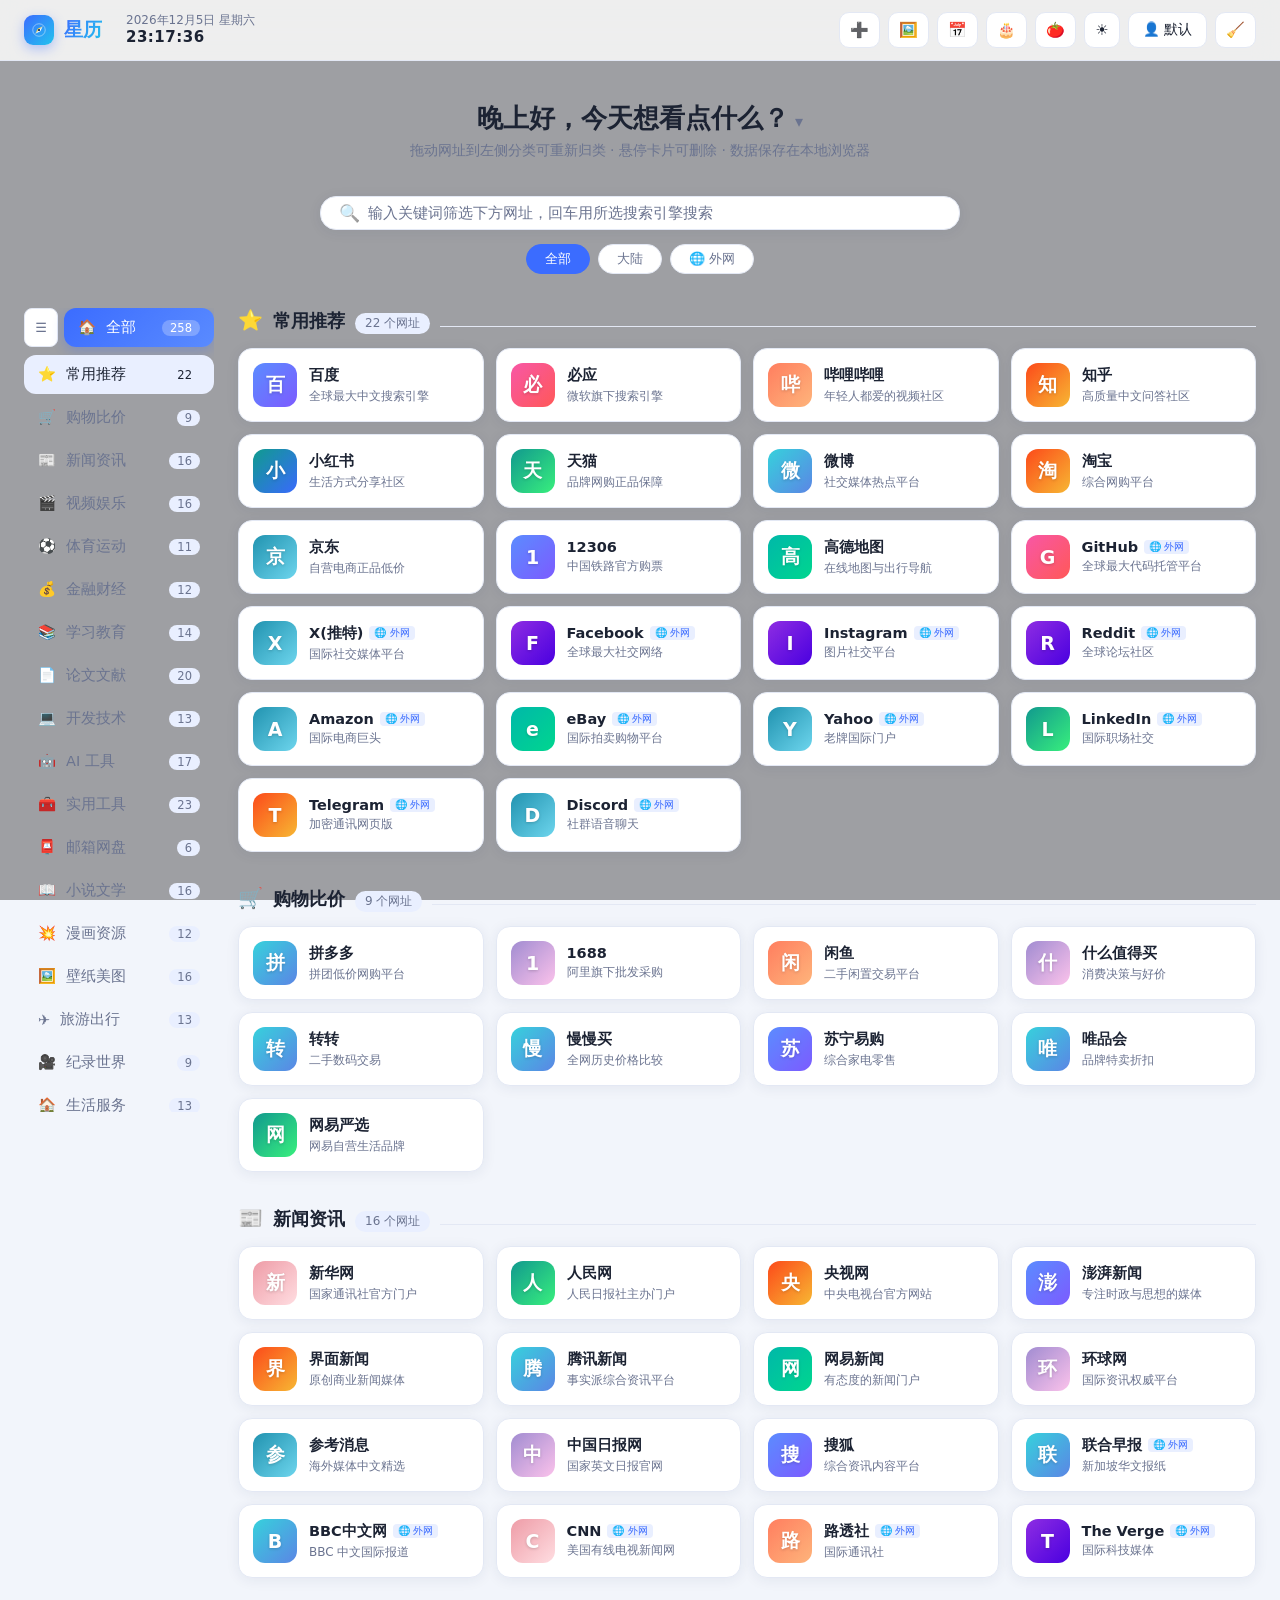
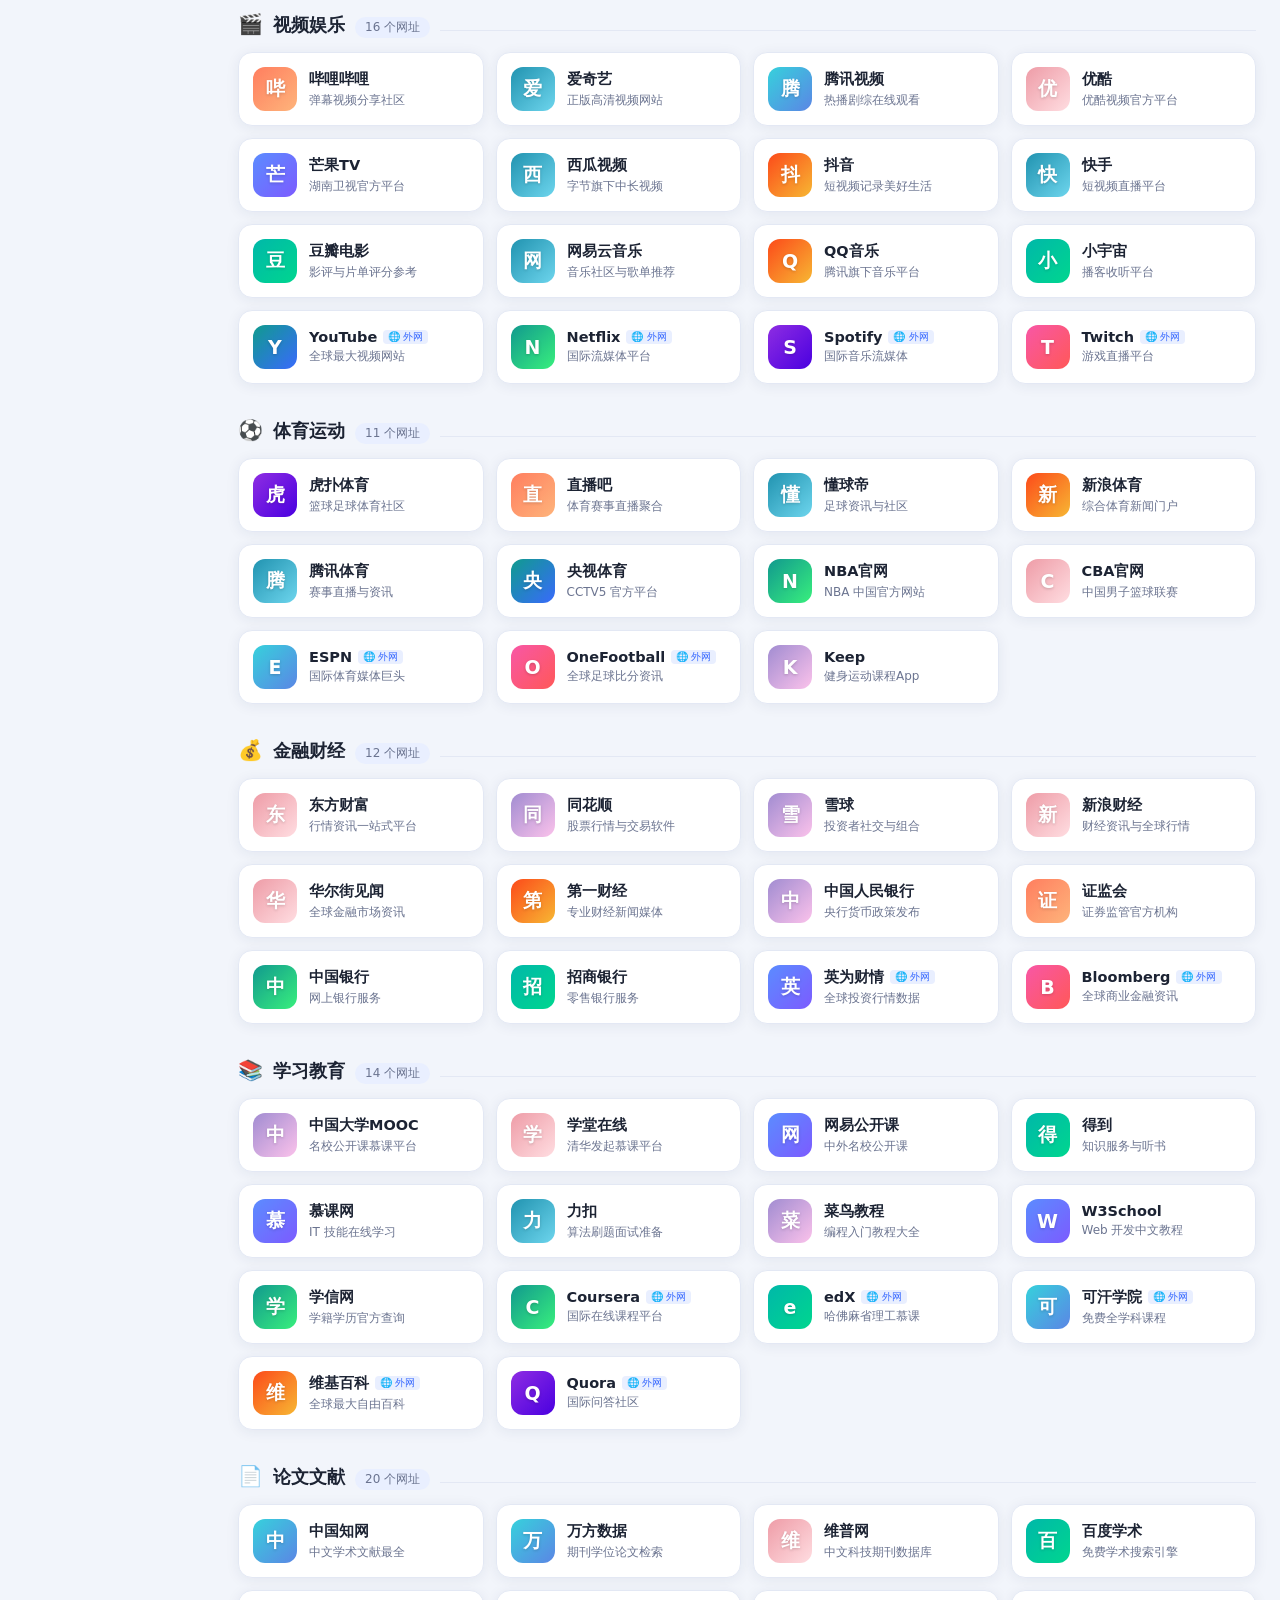
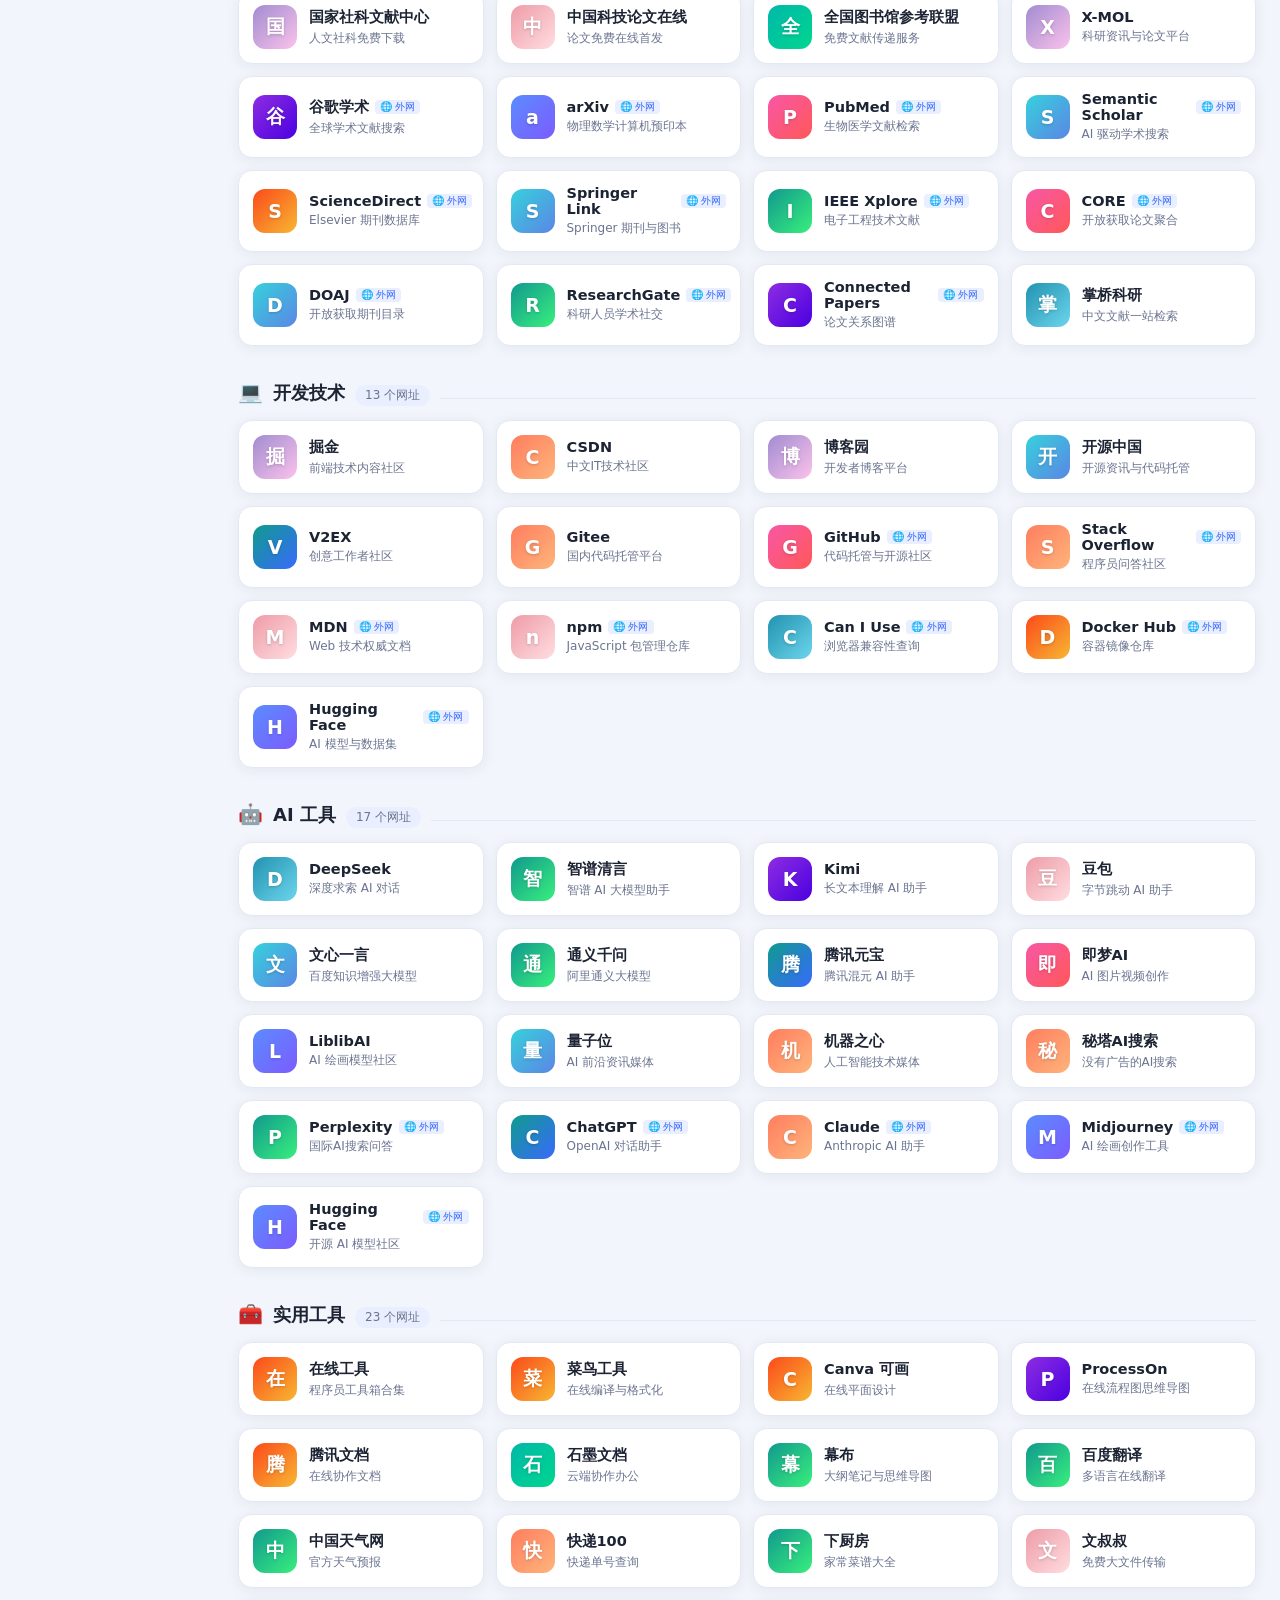
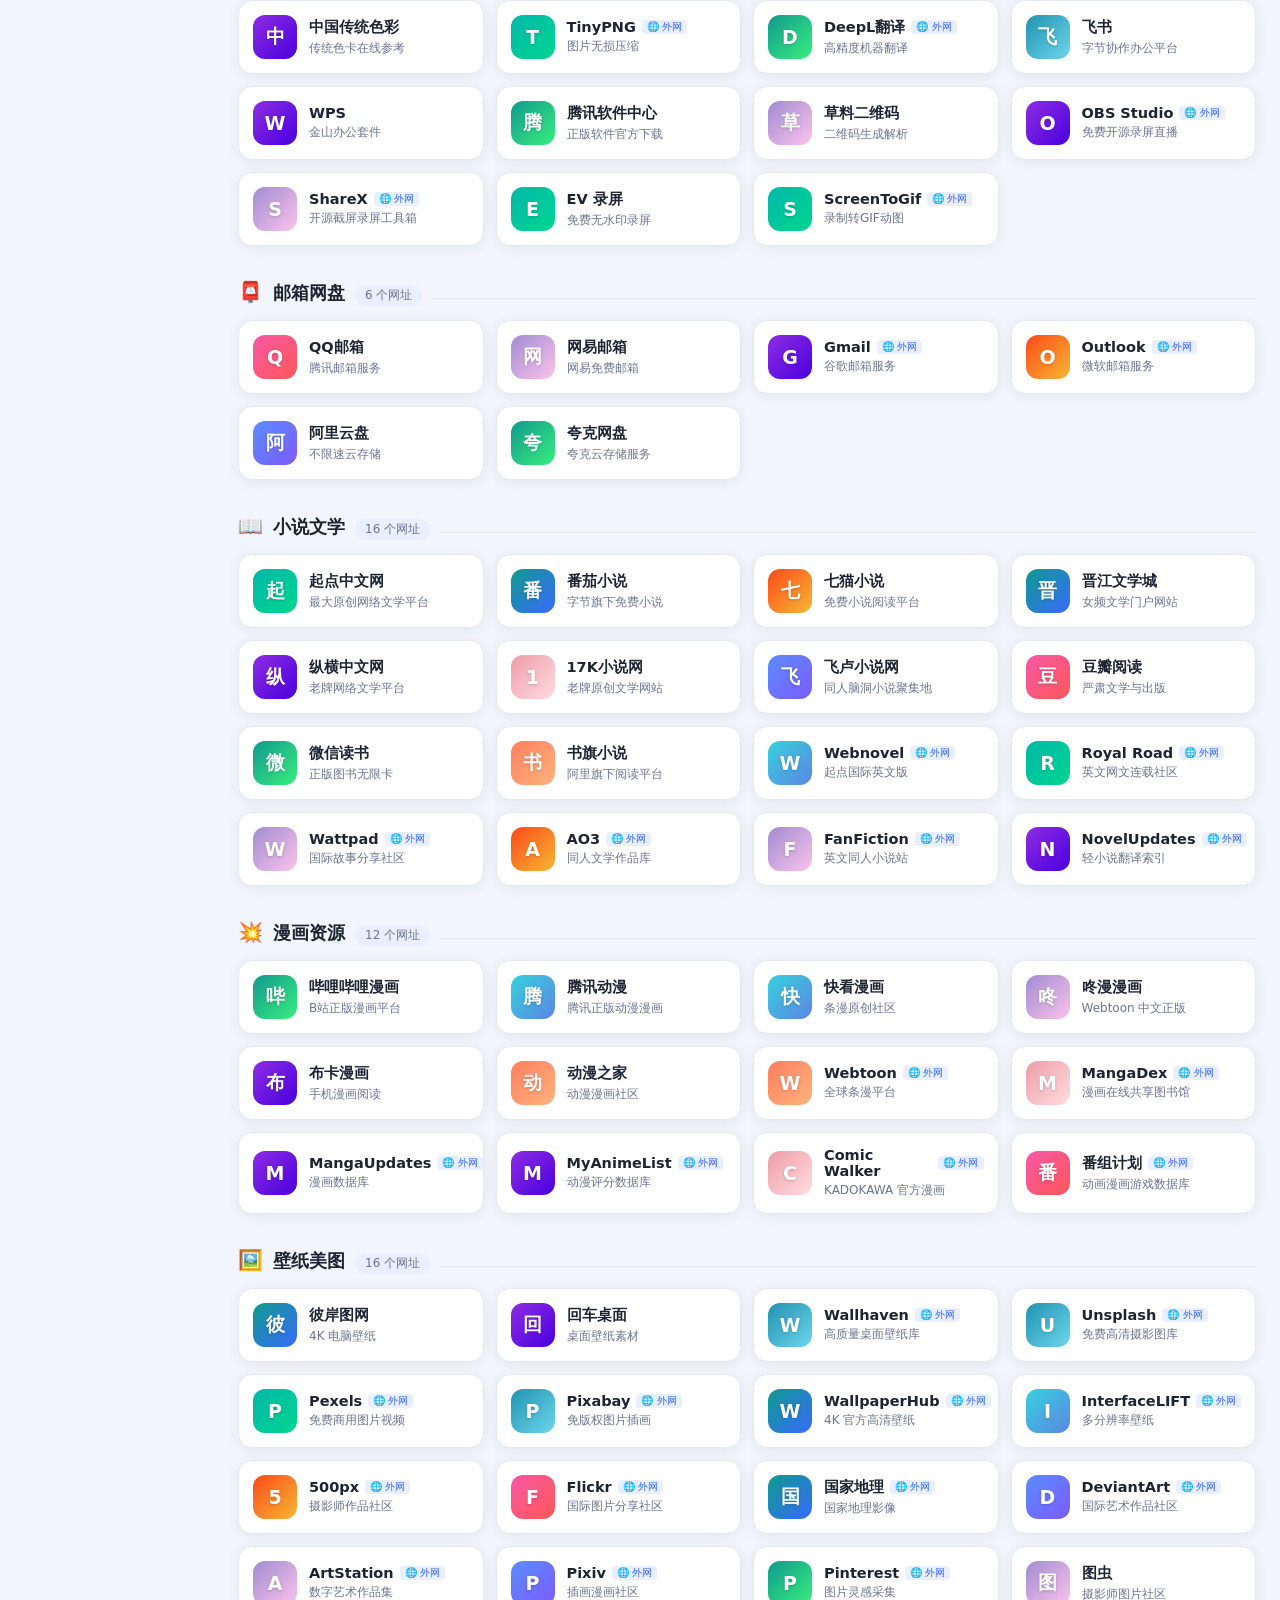
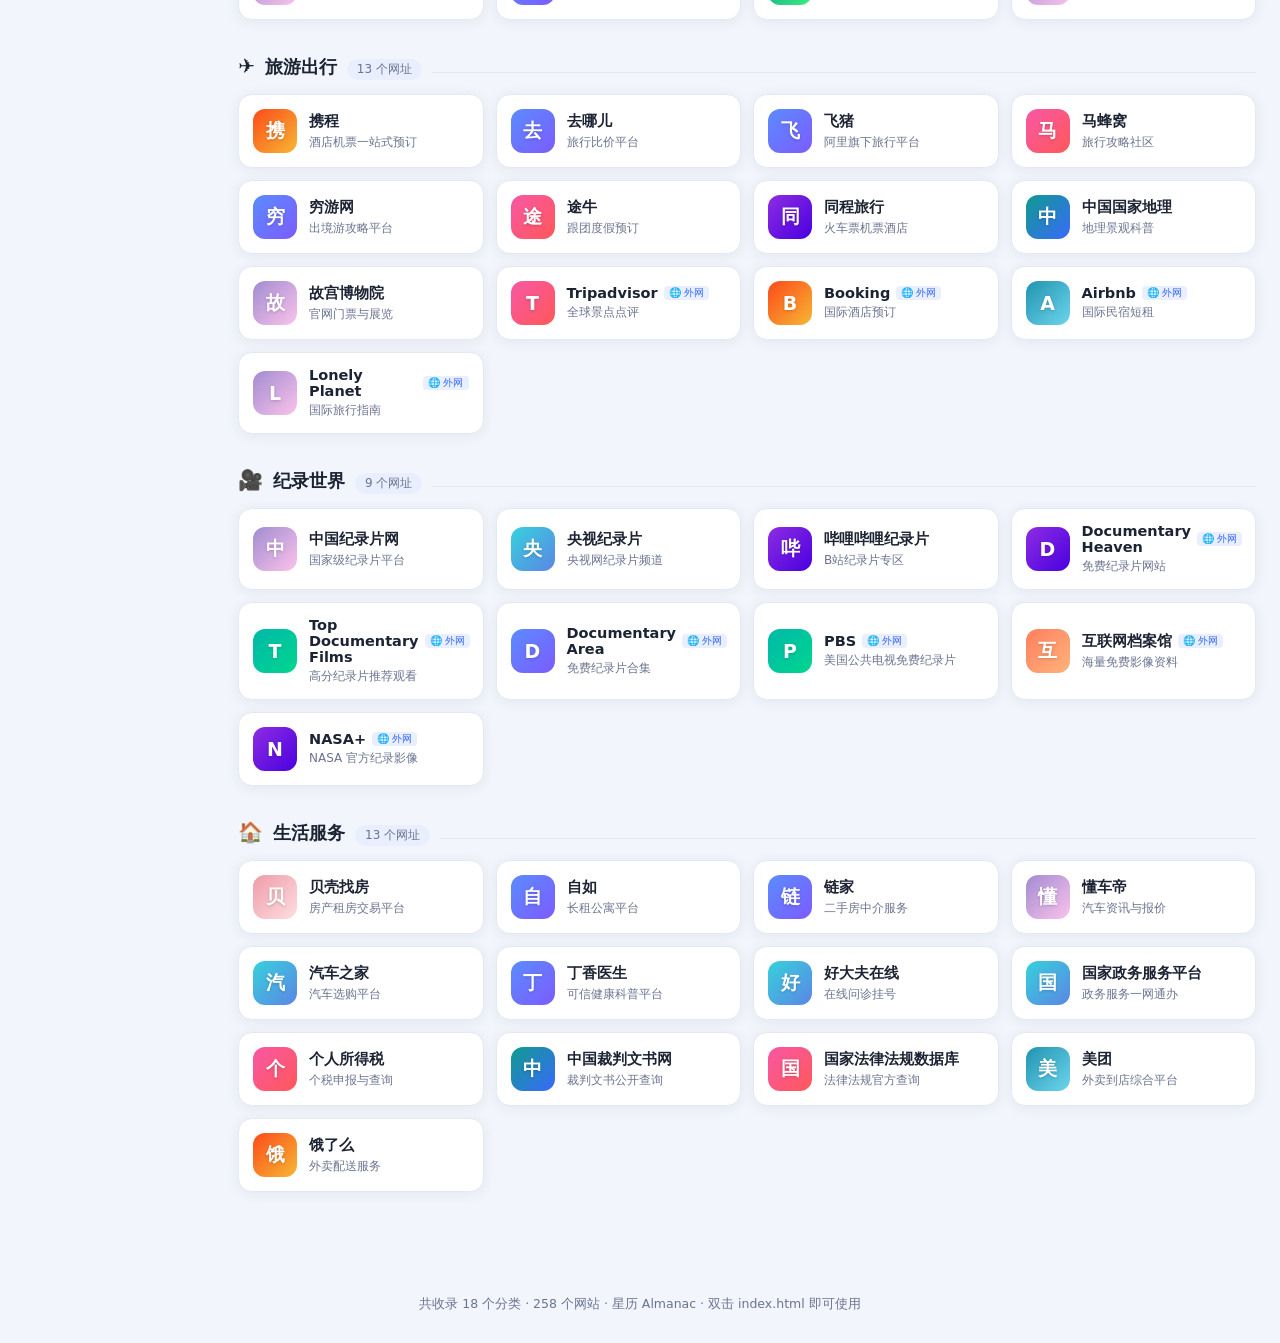
==== index.html @ 1d515e81 "初始提交" ====
<!DOCTYPE html>
<html lang="zh-CN">
<head>
  <meta charset="UTF-8">
  <meta name="viewport" content="width=device-width, initial-scale=1.0">
  <meta name="description" content="星历 Almanac · 个人一站页：分类网址导航、万年历生日、纪念日正计时、番茄钟种树，新闻视频金融学习开发 AI 一站直达">
  <title>星历 · 我的一站</title>
  <link rel="icon" href="data:image/svg+xml,%3Csvg xmlns='http://www.w3.org/2000/svg' viewBox='0 0 64 64'%3E%3Cdefs%3E%3ClinearGradient id='g' x1='0' y1='0' x2='1' y2='1'%3E%3Cstop offset='0' stop-color='%234f7cff'/%3E%3Cstop offset='1' stop-color='%2322c3ee'/%3E%3C/linearGradient%3E%3C/defs%3E%3Crect x='2' y='2' width='60' height='60' rx='15' fill='url(%23g)'/%3E%3Ccircle cx='32' cy='32' r='20' fill='rgba(255,255,255,0.12)'/%3E%3Ccircle cx='32' cy='32' r='20' fill='none' stroke='%23fff' stroke-opacity='0.55' stroke-width='2'/%3E%3Cpath d='M44,20L27.8,27.8L20,44Z' fill='%23ffd54d'/%3E%3Cpath d='M44,20L36.2,36.2L20,44Z' fill='%23fff'/%3E%3Ccircle cx='32' cy='32' r='3.4' fill='%23173060'/%3E%3C/svg%3E">
  <link rel="stylesheet" href="css/style.css?v=73">
</head>
<body>
  <div id="wallpaperLayer" class="wallpaper-layer" aria-hidden="true"></div>

  <!-- ======== 顶栏 ======== -->
  <header class="header">
    <div class="logo">
      <span class="logo-dot" aria-hidden="true"><svg viewBox="0 0 64 64" width="20" height="20"><circle cx="32" cy="32" r="20" fill="none" stroke="#fff" stroke-opacity=".55" stroke-width="2.5"/><path d="M44,20L27.8,27.8L20,44Z" fill="#ffd54d"/><path d="M44,20L36.2,36.2L20,44Z" fill="#fff"/><circle cx="32" cy="32" r="3.6" fill="#173060"/></svg></span>
      <b>星历</b>
    </div>
    <div class="clock">
      <div class="date" id="clockDate">--</div>
      <div class="time" id="clockTime">--:--:--</div>
    </div>
    <div class="header-actions" id="headerActions">
      <button class="btn icon add-site-btn" id="addBtn" title="添加常用网址">➕</button>
      <button class="btn icon" id="wpBtn" title="壁纸设置（动态 / 静态）">🖼️</button>
      <button class="btn icon" id="calendarBtn" title="万年历（农历 · 节气 · 节日）">📅</button>
      <button class="btn icon" id="timerBtn" title="纪念日（正计时 · 在一起第 N 天）">🎂</button>
      <button class="btn icon" id="tomatoBtn" title="番茄钟（专注计时 · 四象限待办 · 种树森林）">🍅</button>
      <button class="btn icon" id="themeBtn" title="切换亮色 / 暗色主题">🌙</button>
      <button class="btn" id="accountBtn" title="本机账号：不同身份各自一份独立数据">👤 默认</button>
      <button class="btn icon" id="cleanBtn" title="清除没有网址的空分组">🧹</button>
    </div>
  </header>

  <!-- ======== 搜索区（点击问候语可隐藏/恢复下方内容） ======== -->
  <section class="hero">
    <h1 id="heroTitle" title="点击隐藏下方内容，再点一下恢复"><span id="greet">你好</span>，今天想看点什么？<span class="zen-arrow" aria-hidden="true">▾</span></h1>
    <div class="hero-body">
      <div class="hero-body-inner">
        <p>拖动网址到左侧分类可重新归类 · 悬停卡片可删除 · 数据保存在本地浏览器</p>
        <div class="search-box">
          <div class="engines" id="engines"></div>
          <div class="search-bar">
            <span class="icon">🔍</span>
            <input id="searchInput" type="text" autocomplete="off"
                   placeholder="输入关键词筛选下方网址，回车用所选搜索引擎搜索">
          </div>
          <div class="region-filter" id="regionFilter">
            <button data-r="all" class="active" type="button">全部</button>
            <button data-r="cn" type="button">大陆</button>
            <button data-r="global" type="button">🌐 外网</button>
          </div>
        </div>
      </div>
    </div>
    <p class="zen-tip">已隐藏全部内容 · 再点一下问候语即可恢复</p>
  </section>

  <!-- ======== 主体：左侧分类 + 右侧卡片 ======== -->
  <div class="layout">
    <aside class="sidebar" id="sidebar"></aside>
    <main id="main"></main>
  </div>

  <button id="backTop" title="回到顶部">↑</button>

  <footer class="footer">
    <span id="footStats"></span> · 星历 Almanac · 双击 index.html 即可使用
  </footer>

  <!-- ======== 添加网址弹窗 ======== -->
  <div class="modal-mask" id="modalMask" hidden>
    <div class="modal">
      <h3>＋ 添加常用网址</h3>
      <label>名称 *
        <input id="fName" type="text" maxlength="30" placeholder="例如：少数派">
      </label>
      <label>网址 *
        <input id="fUrl" type="text" placeholder="https://…（可不带 https://）">
      </label>
      <label>分类
        <select id="fCat"></select>
      </label>
      <label>地区
        <select id="fRegion">
          <option value="">大陆</option>
          <option value="global">🌐 外网</option>
        </select>
      </label>
      <label>简介
        <input id="fDesc" type="text" maxlength="40" placeholder="一句话描述（可选）">
      </label>
      <div class="modal-actions">
        <div class="left">
          <button class="link-btn" id="restoreBtn" type="button">恢复已删除</button>
          <button class="link-btn" id="exportBtn2" type="button">导出备份</button>
          <button class="link-btn" id="importBtn2" type="button">导入备份</button>
        </div>
        <div class="right">
          <button class="btn" id="fCancel">取消</button>
          <button class="btn primary" id="fSave">保存</button>
        </div>
      </div>
    </div>
  </div>
  <!-- ======== 万年历弹窗 ======== -->
  <div class="modal-mask" id="calMask" hidden>
    <div class="modal cal-modal">
      <div class="cal-head">
        <button class="cal-nav" id="calPrev" title="上一月">‹</button>
        <div class="cal-title">
          <b id="calYM">--</b>
          <span id="calGz">--</span>
        </div>
        <button class="cal-nav" id="calNext" title="下一月">›</button>
      </div>
      <div class="cal-week">
        <span class="we">日</span><span>一</span><span>二</span><span>三</span><span>四</span><span>五</span><span class="we">六</span>
      </div>
      <div class="cal-grid" id="calGrid"></div>
      <div class="cal-detail" id="calDetail"></div>

      <!-- ======== 生日与记录 ======== -->
      <div class="rec-toolbar">
        <button class="btn" id="recToggle">🎂 生日与记录</button>
        <button class="btn icon" id="recAddToggle" title="添加生日 / 记录">➕</button>
        <button class="btn icon" id="recImportBtn" title="导入生日管家（Excel / CSV）">📥</button>
        <button class="btn icon" id="recExportBtn" title="导出生日与记录（JSON 备份）">📤</button>
        <button class="btn icon" id="packBtn" title="按天勾选导出/导入：图片附件 · 日记 · 心情">📦</button>
        <input type="file" id="recImportFile" accept=".csv,.txt,.xlsx,.xls" hidden>
      </div>
      <div id="recPanel" hidden>
        <div id="recForm" class="rec-form" hidden>
          <div class="rec-form-row">
            <input id="recName" type="text" maxlength="20" placeholder="名称，如：张三 / 结婚纪念日">
          </div>
          <div class="rec-form-row three">
            <select id="recKind" title="类别">
              <option value="birthday">🎂 生日</option>
              <option value="anniversary">💝 纪念日</option>
              <option value="note">📌 提醒</option>
            </select>
            <select id="recMode" title="日期方式">
              <option value="solar">公历 · 每年</option>
              <option value="lunar">农历 · 每年</option>
              <option value="once">仅某一天</option>
            </select>
          </div>
          <div class="rec-form-row three" id="recSolarWrap">
            <select id="recSM" title="公历月份"></select>
            <select id="recSD" title="公历日期"></select>
          </div>
          <div class="rec-form-row three" id="recLunarWrap" hidden>
            <select id="recLM"></select>
            <select id="recLD"></select>
          </div>
          <div class="rec-form-row" id="recOnceWrap" hidden>
            <input id="recOnceDate" type="date">
          </div>
          <div class="rec-form-row" id="recYearWrap">
            <input id="recYear" type="number" min="1900" max="2100" placeholder="出生年份（选填，用于显示年龄）">
          </div>
          <div class="rec-form-row">
            <input id="recNote" type="text" maxlength="30" placeholder="备注（可选）">
          </div>
          <div class="rec-form-row">
            <button class="btn primary" id="recSave">保存记录</button>
          </div>
        </div>
        <div id="recList" class="rec-list"></div>
      </div>

      <div class="modal-actions">
        <div class="left">
          <button class="link-btn" id="calToday" type="button">回到今天</button>
          <span class="cal-tip">左右方向键翻月 · Esc 关闭</span>
        </div>
        <div class="right">
          <button class="btn" id="calClose">关闭</button>
        </div>
      </div>
    </div>
  </div>

  <!-- ======== 纪念日（正计时）弹窗 ======== -->
  <div class="modal-mask" id="timerMask" hidden>
    <div class="modal timer-modal">
      <h3>🎂 纪念日</h3>
      <p class="timer-tip">记下重要的日子，实时累计「第 N 天」，秒级跳动 · 可按分组筛选 · 右下角可拖拽调大小</p>
      <div class="rec-toolbar">
        <button class="btn" id="timerAddToggle">＋ 添加纪念日</button>
        <button class="btn" id="timerCompactBtn" title="切换 大图 / 小图 卡片模式">🔲 小图模式</button>
        <button class="btn" id="timerOrderBtn" title="切换 升序（早→晚）/ 降序（晚→早）排列">⇅ 时间正序</button>
        <button class="btn" id="timerRemindBtn" title="当天纪念日/节日到点时弹通知提醒（电脑端，页面打开时生效）">🔕 提醒关</button>
        <button class="btn" id="timerExportBtn" title="导出纪念日为 JSON 备份">导出</button>
        <button class="btn" id="timerImportBtn" title="导入 JSON 备份">导入</button>
        <input type="file" id="timerImportFile" accept=".json,application/json" hidden>
      </div>
      <div id="timerForm" class="rec-form" hidden>
        <div class="rec-form-row" id="timerEmojiRow"></div>
        <div class="rec-form-row">
          <input id="timerCat" list="timerCatList" maxlength="10" title="分组（可自定义）" placeholder="分组，如：恋爱">
          <datalist id="timerCatList"></datalist>
          <input id="timerName" type="text" maxlength="20" placeholder="名称，如：在一起 / 第一次旅行">
        </div>
        <div class="rec-form-row">
          <select id="timerCalType" title="历法（生日可按阴历录入，自动换算）">
            <option value="solar">阳历</option>
            <option value="lunar">阴历</option>
          </select>
          <input id="timerDate" type="date" title="开始日期（阳历）">
          <input id="timerTime" type="time" title="开始时刻（可选）">
        </div>
        <div class="rec-form-row" id="timerLunarWrap" hidden>
          <input id="timerLY" type="number" min="1900" max="2100" placeholder="农历年份，如 1998" title="农历年份">
          <select id="timerLM" title="农历月"></select>
          <select id="timerLD" title="农历日"></select>
        </div>
        <div class="rec-form-row">
          <input id="timerNote" type="text" maxlength="30" placeholder="备注（可选）">
        </div>
        <div class="rec-form-row">
          <button class="btn primary" id="timerSave">保存纪念日</button>
        </div>
      </div>
      <div id="timerCats" class="timer-cats"></div>
      <div id="timerList" class="timer-list"></div>
      <div class="modal-actions">
        <div class="left">
          <label class="timer-style">显示方式
            <select id="timerStyle">
              <option value="inclusive">第 N 天（含当天）</option>
              <option value="elapsed">已过 N 天</option>
            </select>
          </label>
        </div>
        <div class="right">
          <button class="btn" id="timerClose">关闭</button>
        </div>
      </div>
    </div>
  </div>

  <!-- ======== 番茄钟（内嵌 tomato/ 子应用）弹窗 ======== -->
  <div class="modal-mask" id="tomatoMask" hidden>
    <div class="modal tomato-modal">
      <div class="tomato-head">
        <b>🍅 番茄钟</b>
        <span class="tomato-tip">专注计时 · 四象限待办 · 专注种树 · 待办集打卡</span>
        <button class="btn" id="tomatoClose">关闭</button>
      </div>
      <iframe id="tomatoFrame" title="番茄钟" src="about:blank"></iframe>
    </div>
  </div>

  <input type="file" id="importFile" accept=".json,application/json" hidden>

  <!-- ======== 本机账号弹窗 ======== -->
  <div class="modal-mask" id="accountMask" hidden>
    <div class="modal" style="max-width:380px">
      <h3>👤 本机账号</h3>
      <p class="account-tip">当前身份：<b id="accCur">默认</b> · 不同身份各自拥有一份独立数据（纪念日、生日、心情、图片、网址自定义）；主题与壁纸为本机共用。</p>
      <p class="account-tip" id="accList"></p>
      <div id="accManage" class="account-manage"></div>
      <label>用户名
        <input id="accUser" maxlength="20" placeholder="已有账号，或输入新用户名创建">
      </label>
      <label>密码
        <input id="accPass" type="password" placeholder="新账号请设置密码；已有账号输入原密码">
      </label>
      <p class="account-tip">留空用户名点「进入」= 返回默认身份 · 密码仅用于本机数据分区（非加密）</p>
      <div class="modal-actions">
        <div class="left"><button class="link-btn" id="accLogout" hidden>退出到默认身份</button></div>
        <div class="right"><button class="btn" id="accCancel">取消</button><button class="btn primary" id="accLogin">进 入</button></div>
      </div>
    </div>
  </div>

  <!-- ======== 壁纸设置弹窗 ======== -->
  <div class="modal-mask" id="wpMask" hidden>
    <div class="modal wp-modal">
      <h3>🖼️ 壁纸设置</h3>
      <div class="rec-form">
        <div class="rec-form-row">
          <select id="wpSource" title="壁纸来源">
            <option value="none">无（默认背景）</option>
            <option value="grad">动态渐变壁纸</option>
            <option value="imgfile">图片文件（本机）</option>
            <option value="vidfile">视频文件（本机）</option>
            <option value="imgurl">图片 URL</option>
            <option value="vidurl">视频 URL</option>
          </select>
        </div>
        <div class="rec-form-row" id="wpFileRow" hidden>
          <button class="btn" id="wpPickImg" type="button">选择图片</button>
          <button class="btn" id="wpPickVid" type="button">选择视频</button>
          <span class="wp-filename" id="wpFileName"></span>
          <input type="file" id="wpImgFile" accept="image/*" hidden>
          <input type="file" id="wpVidFile" accept="video/mp4,video/webm" hidden>
        </div>
        <div class="rec-form-row" id="wpURLRow" hidden>
          <input id="wpURL" type="text" placeholder="https://…（图片或视频地址）">
        </div>
        <div class="rec-form-row wp-grad-row" id="wpGradRow" hidden>
          <span class="wp-dim-label">渐变色</span>
          <button type="button" class="wp-swatch" data-g="1" title="星夜蓝（默认）"></button>
          <button type="button" class="wp-swatch g2" data-g="2" title="青碧"></button>
          <button type="button" class="wp-swatch g3" data-g="3" title="紫霞"></button>
          <button type="button" class="wp-swatch g4" data-g="4" title="落日橙霞"></button>
          <button type="button" class="wp-swatch g5" data-g="5" title="樱花粉"></button>
          <button type="button" class="wp-swatch g6" data-g="6" title="青森"></button>
          <button type="button" class="wp-swatch g7" data-g="7" title="深紫"></button>
          <button type="button" class="wp-swatch g8" data-g="8" title="暖阳"></button>
          <button type="button" class="wp-swatch g9" data-g="9" title="碧海"></button>
          <button type="button" class="wp-swatch g10" data-g="10" title="玫瑰"></button>
          <button type="button" class="wp-swatch g11" data-g="11" title="极光"></button>
          <button type="button" class="wp-swatch g12" data-g="12" title="薰衣草"></button>
          <span class="wp-cs" title="自定义三个渐变色（改动即切换为自定义）">
            <input type="color" id="wpC1" title="颜色一">
            <input type="color" id="wpC2" title="颜色二">
            <input type="color" id="wpC3" title="颜色三">
          </span>
        </div>
        <div class="rec-form-row wp-dim-row">
          <span class="wp-dim-label">遮罩浓度</span>
          <input id="wpDim" type="range" min="0" max="80" value="35">
          <span class="wp-dim-val" id="wpDimVal">35%</span>
        </div>
        <div class="rec-form-row">
          <button class="btn primary" id="wpApply" type="button">应用壁纸</button>
          <button class="btn" id="wpClear" type="button">清除壁纸</button>
          <span class="wp-apply-ok" id="wpApplyOk"></span>
        </div>
      </div>
      <div class="modal-actions">
        <div class="right">
          <button class="btn" id="wpClose">关闭</button>
        </div>
      </div>
    </div>
  </div>

  <script src="js/account.js?v=73"></script>
  <script src="js/data-sync.js?v=73"></script>
  <script src="js/data-itab.js?v=73"></script>
  <script src="js/data-bookmarks.js?v=73"></script>
  <script src="js/data.js?v=73"></script>
  <script src="js/app.js?v=73"></script>
  <script src="js/solarlunar.js?v=73"></script>
  <script src="js/records.js?v=73"></script>
  <script src="js/records-ui.js?v=73"></script>
  <script src="js/timers.js?v=73"></script>
  <script src="js/tomato.js?v=73"></script>
  <script src="js/version-check.js?v=73"></script>
  <script src="js/wallpaper.js?v=73"></script>
  <script src="js/header-order.js?v=73"></script>
  <script src="js/diary.js?v=73"></script>
  <script src="js/calendar.js?v=73"></script>
</body>
</html>
---- css/style.css ----
/* ============================================================
 * 星历 Almanac · 样式
 * ============================================================ */
:root {
  --bg: #f2f5fb;
  --card: #ffffff;
  --text: #1c2333;
  --muted: #6b7490;
  --border: #e3e8f4;
  --accent: #3b6cff;
  --accent-2: #22c3ee;
  --chip: #e9efff;
  --chip-active: #3b6cff;
  --danger: #e5484d;
  --shadow: 0 2px 14px rgba(30, 45, 90, .07);
  --shadow-hover: 0 10px 26px rgba(30, 45, 90, .13);
}
[data-theme="dark"] {
  --bg: #0d1220;
  --card: #171e33;
  --text: #e8edf8;
  --muted: #8b95b5;
  --border: #243050;
  --chip: #1c2646;
  --chip-active: #4d7dff;
  --shadow: 0 2px 14px rgba(0, 0, 0, .35);
  --shadow-hover: 0 10px 26px rgba(0, 0, 0, .5);
}

* { margin: 0; padding: 0; box-sizing: border-box; }
html { scroll-behavior: smooth; }
body {
  font-family: "PingFang SC", "Microsoft YaHei", "Segoe UI", system-ui, sans-serif;
  background: var(--bg);
  color: var(--text);
  min-height: 100vh;
  transition: background .25s, color .25s;
}
a { text-decoration: none; color: inherit; }
button { font-family: inherit; cursor: pointer; }
input, select { font-family: inherit; }

/* ---------- 顶栏 ---------- */
.header {
  position: sticky; top: 0; z-index: 50;
  display: flex; align-items: center; gap: 16px;
  padding: 12px 24px;
  background: color-mix(in srgb, var(--card) 82%, transparent);
  backdrop-filter: blur(12px);
  -webkit-backdrop-filter: blur(12px);
  border-bottom: 1px solid var(--border);
}
.logo { display: flex; align-items: center; gap: 10px; font-size: 19px; font-weight: 800; white-space: nowrap; }
.logo-dot {
  width: 30px; height: 30px; border-radius: 9px; flex: none;
  background: linear-gradient(135deg, var(--accent), var(--accent-2));
  display: grid; place-items: center; font-size: 16px;
  box-shadow: 0 4px 12px rgba(59, 108, 255, .35);
}
.logo b { background: linear-gradient(120deg, var(--accent), var(--accent-2)); -webkit-background-clip: text; background-clip: text; -webkit-text-fill-color: transparent; }
.clock { margin-left: 8px; line-height: 1.25; white-space: nowrap; }
.clock .date { font-size: 12px; color: var(--muted); }
.clock .time { font-size: 15px; font-weight: 700; font-variant-numeric: tabular-nums; letter-spacing: .5px; }
.header-actions { margin-left: auto; display: flex; align-items: center; gap: 8px; }

.btn {
  border: 1px solid var(--border); background: var(--card); color: var(--text);
  border-radius: 10px; padding: 8px 14px; font-size: 13.5px;
  display: inline-flex; align-items: center; gap: 6px;
  transition: .18s;
}
.btn:hover { border-color: var(--accent); color: var(--accent); transform: translateY(-1px); }
.btn.primary { background: linear-gradient(135deg, var(--accent), #5a8bff); border-color: transparent; color: #fff; box-shadow: 0 4px 14px rgba(59, 108, 255, .3); }
.btn.primary:hover { color: #fff; filter: brightness(1.07); }
.btn.icon { padding: 8px 10px; font-size: 15px; }
.btn.has-remind { position: relative; }
.btn.has-remind::after {
  content: ""; position: absolute; top: -3px; right: -3px;
  width: 9px; height: 9px; border-radius: 50%;
  background: var(--danger); box-shadow: 0 0 0 2px var(--bg);
}

/* ---------- 搜索区 ---------- */
.hero { text-align: center; padding: 40px 16px 26px; }
.hero h1 { font-size: 26px; margin-bottom: 6px; }
.hero p { color: var(--muted); font-size: 14px; margin-bottom: 22px; }
.search-box { max-width: 640px; margin: 0 auto; }
.engines { display: flex; justify-content: center; flex-wrap: wrap; gap: 8px; margin-bottom: 14px; }
.engine {
  border: 1px solid var(--border); background: var(--card); color: var(--muted);
  padding: 5px 14px; border-radius: 999px; font-size: 13px; transition: .18s;
}
.engine:hover { color: var(--accent); border-color: var(--accent); }
.engine.active { background: var(--chip-active); border-color: var(--chip-active); color: #fff; }
.search-bar {
  display: flex; align-items: center; gap: 8px;
  background: var(--card); border: 1.5px solid var(--border);
  border-radius: 16px; padding: 6px 8px 6px 18px;
  box-shadow: var(--shadow); transition: border-color .2s, box-shadow .2s;
}
.search-bar:focus-within { border-color: var(--accent); box-shadow: 0 0 0 4px rgba(59, 108, 255, .12); }
.search-bar .icon { font-size: 17px; opacity: .6; }
.search-bar input {
  flex: 1; border: none; outline: none; background: transparent;
  font-size: 15px; color: var(--text); min-width: 0;
}
.search-bar input::placeholder { color: var(--muted); }

/* ---------- 主体布局 ---------- */
.layout {
  max-width: 1280px; margin: 0 auto; padding: 8px 24px 60px;
  display: grid; grid-template-columns: 190px 1fr; gap: 24px; align-items: start;
}
.sidebar { position: sticky; top: 84px; display: flex; flex-direction: column; gap: 4px; }
.side-item {
  display: flex; align-items: center; gap: 10px;
  padding: 10px 14px; border-radius: 12px; font-size: 14.5px;
  color: var(--muted); border: none; background: transparent; text-align: left; transition: .16s;
  width: 100%;
}
.side-item .cnt { margin-left: auto; font-size: 11.5px; background: var(--chip); border-radius: 999px; padding: 1px 8px; }
.side-item:hover { background: var(--card); color: var(--text); }
.side-item.active { background: linear-gradient(135deg, var(--accent), #5a8bff); color: #fff; box-shadow: 0 4px 12px rgba(59, 108, 255, .3); }
.side-item.active .cnt { background: rgba(255, 255, 255, .25); color: #fff; }

/* ---------- 分类区块 ---------- */
.section { margin-bottom: 34px; scroll-margin-top: 90px; }
.section-head { display: flex; align-items: baseline; gap: 10px; margin-bottom: 14px; }
.section-head .emoji { font-size: 20px; }
.section-head h2 { font-size: 18px; }
.section-head .badge { font-size: 12px; color: var(--muted); background: var(--chip); padding: 2px 10px; border-radius: 999px; }
.section-head .line { flex: 1; height: 1px; background: var(--border); }

.grid { display: grid; grid-template-columns: repeat(auto-fill, minmax(215px, 1fr)); gap: 12px; }

/* ---------- 网址卡片 ---------- */
.card {
  position: relative; display: flex; align-items: center; gap: 12px;
  background: var(--card); border: 1px solid var(--border);
  border-radius: 14px; padding: 14px;
  box-shadow: var(--shadow); transition: .18s;
}
.card:hover { transform: translateY(-3px); border-color: var(--accent); box-shadow: var(--shadow-hover); }
.avatar {
  width: 44px; height: 44px; border-radius: 12px; flex: none;
  display: grid; place-items: center;
  color: #fff; font-size: 19px; font-weight: 700;
  text-shadow: 0 1px 3px rgba(0, 0, 0, .18);
}
.card .info { min-width: 0; }
.card .name { font-size: 14.5px; font-weight: 600; display: flex; align-items: center; gap: 6px; }
.card .name .tag { font-size: 10px; color: var(--accent); background: var(--chip); border-radius: 4px; padding: 0 5px; font-weight: 500; flex: none; }
.card .desc { font-size: 12px; color: var(--muted); margin-top: 3px; overflow: hidden; text-overflow: ellipsis; white-space: nowrap; }
.card .del {
  position: absolute; top: 6px; right: 6px;
  width: 22px; height: 22px; border-radius: 7px; border: none;
  background: transparent; color: var(--muted); font-size: 13px; line-height: 1;
  display: none; place-items: center;
}
.card .del:hover { background: var(--danger); color: #fff; }
.card:hover .del { display: grid; }

/* ---------- 结果提示 ---------- */
.result-bar {
  display: flex; align-items: center; gap: 12px; flex-wrap: wrap;
  background: var(--card); border: 1px dashed var(--border);
  border-radius: 12px; padding: 12px 16px; margin-bottom: 24px;
  font-size: 13.5px; color: var(--muted);
}
.result-bar b { color: var(--accent); }
.empty { text-align: center; color: var(--muted); padding: 60px 0; font-size: 14.5px; }
.empty .big { font-size: 44px; display: block; margin-bottom: 12px; }

/* ---------- 弹窗 ---------- */
.modal-mask {
  position: fixed; inset: 0; z-index: 100;
  background: rgba(10, 15, 30, .45); backdrop-filter: blur(3px);
  display: grid; place-items: center; padding: 16px;
}
.modal-mask[hidden] { display: none; }
.modal {
  width: 100%; max-width: 420px;
  background: var(--card); border: 1px solid var(--border);
  border-radius: 18px; padding: 24px;
  box-shadow: 0 24px 60px rgba(0, 0, 0, .25);
  animation: pop .22s ease;
}
@keyframes pop { from { transform: scale(.94); opacity: 0; } to { transform: scale(1); opacity: 1; } }
.modal h3 { font-size: 17px; margin-bottom: 18px; }
.modal label { display: block; font-size: 13px; color: var(--muted); margin-bottom: 14px; }
.modal input, .modal select {
  display: block; width: 100%; margin-top: 6px;
  border: 1.5px solid var(--border); background: var(--bg); color: var(--text);
  border-radius: 10px; padding: 9px 12px; font-size: 14px; outline: none; transition: .16s;
}
.modal input:focus, .modal select:focus { border-color: var(--accent); }
.modal-actions { display: flex; justify-content: space-between; align-items: center; margin-top: 8px; }
.modal-actions .left { display: flex; gap: 4px; }
.modal-actions .right { display: flex; gap: 8px; }
.account-tip { font-size: 12px; color: var(--muted); margin: 8px 0; line-height: 1.6; }
.account-manage { display: flex; flex-direction: column; gap: 8px; margin: 8px 0; }
.acc-folder {
  border: 1px solid var(--border); background: var(--bg);
  border-radius: 10px; padding: 8px 10px;
}
.acc-folder-head { display: flex; align-items: center; gap: 6px; font-size: 12.5px; }
.acc-folder-head b { font-weight: 600; }
.acc-cur-mark {
  font-size: 10px; color: #fff; background: var(--accent);
  border-radius: 999px; padding: 0 7px; line-height: 1.5;
}
.acc-ops { margin-left: auto; display: flex; gap: 4px; }
.acc-ops button {
  border: 1px solid var(--border); background: var(--card); color: var(--muted);
  border-radius: 6px; padding: 1px 7px; font-size: 10.5px; transition: .15s;
}
.acc-ops button:hover { color: var(--accent); border-color: var(--accent); }
.acc-ops .acc-rm:hover { color: var(--danger); border-color: var(--danger); }
.acc-folder-stat { font-size: 11px; color: var(--muted); margin-top: 4px; line-height: 1.6; }
.acc-item { display: flex; align-items: center; gap: 6px; font-size: 12.5px; padding: 3px 0; }
.acc-item .acc-del, .acc-item .acc-rm {
  border: 1px solid var(--border); background: var(--card); color: var(--muted);
  border-radius: 6px; padding: 1px 7px; font-size: 10.5px; transition: .15s;
}
.acc-item .acc-del:hover { color: var(--accent); border-color: var(--accent); }
.acc-item .acc-rm:hover { color: var(--danger); border-color: var(--danger); }
.link-btn { border: none; background: none; color: var(--muted); font-size: 12.5px; padding: 6px; }
.link-btn:hover { color: var(--accent); }

/* ---------- 回到顶部 / 页脚 ---------- */
#backTop {
  position: fixed; right: 22px; bottom: 26px; z-index: 60;
  width: 42px; height: 42px; border-radius: 12px; border: 1px solid var(--border);
  background: var(--card); color: var(--accent); font-size: 17px;
  box-shadow: var(--shadow); opacity: 0; pointer-events: none; transition: .2s;
}
#backTop.show { opacity: 1; pointer-events: auto; }
#backTop:hover { transform: translateY(-3px); border-color: var(--accent); }
.footer { text-align: center; color: var(--muted); font-size: 12.5px; padding: 10px 16px 30px; }

/* ---------- 响应式 ---------- */
@media (max-width: 900px) {
  .layout { grid-template-columns: 1fr; padding: 4px 14px 50px; }
  .sidebar {
    position: static; flex-direction: row; overflow-x: auto; gap: 8px;
    padding: 4px 2px 10px; scrollbar-width: none;
  }
  .sidebar::-webkit-scrollbar { display: none; }
  .side-item { width: auto; flex: none; padding: 8px 14px; background: var(--card); border: 1px solid var(--border); }
  .side-item .cnt { margin-left: 4px; }
  .clock .date { display: none; }
  .hero { padding: 28px 14px 20px; }
  .hero h1 { font-size: 21px; }
}

/* ---------- 万年历 ---------- */
.cal-modal { max-width: 430px; }
.cal-head { display: flex; align-items: center; justify-content: space-between; margin-bottom: 10px; }
.cal-title { text-align: center; }
.cal-title b { font-size: 17px; display: block; }
.cal-title span { font-size: 12px; color: var(--muted); }
.cal-nav {
  width: 34px; height: 34px; border-radius: 10px;
  border: 1px solid var(--border); background: var(--card); color: var(--text);
  font-size: 18px; line-height: 1; transition: .15s;
}
.cal-nav:hover { border-color: var(--accent); color: var(--accent); }
.cal-week, .cal-grid { display: grid; grid-template-columns: repeat(7, 1fr); gap: 3px; }
.cal-week span { text-align: center; font-size: 12px; color: var(--muted); padding: 5px 0 7px; }
.cal-week span.we { color: #ef7d68; }
.cal-grid { grid-auto-rows: 1fr; }
.cal-grid > span { display: block; }
.cal-cell {
  border: none; background: transparent; color: var(--text);
  border-radius: 10px; padding: 5px 2px 4px; min-height: 50px;
  display: flex; flex-direction: column; align-items: center; gap: 1px;
  transition: background .12s;
}
.cal-cell:hover { background: var(--chip); }
.cal-cell .solar { font-size: 15.5px; font-weight: 700; line-height: 1.15; }
.cal-cell.we .solar { color: #ef7d68; }
.cal-cell .lunar {
  font-size: 10.5px; color: var(--muted); line-height: 1.25; max-width: 100%;
  overflow: hidden; text-overflow: ellipsis; white-space: nowrap;
}
.cal-cell .lunar.fest { color: #e89a3c; font-weight: 600; }
.cal-cell .lunar.term { color: #3aa675; font-weight: 600; }
.cal-cell.today { box-shadow: inset 0 0 0 1.5px var(--accent); }
.cal-cell.selected { background: linear-gradient(135deg, var(--accent), #5a8bff); }
.cal-cell.selected .solar { color: #fff; }
.cal-cell.selected .lunar,
.cal-cell.selected .lunar.fest,
.cal-cell.selected .lunar.term { color: rgba(255, 255, 255, .9); }
.cal-detail {
  margin-top: 12px; background: var(--bg); border: 1px solid var(--border);
  border-radius: 12px; padding: 10px 14px; font-size: 13px; line-height: 1.95; min-height: 84px;
}
.cal-detail b { color: var(--accent); }
.cal-detail .fest-line { color: #e89a3c; font-weight: 600; }
.cal-detail .term-line { color: #3aa675; font-weight: 600; }
.cal-tip { font-size: 11.5px; color: var(--muted); }
@media (max-width: 480px) {
  .cal-cell { min-height: 42px; padding: 3px 1px 3px; }
  .cal-cell .solar { font-size: 13.5px; }
  .cal-cell .lunar { font-size: 9.5px; }
}

/* ---------- 生日与记录 ---------- */
.cal-modal { max-height: 92vh; overflow-y: auto; }
.rec-toolbar { display: flex; flex-wrap: wrap; gap: 6px; margin-top: 12px; }
.rec-toolbar .btn { padding: 6px 10px; font-size: 12.5px; border-radius: 9px; }
#recPanel { margin-top: 10px; }
.rec-form {
  background: var(--bg); border: 1px solid var(--border); border-radius: 12px;
  padding: 12px; margin-bottom: 10px;
}
.rec-form-row { display: flex; gap: 8px; margin-bottom: 8px; }
.rec-form-row.three select { flex: 1; min-width: 0; }
.rec-form input, .rec-form select {
  flex: 1; min-width: 0;
  border: 1.5px solid var(--border); background: var(--card); color: var(--text);
  border-radius: 9px; padding: 8px 10px; font-size: 13px; outline: none; transition: .15s;
}
.rec-form input:focus, .rec-form select:focus { border-color: var(--accent); }
.rec-form .btn.primary { width: 100%; justify-content: center; }
.rec-list { max-height: 240px; overflow-y: auto; display: flex; flex-direction: column; gap: 6px; }
.rec-item {
  display: flex; align-items: center; gap: 10px;
  background: var(--card); border: 1px solid var(--border);
  border-radius: 11px; padding: 9px 12px;
}
.rec-ico { font-size: 17px; flex: none; }
.rec-main { min-width: 0; flex: 1; }
.rec-name { font-size: 13.5px; font-weight: 600; display: flex; align-items: center; gap: 6px; }
.rec-sub { font-size: 11.5px; color: var(--muted); margin-top: 2px; overflow: hidden; text-overflow: ellipsis; white-space: nowrap; }
.rec-badge {
  font-size: 10px; font-weight: 500; color: var(--muted);
  background: var(--chip); border-radius: 999px; padding: 1px 7px; flex: none;
}
.rec-badge.today { background: var(--danger); color: #fff; }
.rec-badge.soon { background: #e89a3c; color: #fff; }
.rec-del {
  border: none; background: transparent; color: var(--muted);
  width: 24px; height: 24px; border-radius: 7px; flex: none; font-size: 12px;
}
.rec-del:hover { background: var(--danger); color: #fff; }
.rec-empty {
  text-align: center; color: var(--muted); font-size: 12.5px; line-height: 2;
  background: var(--card); border: 1px dashed var(--border); border-radius: 11px; padding: 18px 10px;
}
/* 日历格子上的记录圆点 */
.cal-cell { position: relative; }
.cal-cell .rec-dot {
  position: absolute; bottom: 3px; left: 50%; transform: translateX(-50%);
  width: 5px; height: 5px; border-radius: 50%;
}
.cal-cell.selected .rec-dot { background: #fff !important; }
.cal-rec-line { color: var(--text); }
.cal-timer-line { color: #8b5cf6; }
/* 格内多色标记（生日按类型色，纪念日紫罗兰） */
.cal-cell .rec-dots {
  position: absolute; bottom: 3px; left: 50%; transform: translateX(-50%);
  display: flex; gap: 2px; align-items: center;
}
.cal-cell .rec-dots i { width: 4px; height: 4px; border-radius: 50%; display: block; }
.cal-cell.selected .rec-dots i { background: #fff !important; }
/* 当日心情：格子右上角小表情 + 详情区右下角单选 */
.cal-mood-ico {
  position: absolute; top: 1px; right: 3px;
  font-size: 10px; line-height: 1;
}
.cal-mood-row {
  display: flex; align-items: center; justify-content: flex-end; gap: 5px;
  margin-top: 8px;
}
.cal-mood-label { font-size: 11.5px; color: var(--muted); margin-right: 2px; }
.cal-mood-btn {
  border: 1.5px solid var(--border); background: var(--card);
  width: 28px; height: 28px; border-radius: 8px;
  font-size: 14px; line-height: 1; transition: .15s;
}
.cal-mood-btn:hover { border-color: var(--accent); }
.cal-mood-btn.active {
  border-color: var(--accent); background: var(--chip);
  box-shadow: 0 0 0 2px rgba(59, 108, 255, .15);
}
/* 当日附件图片（详情右上角） */
.cal-detail-flex { display: flex; gap: 10px; align-items: flex-start; }
.cal-detail-text { flex: 1; min-width: 0; }
.cal-attach { flex: none; width: 62px; display: flex; flex-direction: column; align-items: center; gap: 4px; }
.cal-attach-hint { color: var(--muted); font-size: 14px; }
.cal-attach-add {
  border: 1.5px dashed var(--border); background: var(--bg); color: var(--muted);
  width: 58px; height: 46px; border-radius: 9px; font-size: 15px; line-height: 1.15;
  transition: .15s;
}
.cal-attach-add i { display: block; font-style: normal; font-size: 10.5px; }
.cal-attach-add:hover { border-color: var(--accent); color: var(--accent); }
.cal-attach-thumb {
  position: relative; border: 1.5px solid var(--border); background: var(--bg);
  width: 58px; height: 46px; border-radius: 9px; overflow: hidden; padding: 0;
  transition: .15s;
}
.cal-attach-thumb img { width: 100%; height: 100%; object-fit: cover; display: block; }
.cal-attach-thumb:hover { border-color: var(--accent); }
.cal-attach-cnt {
  position: absolute; right: 2px; bottom: 2px;
  background: rgba(0, 0, 0, .55); color: #fff; font-size: 9px; font-style: normal;
  border-radius: 6px; padding: 0 4px; line-height: 1.4;
}
.cal-attach-del {
  position: absolute; top: 2px; right: 2px; font-style: normal;
  background: rgba(0, 0, 0, .55); color: #fff;
  width: 15px; height: 15px; border-radius: 50%;
  font-size: 9px; line-height: 15px; text-align: center;
  opacity: 0; transition: .15s;
}
.cal-attach-thumb:hover .cal-attach-del { opacity: 1; }
.cal-attach-del:hover { background: var(--danger); }
/* 附件灯箱 */
#calLightbox {
  position: fixed; inset: 0; z-index: 300;
  background: rgba(5, 8, 18, .88);
  display: grid; place-items: center;
}
#calLightbox[hidden] { display: none; }
#calLightbox img {
  max-width: 86vw; max-height: 84vh;
  border-radius: 8px; box-shadow: 0 20px 60px rgba(0, 0, 0, .5);
}
#calLightbox button {
  position: absolute; border: none; background: rgba(255, 255, 255, .14); color: #fff;
  width: 40px; height: 40px; border-radius: 50%; font-size: 17px; transition: .15s;
}
#calLightbox button:hover { background: rgba(255, 255, 255, .28); }
#calLightbox .lb-close { top: 18px; right: 18px; }
#calLightbox .lb-del { top: 18px; left: 18px; font-size: 15px; }
#calLightbox .lb-prev { left: 22px; top: 50%; transform: translateY(-50%); font-size: 26px; }
#calLightbox .lb-next { right: 22px; top: 50%; transform: translateY(-50%); font-size: 26px; }
#calLightbox .lb-cnt {
  position: absolute; bottom: 20px; left: 50%; transform: translateX(-50%);
  color: #fff; font-size: 13px; opacity: .85;
}

/* ---------- 纪念日 · 正计时 ---------- */
.timer-modal {
  width: 540px; min-width: 500px; min-height: 300px;
  max-width: 96vw; max-height: 94vh; overflow: auto;
  resize: both;                  /* 右下角拖拽调整大小 */
  display: flex; flex-direction: column;
}
.timer-modal .rec-toolbar .btn { padding: 6px 10px; font-size: 12.5px; }  /* 工具栏一行放下 */
.timer-modal h3, .timer-modal .timer-tip, .timer-modal .rec-toolbar,
.timer-modal .timer-cats, .timer-modal .rec-form, .timer-modal .modal-actions { flex: none; }
.timer-modal .timer-list { flex: 1 1 auto; max-height: none; }
.timer-tip { font-size: 12px; color: var(--muted); margin: -10px 0 4px; }
.timer-cats { display: flex; flex-wrap: wrap; gap: 6px; margin-top: 10px; }
.timer-cats button {
  border: 1px solid var(--border); background: var(--card); color: var(--muted);
  padding: 4px 12px; border-radius: 999px; font-size: 12px; transition: .15s;
  display: inline-flex; align-items: center; gap: 4px;
}
.timer-cats button:hover { color: var(--accent); border-color: var(--accent); }
.timer-cats button.active { background: var(--chip-active); border-color: var(--chip-active); color: #fff; }
.timer-cats button.drag-over { border-color: var(--accent); background: var(--chip); transform: scale(1.08); }
.timer-cats .cnt { font-style: normal; font-size: 10px; opacity: .75; }
.timer-list { display: flex; flex-direction: column; gap: 10px; max-height: 46vh; overflow-y: auto; margin-top: 10px; }
.timer-item {
  background: color-mix(in srgb, #e15b8f 7%, var(--card));   /* 正计时：淡粉 */
  border: 1px solid color-mix(in srgb, #e15b8f 22%, var(--border));
  border-radius: 13px;
  padding: 12px 14px;
}
.timer-item.future {                                          /* 倒计时：淡蓝 */
  background: color-mix(in srgb, #3b6cff 9%, var(--card));
  border-color: color-mix(in srgb, #3b6cff 30%, var(--border));
}
.timer-item.milestone { border-color: #e15b8f; box-shadow: 0 0 0 3px rgba(225, 91, 143, .14); }
.timer-head { display: flex; align-items: center; gap: 8px; }
.timer-ico { font-size: 18px; flex: none; }
.timer-name { font-size: 14px; min-width: 0; overflow: hidden; text-overflow: ellipsis; white-space: nowrap; }
.timer-badge {
  font-size: 10.5px; color: #fff; flex: none;
  background: linear-gradient(135deg, #e15b8f, #f0805e);
  border-radius: 999px; padding: 2px 9px; white-space: nowrap;
}
.timer-head .rec-edit { margin-left: auto; }
.timer-big { display: flex; align-items: baseline; gap: 5px; margin: 7px 0 2px; }
.timer-big .pre { font-size: 14px; font-weight: 600; color: var(--muted); }
.timer-big .num {
  font-size: 34px; font-weight: 800; line-height: 1; letter-spacing: .5px;
  background: linear-gradient(120deg, var(--accent), var(--accent-2));
  -webkit-background-clip: text; background-clip: text; -webkit-text-fill-color: transparent;
  font-variant-numeric: tabular-nums;
}
.timer-big .unit { font-size: 14px; font-weight: 700; color: var(--accent); }
.timer-live {
  font-size: 14.5px; font-weight: 600; color: var(--accent);
  font-variant-numeric: tabular-nums; margin-bottom: 4px;
}
.timer-sub, .timer-next { font-size: 11.5px; color: var(--muted); line-height: 1.7; }
.timer-next { opacity: .85; }
/* 相邻两条纪念日之间的时间间隔 */
.timer-gap {
  display: flex; align-items: center; gap: 8px;
  color: var(--muted); font-size: 11px; margin: -1px 0;
  user-select: none;
}
.timer-gap::before, .timer-gap::after {
  content: ""; flex: 1; height: 1px; background: var(--border);
}
.timer-list.compact .timer-gap { font-size: 10px; margin: -2px 0; }
/* 小图模式：紧凑单行卡片（备注/下个节点隐藏，秒级时间保留，整卡点击编辑） */
.timer-list.compact { gap: 6px; }
.timer-list.compact .timer-item { position: relative; display: flex; align-items: center; gap: 10px; padding: 8px 34px 8px 12px; cursor: pointer; }
.timer-list.compact .timer-head { flex: 1 1 auto; min-width: 0; }
.timer-list.compact .timer-name { flex: 1 1 auto; min-width: 3em; }
.timer-list.compact .timer-head .rec-edit { display: none; }
.timer-list.compact .timer-head .rec-del {
  position: absolute; right: 8px; top: 50%; transform: translateY(-50%);
  margin-left: 0; opacity: 0; pointer-events: none;
}
.timer-list.compact .timer-item:hover .timer-head .rec-del { opacity: 1; pointer-events: auto; }
.timer-list.compact .timer-big { margin: 0; flex: none; }
.timer-list.compact .timer-big .pre { font-size: 12px; }
.timer-list.compact .timer-big .num { font-size: 20px; }
.timer-list.compact .timer-big .unit { font-size: 12px; }
.timer-list.compact .timer-live { font-size: 12px; font-weight: 500; color: var(--muted); margin: 0; flex: none; }
.timer-list.compact .timer-sub, .timer-list.compact .timer-next { display: none; }
.timer-list.compact .timer-badge { font-size: 10px; padding: 1px 7px; }
.timer-style { display: flex; align-items: center; gap: 6px; font-size: 12px; color: var(--muted); }
.timer-style select {
  border: 1px solid var(--border); background: var(--card); color: var(--text);
  border-radius: 8px; padding: 4px 6px; font-size: 12px; outline: none;
}
#timerEmojiRow { flex-wrap: wrap; }
#timerEmojiRow button {
  flex: none; width: 34px; height: 34px; border-radius: 9px; font-size: 17px; line-height: 1;
  border: 1.5px solid transparent; background: var(--card); transition: .15s;
}
#timerEmojiRow button:hover { background: var(--chip); }
#timerEmojiRow button.active { border-color: var(--accent); background: var(--chip); }

/* ---------- 地区筛选与外网徽标 ---------- */
.region-filter { display: flex; justify-content: center; gap: 8px; margin-top: 14px; }
.region-filter button {
  border: 1px solid var(--border); background: var(--card); color: var(--muted);
  padding: 5px 18px; border-radius: 999px; font-size: 13px; transition: .15s;
}
.region-filter button:hover { color: var(--accent); border-color: var(--accent); }
.region-filter button.active { background: var(--chip-active); border-color: var(--chip-active); color: #fff; }
.tag.global { color: #e89a3c; background: rgba(232, 154, 60, .15); }
[data-theme="dark"] .tag.global { color: #f0a850; background: rgba(232, 154, 60, .18); }

/* ---------- 网站真实图标 ---------- */
.avatar { position: relative; }
.avatar .letter { position: relative; z-index: 0; }
.avatar img {
  position: absolute; inset: 0; z-index: 1;
  width: 100%; height: 100%; object-fit: contain;
  padding: 7px; border-radius: inherit;
  background: #fff; opacity: 0; transition: opacity .2s;
}
.avatar.has-icon { background: var(--chip) !important; box-shadow: inset 0 0 0 1px var(--border); }
.avatar.has-icon img { opacity: 1; }

/* ---------- 拖动换分类 ---------- */
.side-item.drag-over {
  background: var(--chip);
  box-shadow: inset 0 0 0 2px var(--accent);
  color: var(--text);
}
.side-item.active.drag-over { box-shadow: inset 0 0 0 2px #fff; }
.card.dragging { opacity: .4; }

/* ---------- 分类重命名按钮 ---------- */
.side-item .rename {
  display: none; flex: none;
  font-size: 12px; opacity: .65;
  padding: 1px 3px; border-radius: 5px;
}
.side-item .rename:hover { opacity: 1; background: var(--chip); color: var(--accent); }
.side-item:hover .rename { display: inline-block; }
.side-item:hover .cnt { display: none; }
.side-item.active .rename { color: #fff; }
.side-item.active .rename:hover { background: rgba(255, 255, 255, .25); }

/* ---------- 缩略图模式 / 拖动排序 ---------- */
.side-mode {
  align-self: flex-start;
  width: 30px; height: 30px; margin-bottom: 4px;
  border: 1px solid var(--border); background: var(--card); color: var(--muted);
  border-radius: 8px; font-size: 13px; flex: none;
}
.side-mode:hover { color: var(--accent); border-color: var(--accent); }
.side-item { position: relative; }
.side-item.drag-above { box-shadow: inset 0 2.5px 0 var(--accent); }
.side-item.drag-below { box-shadow: inset 0 -2.5px 0 var(--accent); }
.side-item.active.drag-above { box-shadow: inset 0 2.5px 0 #fff; }
.side-item.active.drag-below { box-shadow: inset 0 -2.5px 0 #fff; }
.card.drag-over { border-color: var(--accent); box-shadow: 0 0 0 2.5px rgba(59, 108, 255, .4); }
@media (max-width: 900px) {
}

/* ---------- 侧栏内部滚动（修复超高滑不到底） ---------- */
.sidebar {
  max-height: calc(100vh - 96px);
  overflow-y: auto;
  scrollbar-width: thin;
}
.sidebar::-webkit-scrollbar { width: 6px; }
.sidebar::-webkit-scrollbar-thumb { background: var(--border); border-radius: 3px; }

/* ---------- 滚动联动高亮 ---------- */
.side-item.spy { background: var(--chip); color: var(--text); }
.side-item.active.spy { color: #fff; }


/* 移动端保持原有横向布局，不启用网格缩略图 */
@media (max-width: 900px) {
}

/* ---------- 侧栏首行：模式按钮与全部并列 ---------- */
.side-head { display: flex; gap: 6px; margin-bottom: 4px; align-items: stretch; }
.side-head .side-item { flex: 1; }
.side-mode { width: 34px; height: auto; margin-bottom: 0; align-self: auto; }



/* ---------- 修复 hidden 属性被覆盖导致隐藏元素显示的问题 ---------- */
[hidden] { display: none !important; }



/* ---------- 缩略图模式（最终版）：侧栏宽度不变，分类图标 4 列网格 ---------- */
.layout.mini { grid-template-columns: 190px 1fr; }
.layout.mini .sidebar {
  display: grid;
  grid-template-columns: repeat(4, 42px);
  grid-auto-rows: 42px;
  gap: 6px;
  justify-content: start;
  align-content: start;
}
.layout.mini .sidebar > .side-item {
  width: 42px; height: 42px; min-height: 0; padding: 0;
  display: grid; place-items: center;
  border-radius: 11px;
}
.layout.mini .sidebar > .side-item > span:first-child { font-size: 19px; line-height: 1; }
.layout.mini .sidebar > .side-item .lbl,
.layout.mini .sidebar > .side-item .cnt,
.layout.mini .sidebar > .side-item .rename { display: none !important; }
.layout.mini .side-head { display: flex; grid-column: 1 / -1; gap: 6px; align-items: center; }
.layout.mini .side-head .side-item { flex: 1; width: auto; height: 42px; padding: 0 12px; }
.layout.mini .side-head .side-mode { width: 34px; height: 34px; align-self: center; flex: none; }

/* 移动端：缩略图模式回退为横向完整列表 */
@media (max-width: 900px) {
  .layout.mini { grid-template-columns: 1fr; }
  .layout.mini .sidebar { display: flex; flex-direction: row; grid-template-columns: none; grid-auto-rows: auto; }
  .layout.mini .sidebar > .side-item { width: auto; height: auto; display: flex; gap: 8px; justify-content: flex-start; }
  .layout.mini .sidebar > .side-item .lbl,
  .layout.mini .sidebar > .side-item .cnt { display: inline-block !important; }
}

/* 记录列表修改按钮 */
.rec-edit {
  border: none; background: transparent; color: var(--muted);
  width: 24px; height: 24px; border-radius: 7px; flex: none; font-size: 12px;
}
.rec-edit:hover { color: var(--accent); background: var(--chip); }

/* 记录列表农历/公历互转按钮 */
.rec-cvt {
  border: none; background: transparent; color: var(--muted);
  width: 24px; height: 24px; border-radius: 7px; flex: none; font-size: 13px;
}
.rec-cvt:hover { color: var(--accent); background: var(--chip); }

/* 页首 Logo 内联 SVG */
.logo-dot svg { display: block; }

/* ---------- 页面至少撑满整个浏览器窗口高度 ---------- */
body {
  min-height: 100vh;
  display: flex;
  flex-direction: column;
}
.layout { flex: 1; }

/* ---------- 修正：撤销 body flex，改用最小高度撑满窗口 ---------- */
body { display: block; min-height: 100vh; }
.layout { flex: none; min-height: calc(100vh - 250px); }

/* ---------- 壁纸 ---------- */
.wallpaper-layer {
  position: fixed; inset: 0; z-index: -1;
  background: var(--bg); background-size: cover; background-position: center;
  --wp-dim: .35;
}
.wallpaper-layer::after {
  content: ""; position: absolute; inset: 0;
  background: var(--wp-scrim-c, rgba(0, 0, 0, var(--wp-dim)));
}
:root { --wp-scrim-c: rgba(255, 255, 255, var(--wp-dim)); }
[data-theme="dark"] { --wp-scrim-c: rgba(0, 0, 0, var(--wp-dim)); }

/* ---------- 护眼模式（豆沙绿） ---------- */
[data-theme="eye"] {
  --bg: #cfe6d0;
  --card: #e6f2e7;
  --text: #2b4236;
  --muted: #5d7a68;
  --border: #b7d6bc;
  --chip: #ddeedd;
  --chip-active: #3a8f5f;
  --accent: #3a8f5f;
  --accent-2: #6aa84f;
  --shadow: 0 2px 14px rgba(43, 66, 54, .12);
  --shadow-hover: 0 10px 26px rgba(43, 66, 54, .2);
  --wp-scrim-c: rgba(230, 244, 232, var(--wp-dim));
}
body.has-wallpaper { background: transparent; }
body.has-wallpaper .header {
  background: color-mix(in srgb, var(--card) 78%, transparent);
  backdrop-filter: blur(10px);
}
body.has-wallpaper .hero h1,
body.has-wallpaper .hero p { text-shadow: 0 1px 3px rgba(0, 0, 0, var(--wp-dim)); }
.wp-media { position: absolute; inset: 0; width: 100%; height: 100%; object-fit: cover; }
.wallpaper-layer.wp-gradient {
  background: radial-gradient(ellipse at 15% 20%, rgba(59, 108, 255, .6), transparent 55%),
              radial-gradient(ellipse at 85% 15%, rgba(34, 195, 238, .55), transparent 55%),
              radial-gradient(ellipse at 70% 85%, rgba(124, 77, 255, .5), transparent 55%),
              linear-gradient(135deg, #0d1220, #101c38);
  background-size: 220% 220%, 220% 220%, 220% 220%, 100% 100%;
  animation: wpAurora 26s ease-in-out infinite alternate;
}
.wallpaper-layer.wp-grad-2 { filter: hue-rotate(130deg); }
.wallpaper-layer.wp-grad-3 { filter: hue-rotate(240deg); }
@keyframes wpAurora {
  0%   { background-position: 0% 0%, 100% 0%, 50% 100%, 0 0; }
  50%  { background-position: 60% 40%, 30% 80%, 20% 30%, 0 0; }
  100% { background-position: 20% 70%, 70% 20%, 80% 60%, 0 0; }
}
.wp-modal { max-width: 480px; }
.wp-modal .btn { flex: none; }
.wp-filename { font-size: 12.5px; color: var(--muted); align-self: center; }
.wp-dim-row { align-items: center; gap: 10px; }
.wp-dim-label { font-size: 13px; color: var(--muted); flex: none; }
.wp-dim-row input[type="range"] { flex: 1; accent-color: var(--accent); }
.wp-dim-val { font-size: 12.5px; color: var(--muted); width: 38px; text-align: right; }
.wp-apply-ok { font-size: 12.5px; color: var(--accent); }

/* ---------- 专注模式：点击问候语隐藏/恢复下方内容（iTab 式） ---------- */
.hero h1 { cursor: pointer; user-select: none; }
.hero h1:hover .zen-arrow { color: var(--accent); }
.zen-arrow {
  display: inline-block; font-size: 16px; margin-left: 6px;
  color: var(--muted); transition: transform .3s ease, color .2s;
}
body.zen .zen-arrow { transform: rotate(180deg); }

/* 搜索区用 grid 1fr→0fr 平滑收起（子层需 overflow:hidden） */
.hero-body {
  display: grid; grid-template-rows: 1fr;
  transition: grid-template-rows .32s ease, opacity .26s ease;
}
.hero-body-inner { overflow: hidden; min-height: 0; }
body.zen .hero-body { grid-template-rows: 0fr; opacity: 0; }

.zen-tip { display: none; }
body.zen .zen-tip { display: block; margin-top: 10px; font-size: 13px; }

/* 隐藏主体内容；问候语在壁纸前居中放大 */
body.zen .layout,
body.zen .footer,
body.zen #backTop { display: none; }
body.zen .hero {
  min-height: calc(100vh - 140px);
  display: flex; flex-direction: column; align-items: center; justify-content: center;
  padding: 20px 16px 40px;
}
body.zen .hero h1 { font-size: 30px; }

/* 恢复显示时淡入上移（display 切换会重放动画） */
.layout, .footer { animation: zenIn .35s ease both; }
@keyframes zenIn { from { opacity: 0; transform: translateY(12px); } to { opacity: 1; transform: none; } }

@media (max-width: 900px) {
  body.zen .hero { min-height: calc(100vh - 110px); }
  body.zen .hero h1 { font-size: 24px; }
}

/* ---------- 番茄钟（内嵌子应用） ---------- */
.tomato-modal {
  width: min(1060px, 95vw); height: min(860px, 90vh);
  max-width: 96vw; max-height: 94vh;
  min-width: 320px; min-height: 300px;
  padding: 0; overflow: hidden;
  display: flex; flex-direction: column;
  resize: both;                  /* 右下角可拖拽调整大小 */
}
.tomato-head {
  flex: none; display: flex; align-items: center; gap: 10px;
  padding: 10px 14px; border-bottom: 1px solid var(--border);
}
.tomato-head b { font-size: 15px; }
.tomato-head .tomato-tip { font-size: 12px; color: var(--muted); }
.tomato-head .btn { margin-left: auto; }
.tomato-modal iframe {
  flex: 1 1 auto; width: 100%; border: 0; background: #f6f4f0;  /* 番茄钟浅色底色 */
}
@media (max-width: 900px) {
  .tomato-modal { width: 96vw; height: 88vh; resize: none; }
}

/* ======== 每日日记/备注 + 附件·日记·心情 导出导入（v62） ======== */
/* 格子左上角日记小铅笔 */
.cal-diary-ico {
  position: absolute; top: 1px; left: 3px;
  font-size: 9px; line-height: 1; opacity: .9;
}
/* 附件区下方的日记入口按钮 */
.cal-diary-btn {
  border: 1.5px solid var(--border); background: var(--card); color: var(--muted);
  width: 58px; height: 24px; border-radius: 8px;
  font-size: 11px; line-height: 1; transition: .15s;
}
.cal-diary-btn:hover { border-color: var(--accent); color: var(--accent); }
.cal-diary-btn.has {
  border-color: #f0a742; color: #c07f1d; background: rgba(240, 167, 66, .12);
}
/* 详情里的日记摘要行 */
.cal-diary-line {
  display: inline-block; max-width: 100%;
  color: #b98328; font-size: 12px; cursor: pointer;
  overflow: hidden; text-overflow: ellipsis; white-space: nowrap;
  vertical-align: bottom;
}
.cal-diary-line:hover { text-decoration: underline; }
/* 日记编辑弹窗 */
.diary-modal { width: min(560px, 92vw); }
.diary-head {
  display: flex; align-items: center; justify-content: space-between;
  margin-bottom: 10px;
}
.diary-head b { color: var(--accent); font-size: 15px; }
.diary-head .lb-x, .pack-head .lb-x {
  border: 0; background: transparent; cursor: pointer;
  font-size: 14px; color: var(--muted); line-height: 1; padding: 4px 6px;
}
.diary-head .lb-x:hover, .pack-head .lb-x:hover { color: var(--danger); }
#diaryText {
  width: 100%; min-height: 170px; resize: vertical;
  border: 1.5px solid var(--border); border-radius: 10px;
  padding: 10px 12px; font: inherit; font-size: 13.5px; line-height: 1.7;
  background: var(--bg); color: inherit; box-sizing: border-box;
}
#diaryText:focus { outline: none; border-color: var(--accent); }
.diary-foot {
  display: flex; align-items: center; gap: 8px; justify-content: flex-end;
  margin-top: 10px;
}
.diary-hint { flex: 1; font-size: 11.5px; color: var(--muted); }
/* 导出/导入面板 */
.pack-modal { width: min(600px, 94vw); }
.pack-bar { display: flex; gap: 8px; flex-wrap: wrap; margin-bottom: 8px; }
.btn.sm { padding: 5px 12px; font-size: 12.5px; }
.pack-note { font-size: 11.5px; color: var(--muted); margin-bottom: 8px; }
.pack-list {
  max-height: 340px; overflow: auto;
  border: 1.5px solid var(--border); border-radius: 10px;
}
.pack-row {
  display: flex; align-items: center; gap: 10px;
  padding: 7px 10px; cursor: pointer;
  border-bottom: 1px dashed var(--border);
}
.pack-row:last-child { border-bottom: 0; }
.pack-row:hover { background: var(--chip); }
.pack-row input { flex: none; }
.pack-date { flex: none; font-weight: 600; font-size: 12.5px; min-width: 92px; }
.pack-badges {
  flex: 1; min-width: 0; font-size: 12px; color: var(--muted);
  overflow: hidden; text-overflow: ellipsis; white-space: nowrap;
}
.pack-empty { padding: 26px 0; text-align: center; color: var(--muted); font-size: 13px; }
/* 当天森林行（万年历详情）：树用象限图标，悬停看树种与任务名 */
.cal-forest-line {
  display: inline-block; max-width: 100%; cursor: pointer;
  color: #3d8f5f; font-size: 12px;
  overflow: hidden; text-overflow: ellipsis; white-space: nowrap;
  vertical-align: bottom;
}
.cal-forest-line:hover { text-decoration: underline; }
.cal-forest-i { font-style: normal; font-size: 13px; margin-right: 2px; }

/* ======== 弹窗统一可拖拽调大小 + 内容自适应（v64） ======== */
/* 所有 .modal 弹窗右下角出现拖拽柄：缩小后内容可滚动，放大后内容铺开 */
.modal {
  resize: both; overflow: auto;
  min-width: 280px;
  max-width: 96vw; max-height: 92vh;
}
/* 日记弹窗：放大时输入框跟着变高（替代输入框自己的拖拽柄） */
.diary-modal { display: flex; flex-direction: column; }
#diaryText { flex: 1 1 auto; resize: none; }
/* 导出/导入弹窗：放大时天数列表占满剩余空间 */
.pack-modal { display: flex; flex-direction: column; }
.pack-list { flex: 1 1 auto; max-height: none; min-height: 140px; }
/* 触屏/窄屏：恢复默认尺寸不可拖（与番茄钟弹窗同策略） */
@media (max-width: 900px) {
  .modal { resize: none; }
}
/* 保护已调好的两个弹窗：番茄钟内滚 iframe 不出外层滚动条；纪念日列表内部滚 */
.tomato-modal { overflow: hidden; min-width: 320px; min-height: 300px; }
.timer-modal { min-width: 500px; }

/* ======== v66：当天森林（左下角）· 当天导出 · 顶栏拖拽排序 ======== */
/* 详情底部一行：左森林右心情 */
.cal-bottom-row { display: flex; justify-content: space-between; align-items: flex-end; gap: 10px; margin-top: 8px; }
.cal-bottom-row .cal-mood-row { margin-top: 0; flex: none; }
.cal-forest-box {
  display: inline-flex; align-items: center; gap: 3px;
  border: 1.5px solid var(--border); background: var(--card);
  border-radius: 10px; padding: 3px 8px; max-width: 62%;
  cursor: pointer; transition: .15s; min-height: 24px;
}
.cal-forest-box:hover { border-color: #3d8f5f; background: rgba(61, 143, 95, .08); }
.cal-forest-box .cal-forest-i { font-size: 13.5px; }
.cal-forest-box .cal-forest-i:first-child { margin-right: 2px; }
/* 树多时的进度条样式（满格 = 一天 20 棵） */
.cal-forest-track {
  flex: 1 1 auto; min-width: 46px; height: 7px;
  background: var(--chip); border-radius: 99px; overflow: hidden;
}
.cal-forest-track i {
  display: block; height: 100%; border-radius: 99px;
  background: linear-gradient(90deg, #57a773, #3d8f5f);
  transition: width .4s ease;
}
.cal-forest-box b { font-size: 11px; color: #3d8f5f; margin-left: 4px; white-space: nowrap; }
/* 当天内容导出面板 */
.daypack-modal { width: min(430px, 92vw); }
.daypack-date { font-size: 12.5px; color: var(--muted); margin-bottom: 8px; }
.daypack-list { border: 1.5px solid var(--border); border-radius: 10px; overflow: hidden; }
.daypack-row {
  display: flex; align-items: center; gap: 10px;
  padding: 8px 10px; cursor: pointer;
  border-bottom: 1px dashed var(--border);
}
.daypack-row:last-child { border-bottom: 0; }
.daypack-row:hover { background: var(--chip); }
.daypack-row.empty { opacity: .45; cursor: default; }
.daypack-name { font-size: 13px; flex: none; }
.daypack-desc {
  flex: 1; min-width: 0; font-size: 12px; color: var(--muted);
  overflow: hidden; text-overflow: ellipsis; white-space: nowrap; text-align: right;
}
.daypack-modal .pack-bar { margin-top: 10px; justify-content: flex-end; }
/* 顶栏按钮拖拽排序 */
#headerActions button { cursor: grab; }
#headerActions button.dragging { opacity: .4; cursor: grabbing; }

/* ======== v67：➕ 白底按钮 · 弹窗初始大小内容自适应 ======== */
/* 添加网址：白色底纹，与彩色图标区分 */
#addBtn.add-site-btn {
  background: var(--card); border: 1.5px solid var(--border); color: var(--accent);
}
#addBtn.add-site-btn:hover { border-color: var(--accent); transform: translateY(-1px); }
/* 弹窗：初始大小按内容，仅设宽松下限；拖拽能力不变 */
.modal { min-width: 240px; min-height: 140px; }

/* ======== v67 微调 ======== */
/* 顶栏添加图标：白色底纹 */
#headerActions #addBtn { background: var(--card); border-color: var(--border); color: var(--accent); }
#headerActions #addBtn:hover { border-color: var(--accent); filter: brightness(.97); }
/* 当天森林图标：与心情按钮同尺寸的小圆片，并列排布 */
.cal-forest-box { gap: 4px; }
.cal-forest-box .cal-forest-i {
  width: 26px; height: 26px; border-radius: 8px;
  background: var(--chip); border: 1.5px solid transparent;
  display: inline-flex; align-items: center; justify-content: center;
  font-size: 14px; font-style: normal; margin: 0;
}
.cal-forest-box:hover .cal-forest-i { border-color: rgba(61, 143, 95, .35); }
/* 导出面板里的日期筛选输入框 */
.pack-bar input[type="date"] {
  border: 1.5px solid var(--border); border-radius: 8px; background: var(--card);
  color: inherit; font-size: 12px; padding: 2.5px 6px; font-family: inherit;
}
.pack-bar input[type="date"]:focus { outline: none; border-color: var(--accent); }

/* ======== 渐变壁纸：可选颜色（v65，被并行编辑覆盖后补回） ======== */
.wp-grad-row { align-items: center; gap: 8px; flex-wrap: wrap; }
.wp-swatch {
  width: 42px; height: 26px; border-radius: 8px; border: 2px solid var(--border);
  cursor: pointer; padding: 0; transition: .15s; flex: none;
  background:
    radial-gradient(ellipse at 20% 20%, rgba(59, 108, 255, .75), transparent 60%),
    radial-gradient(ellipse at 80% 25%, rgba(34, 195, 238, .7), transparent 60%),
    linear-gradient(135deg, #0d1220, #101c38);
}
.wp-swatch.g2 { filter: hue-rotate(130deg); }
.wp-swatch.g3 { filter: hue-rotate(240deg); }
.wp-swatch:hover { border-color: var(--accent); }
.wp-swatch.active { border-color: var(--accent); box-shadow: 0 0 0 2px rgba(59, 108, 255, .25); }
.wp-cs { display: inline-flex; gap: 4px; align-items: center; }
.wp-cs input[type="color"] {
  width: 32px; height: 26px; padding: 0; border: 2px solid var(--border);
  border-radius: 8px; background: none; cursor: pointer; transition: .15s;
}
.wp-cs input[type="color"]::-webkit-color-swatch-wrapper { padding: 0; }
.wp-cs input[type="color"]::-webkit-color-swatch { border: none; border-radius: 5px; }
.wp-cs.custom input[type="color"] { border-color: var(--accent); }
/* 自定义三色极光：颜色由 --wp-c1/2/3 注入，动画与预设共用 wpAurora */
.wallpaper-layer.wp-grad-custom {
  background:
    radial-gradient(ellipse at 15% 20%, color-mix(in srgb, var(--wp-c1) 60%, transparent), transparent 55%),
    radial-gradient(ellipse at 85% 15%, color-mix(in srgb, var(--wp-c2) 55%, transparent), transparent 55%),
    radial-gradient(ellipse at 70% 85%, color-mix(in srgb, var(--wp-c3) 50%, transparent), transparent 55%),
    linear-gradient(135deg, color-mix(in srgb, var(--wp-c1) 22%, #060913), color-mix(in srgb, var(--wp-c2) 18%, #060913));
  background-size: 220% 220%, 220% 220%, 220% 220%, 100% 100%;
  animation: wpAurora 26s ease-in-out infinite alternate;
}

/* ======== v68：更多渐变预设 + 布局修正 ======== */
/* 预设 4~8：配色注入 --wp-c1/2/3，与自定义共用同一套极光渲染 */
.wp-grad-4 { --wp-c1: #ff7e5f; --wp-c2: #ffb347; --wp-c3: #ff5e62; }
.wp-grad-5 { --wp-c1: #ff9a9e; --wp-c2: #fbc2eb; --wp-c3: #ffdde1; }
.wp-grad-6 { --wp-c1: #11998e; --wp-c2: #38ef7d; --wp-c3: #a8e063; }
.wp-grad-7 { --wp-c1: #8e2de2; --wp-c2: #4a00e0; --wp-c3: #c471ed; }
.wp-grad-8 { --wp-c1: #f7971e; --wp-c2: #ffd200; --wp-c3: #ff8c69; }
.wallpaper-layer.wp-grad-custom,
.wallpaper-layer.wp-grad-4, .wallpaper-layer.wp-grad-5,
.wallpaper-layer.wp-grad-6, .wallpaper-layer.wp-grad-7,
.wallpaper-layer.wp-grad-8 {
  background:
    radial-gradient(ellipse at 15% 20%, color-mix(in srgb, var(--wp-c1) 60%, transparent), transparent 55%),
    radial-gradient(ellipse at 85% 15%, color-mix(in srgb, var(--wp-c2) 55%, transparent), transparent 55%),
    radial-gradient(ellipse at 70% 85%, color-mix(in srgb, var(--wp-c3) 50%, transparent), transparent 55%),
    linear-gradient(135deg, color-mix(in srgb, var(--wp-c1) 22%, #060913), color-mix(in srgb, var(--wp-c2) 18%, #060913));
  background-size: 220% 220%, 220% 220%, 220% 220%, 100% 100%;
  animation: wpAurora 26s ease-in-out infinite alternate;
}
.wp-swatch.g4 { background: linear-gradient(135deg, #ff7e5f, #ffb347, #ff5e62); filter: none; }
.wp-swatch.g5 { background: linear-gradient(135deg, #ff9a9e, #fbc2eb, #ffdde1); filter: none; }
.wp-swatch.g6 { background: linear-gradient(135deg, #11998e, #38ef7d, #a8e063); filter: none; }
.wp-swatch.g7 { background: linear-gradient(135deg, #8e2de2, #4a00e0, #c471ed); filter: none; }
.wp-swatch.g8 { background: linear-gradient(135deg, #f7971e, #ffd200, #ff8c69); filter: none; }
/* 当天森林：无树时的占位（保证心情保持在右下角） */
.cal-forest-box.empty { border-style: dashed; opacity: .75; }
.cal-forest-zero { font-size: 11px; color: var(--muted); margin-left: 4px; }
/* 导出面板：时间范围单独一行 */
.pack-range { margin-top: -2px; }
.pack-range .ff-dash:first-child { font-weight: 600; color: var(--text); }

/* ======== v69 ======== */
/* 万年历弹窗更紧凑 */
.cal-modal { max-width: 384px; padding: 14px 12px; }
.cal-cell { padding: 4px 1px; }
.cal-detail { margin-top: 8px; font-size: 12.5px; }
/* 新增预设 9~12 */
.wp-grad-9 { --wp-c1: #4facfe; --wp-c2: #00f2fe; --wp-c3: #6dd5ed; }
.wp-grad-10 { --wp-c1: #ff5f6d; --wp-c2: #ffc371; --wp-c3: #ee9ca7; }
.wp-grad-11 { --wp-c1: #00c9ff; --wp-c2: #92fe9d; --wp-c3: #b06ab3; }
.wp-grad-12 { --wp-c1: #a18cd1; --wp-c2: #fbc2eb; --wp-c3: #8fd3f4; }
.wallpaper-layer.wp-grad-9, .wallpaper-layer.wp-grad-10,
.wallpaper-layer.wp-grad-11, .wallpaper-layer.wp-grad-12 {
  background:
    radial-gradient(ellipse at 15% 20%, color-mix(in srgb, var(--wp-c1) 60%, transparent), transparent 55%),
    radial-gradient(ellipse at 85% 15%, color-mix(in srgb, var(--wp-c2) 55%, transparent), transparent 55%),
    radial-gradient(ellipse at 70% 85%, color-mix(in srgb, var(--wp-c3) 50%, transparent), transparent 55%),
    linear-gradient(135deg, color-mix(in srgb, var(--wp-c1) 22%, #060913), color-mix(in srgb, var(--wp-c2) 18%, #060913));
  background-size: 220% 220%, 220% 220%, 220% 220%, 100% 100%;
  animation: wpAurora 26s ease-in-out infinite alternate;
}
.wp-swatch.g9 { background: linear-gradient(135deg, #4facfe, #00f2fe, #6dd5ed); filter: none; }
.wp-swatch.g10 { background: linear-gradient(135deg, #ff5f6d, #ffc371, #ee9ca7); filter: none; }
.wp-swatch.g11 { background: linear-gradient(135deg, #00c9ff, #92fe9d, #b06ab3); filter: none; }
.wp-swatch.g12 { background: linear-gradient(135deg, #a18cd1, #fbc2eb, #8fd3f4); filter: none; }

/* ======== v70 ======== */
/* 壁纸弹窗更紧凑 */
.wp-modal { max-width: 360px; padding: 16px 14px; }
/* 导出面板：范围行严格一行、类型复选行 */
.pack-range { flex-wrap: nowrap; white-space: nowrap; }
.pack-range input[type="date"] { width: 118px; flex: none; }
.pack-types { align-items: center; }
.pack-type {
  display: inline-flex; align-items: center; gap: 4px;
  font-size: 12.5px; cursor: pointer; color: var(--text);
  border: 1.5px solid var(--border); border-radius: 999px;
  padding: 3px 10px; transition: .15s; background: var(--card);
}
.pack-type:hover { border-color: var(--accent); }
.pack-type input { accent-color: var(--accent); }
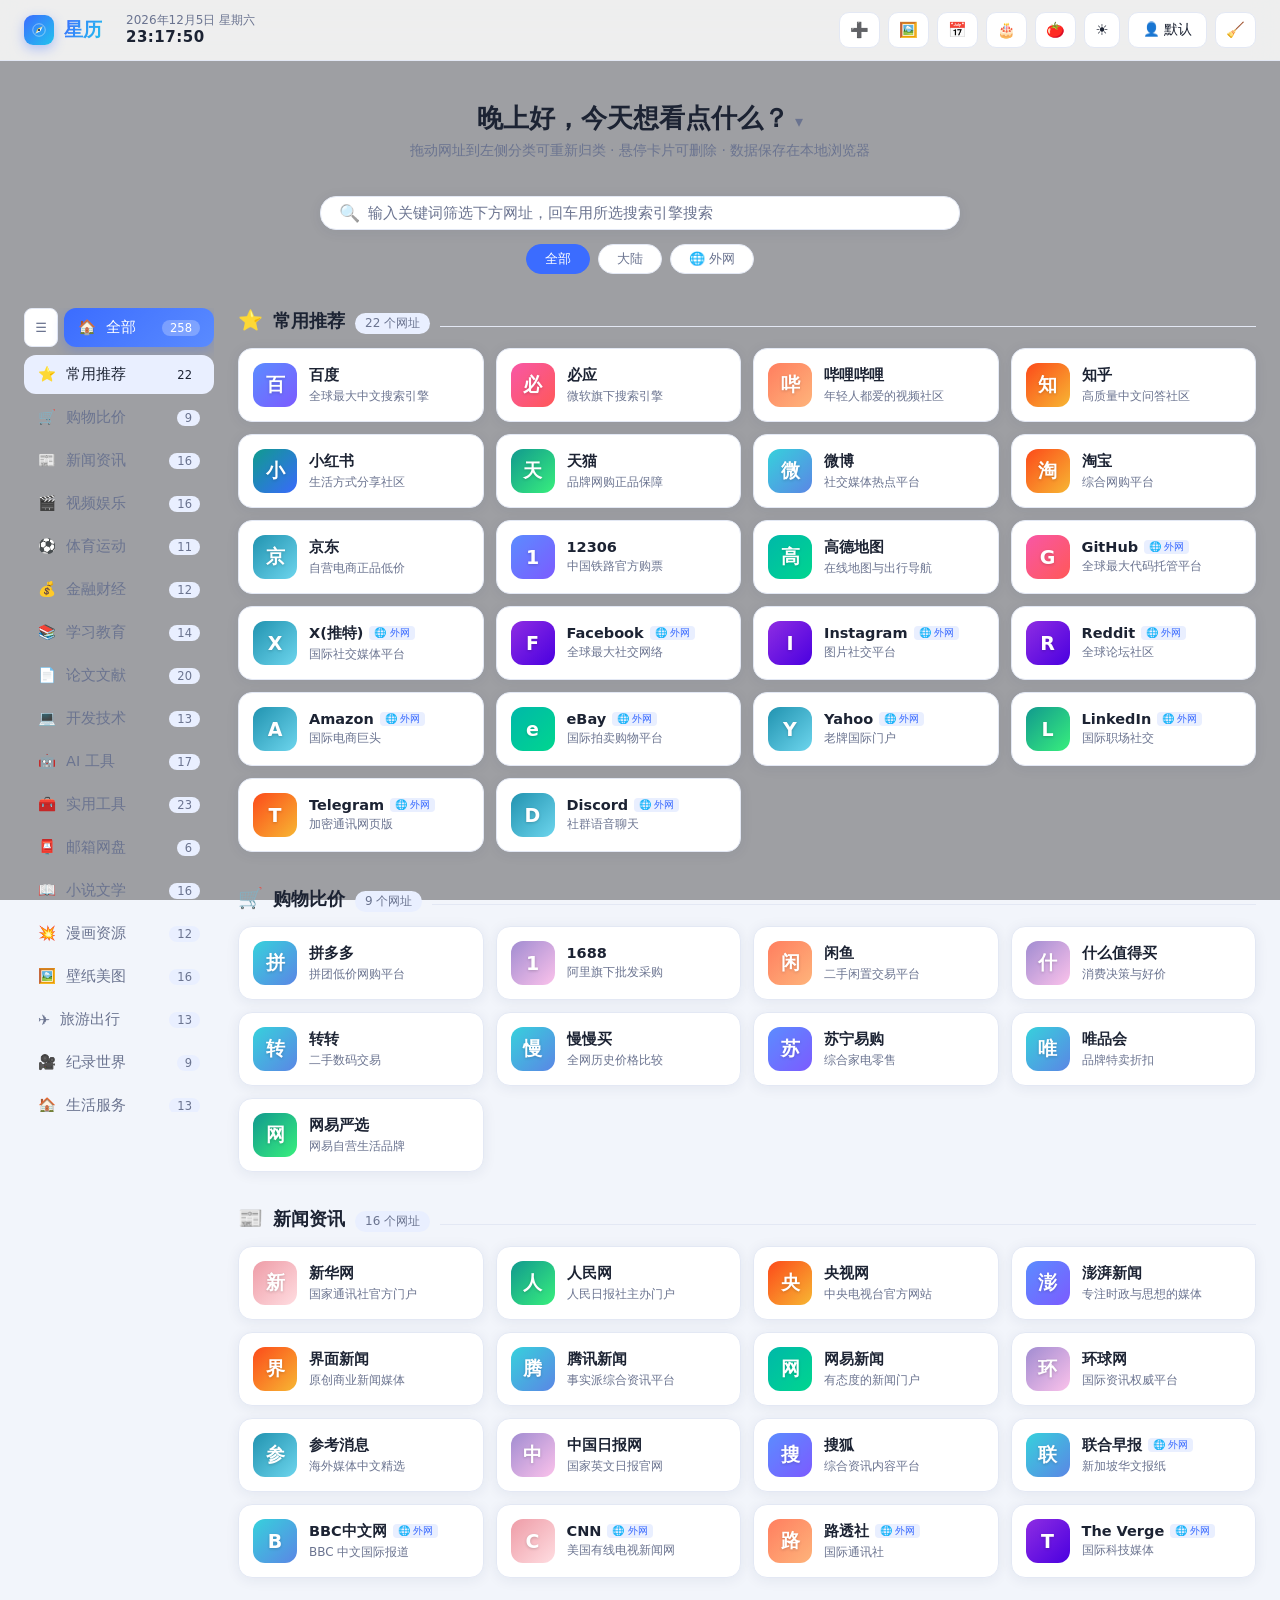
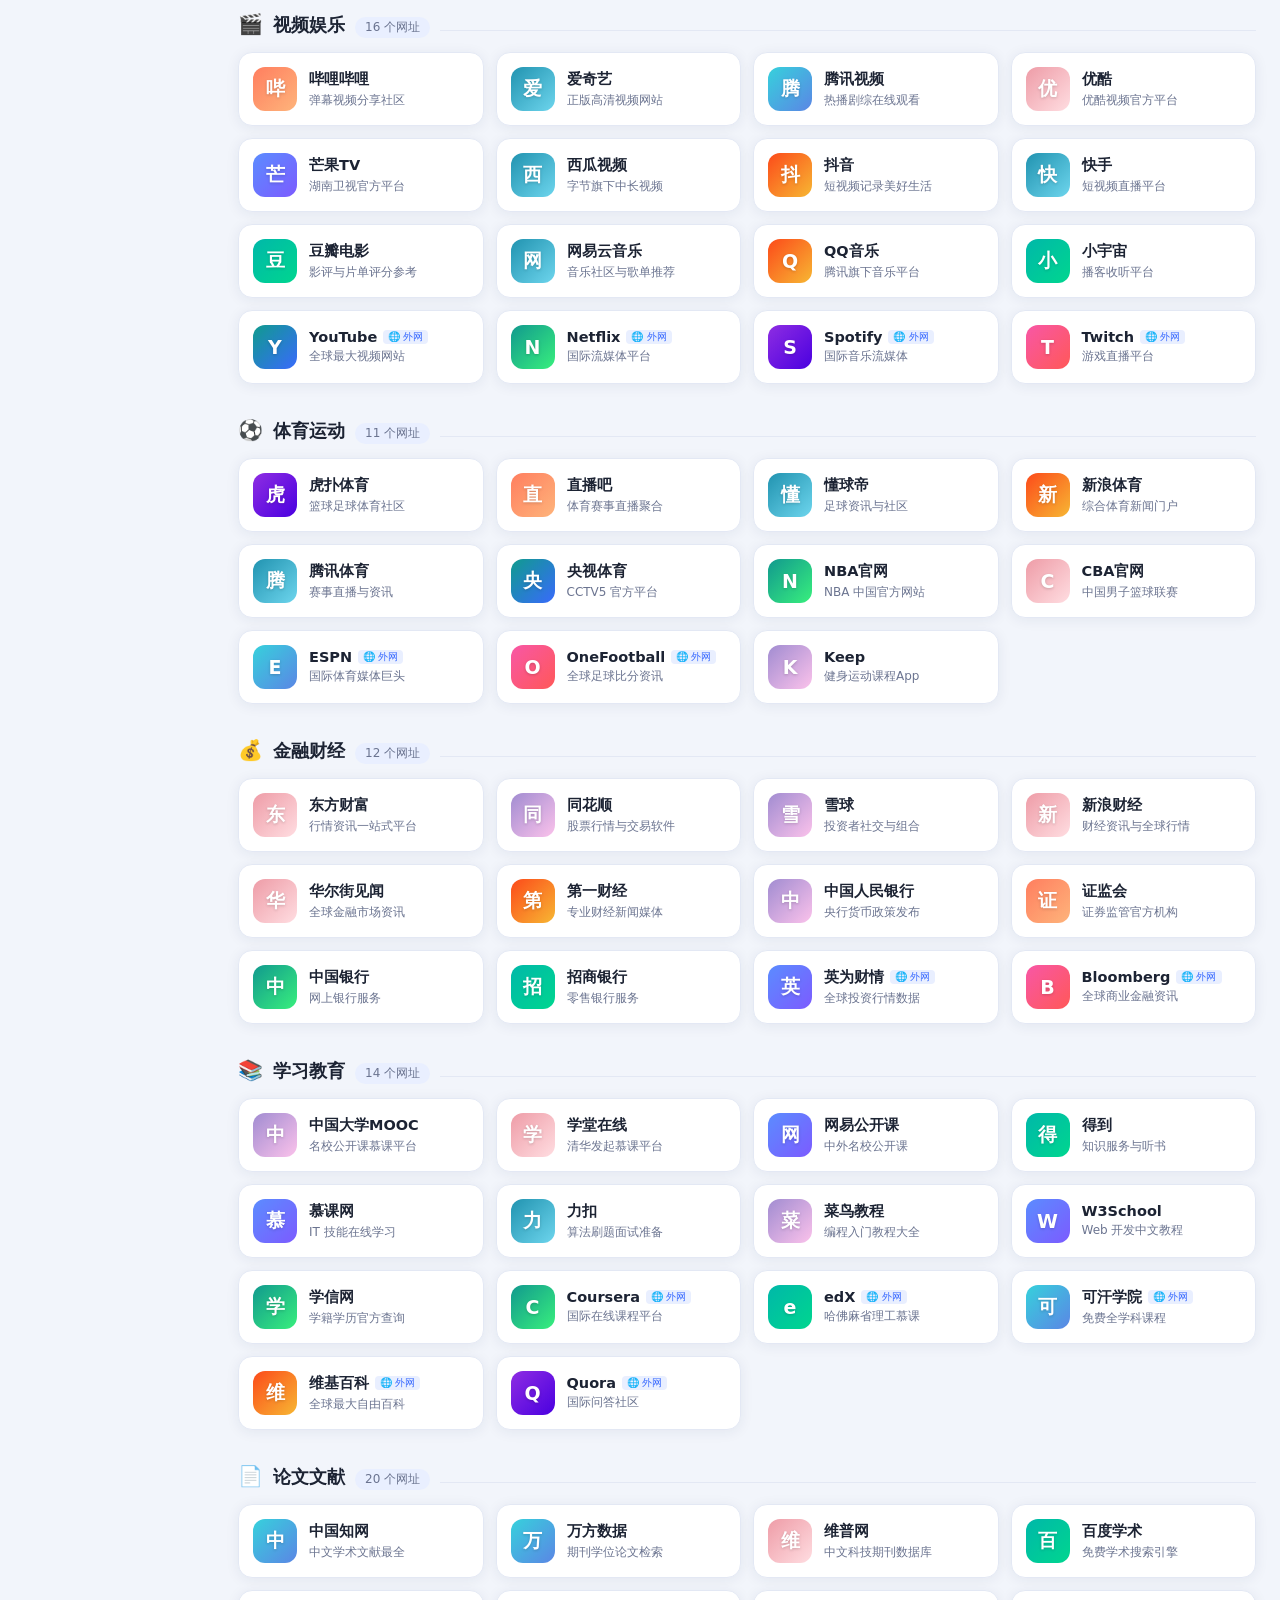
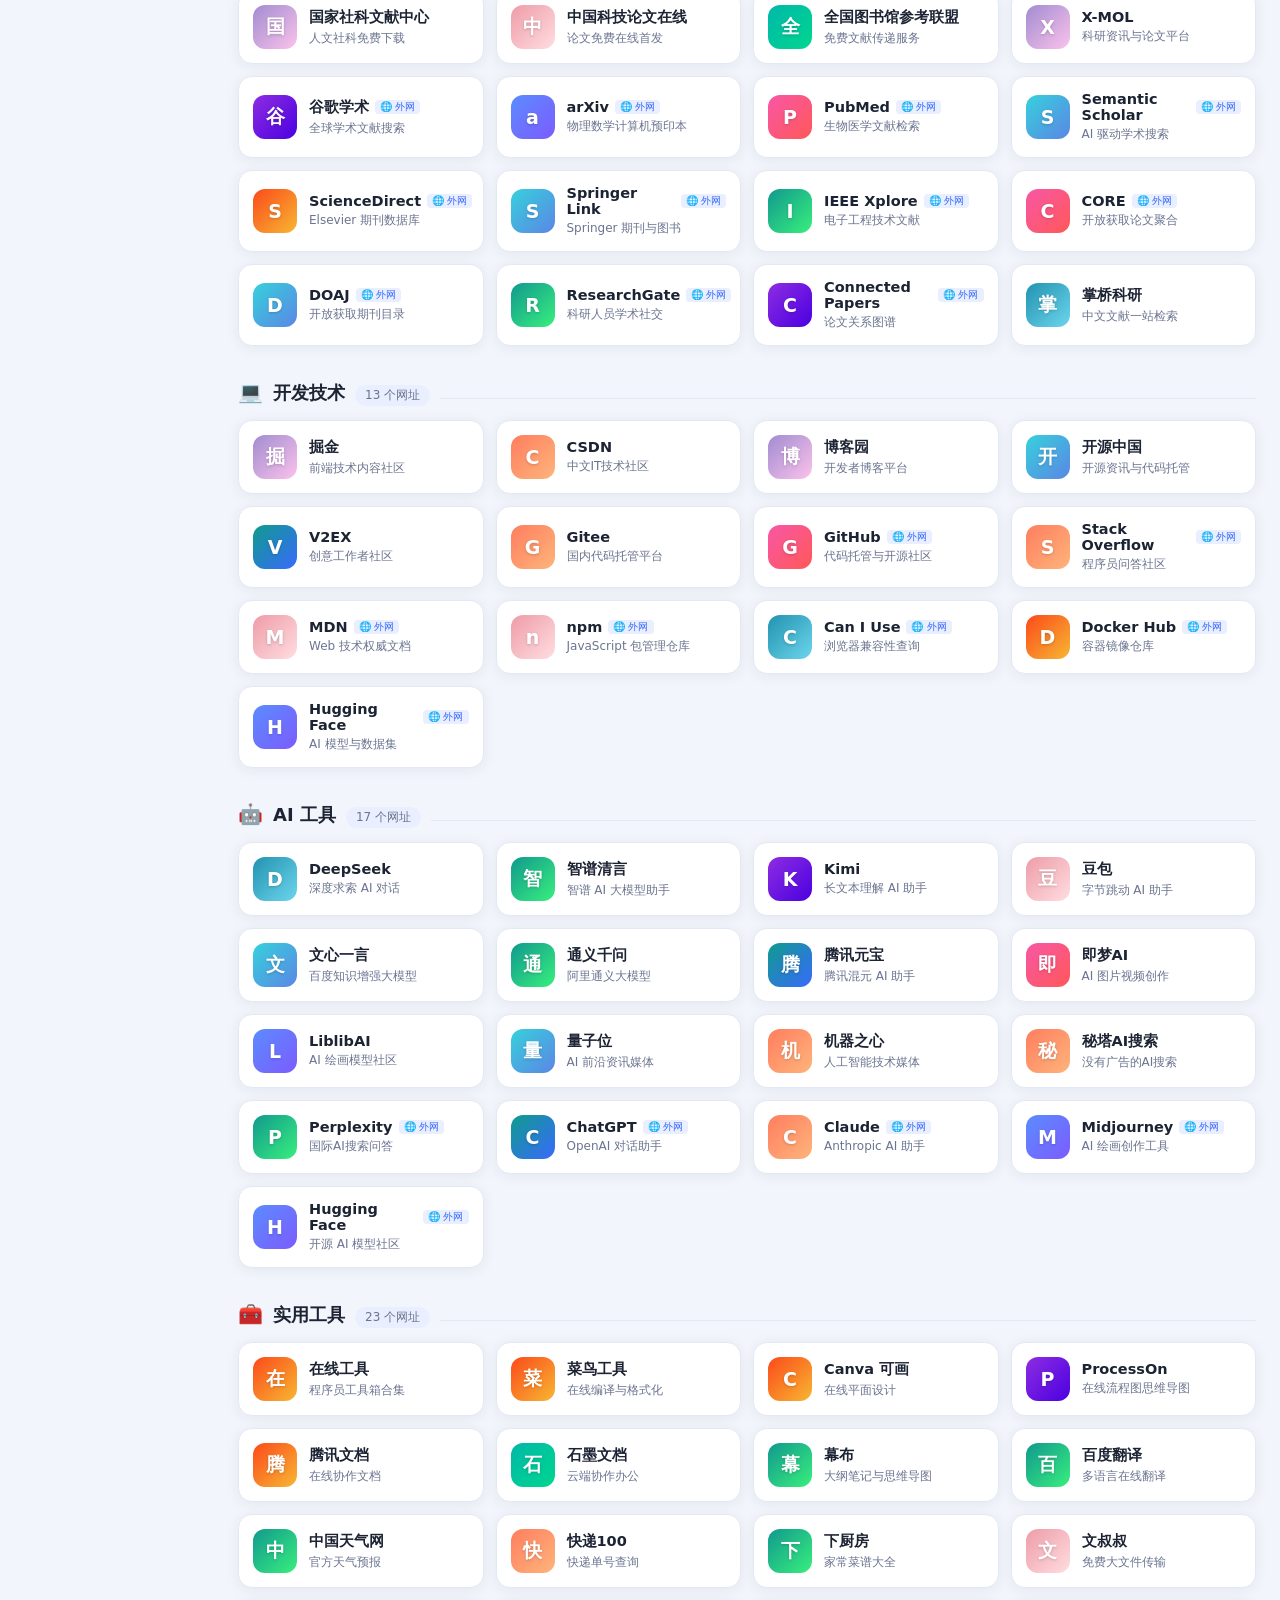
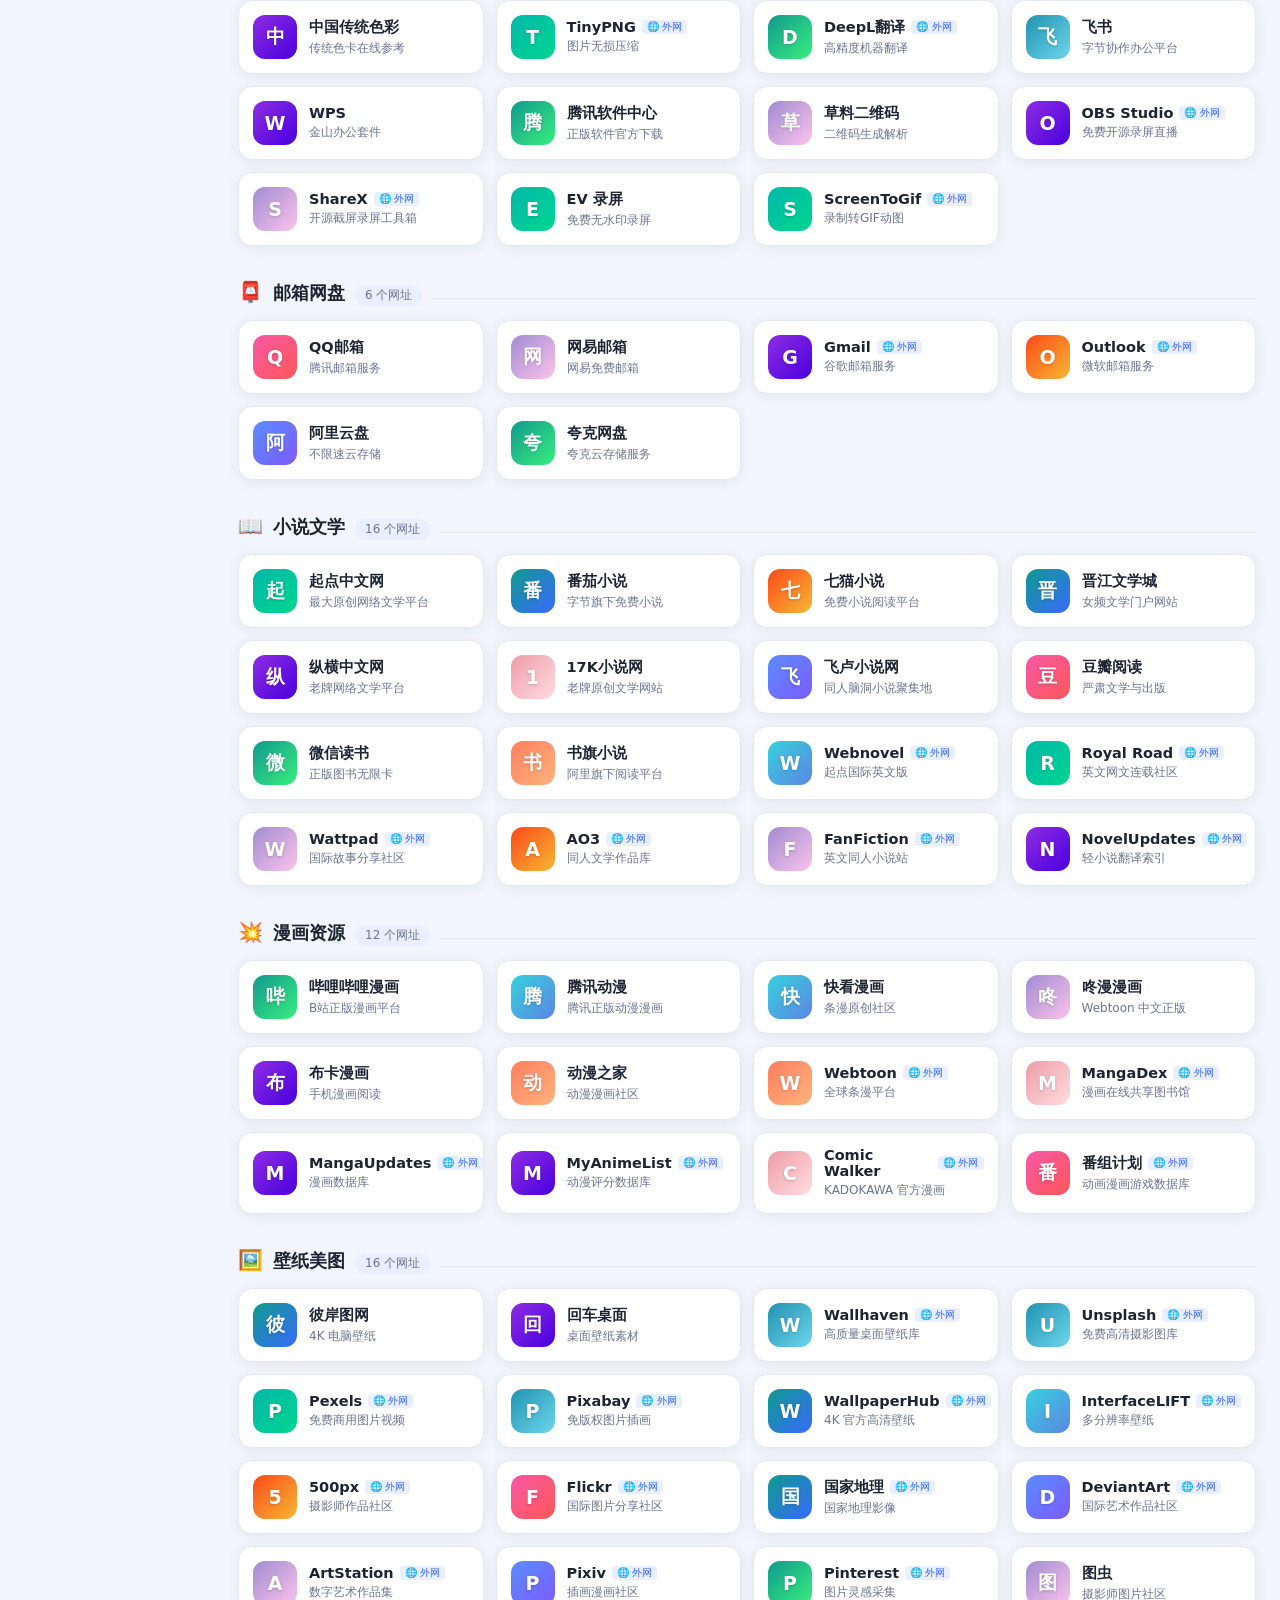
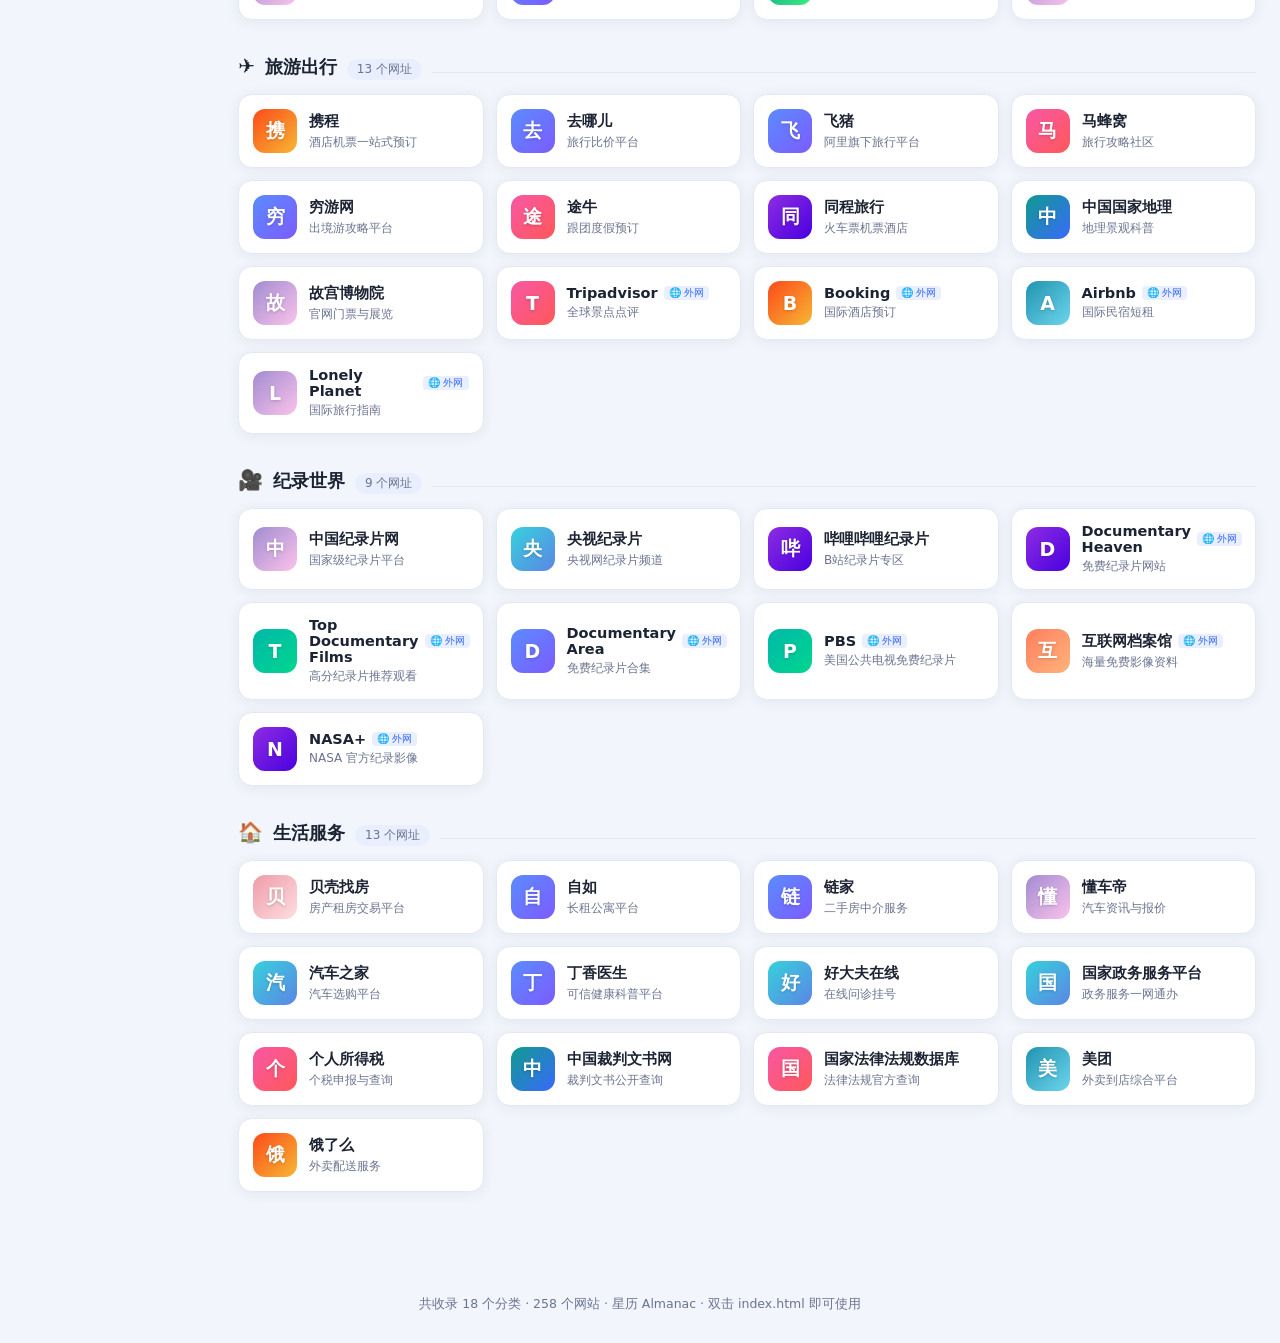
==== commit 24e49534: "版本号重置为 v1.0" ====
--- a/index.html
+++ b/index.html
@@ -6,7 +6,7 @@
   <meta name="description" content="星历 Almanac · 个人一站页：分类网址导航、万年历生日、纪念日正计时、番茄钟种树，新闻视频金融学习开发 AI 一站直达">
   <title>星历 · 我的一站</title>
   <link rel="icon" href="data:image/svg+xml,%3Csvg xmlns='http://www.w3.org/2000/svg' viewBox='0 0 64 64'%3E%3Cdefs%3E%3ClinearGradient id='g' x1='0' y1='0' x2='1' y2='1'%3E%3Cstop offset='0' stop-color='%234f7cff'/%3E%3Cstop offset='1' stop-color='%2322c3ee'/%3E%3C/linearGradient%3E%3C/defs%3E%3Crect x='2' y='2' width='60' height='60' rx='15' fill='url(%23g)'/%3E%3Ccircle cx='32' cy='32' r='20' fill='rgba(255,255,255,0.12)'/%3E%3Ccircle cx='32' cy='32' r='20' fill='none' stroke='%23fff' stroke-opacity='0.55' stroke-width='2'/%3E%3Cpath d='M44,20L27.8,27.8L20,44Z' fill='%23ffd54d'/%3E%3Cpath d='M44,20L36.2,36.2L20,44Z' fill='%23fff'/%3E%3Ccircle cx='32' cy='32' r='3.4' fill='%23173060'/%3E%3C/svg%3E">
-  <link rel="stylesheet" href="css/style.css?v=73">
+  <link rel="stylesheet" href="css/style.css?v=1.0">
 </head>
 <body>
   <div id="wallpaperLayer" class="wallpaper-layer" aria-hidden="true"></div>
@@ -341,21 +341,21 @@
     </div>
   </div>
 
-  <script src="js/account.js?v=73"></script>
-  <script src="js/data-sync.js?v=73"></script>
-  <script src="js/data-itab.js?v=73"></script>
-  <script src="js/data-bookmarks.js?v=73"></script>
-  <script src="js/data.js?v=73"></script>
-  <script src="js/app.js?v=73"></script>
-  <script src="js/solarlunar.js?v=73"></script>
-  <script src="js/records.js?v=73"></script>
-  <script src="js/records-ui.js?v=73"></script>
-  <script src="js/timers.js?v=73"></script>
-  <script src="js/tomato.js?v=73"></script>
-  <script src="js/version-check.js?v=73"></script>
-  <script src="js/wallpaper.js?v=73"></script>
-  <script src="js/header-order.js?v=73"></script>
-  <script src="js/diary.js?v=73"></script>
-  <script src="js/calendar.js?v=73"></script>
+  <script src="js/account.js?v=1.0"></script>
+  <script src="js/data-sync.js?v=1.0"></script>
+  <script src="js/data-itab.js?v=1.0"></script>
+  <script src="js/data-bookmarks.js?v=1.0"></script>
+  <script src="js/data.js?v=1.0"></script>
+  <script src="js/app.js?v=1.0"></script>
+  <script src="js/solarlunar.js?v=1.0"></script>
+  <script src="js/records.js?v=1.0"></script>
+  <script src="js/records-ui.js?v=1.0"></script>
+  <script src="js/timers.js?v=1.0"></script>
+  <script src="js/tomato.js?v=1.0"></script>
+  <script src="js/version-check.js?v=1.0"></script>
+  <script src="js/wallpaper.js?v=1.0"></script>
+  <script src="js/header-order.js?v=1.0"></script>
+  <script src="js/diary.js?v=1.0"></script>
+  <script src="js/calendar.js?v=1.0"></script>
 </body>
 </html>
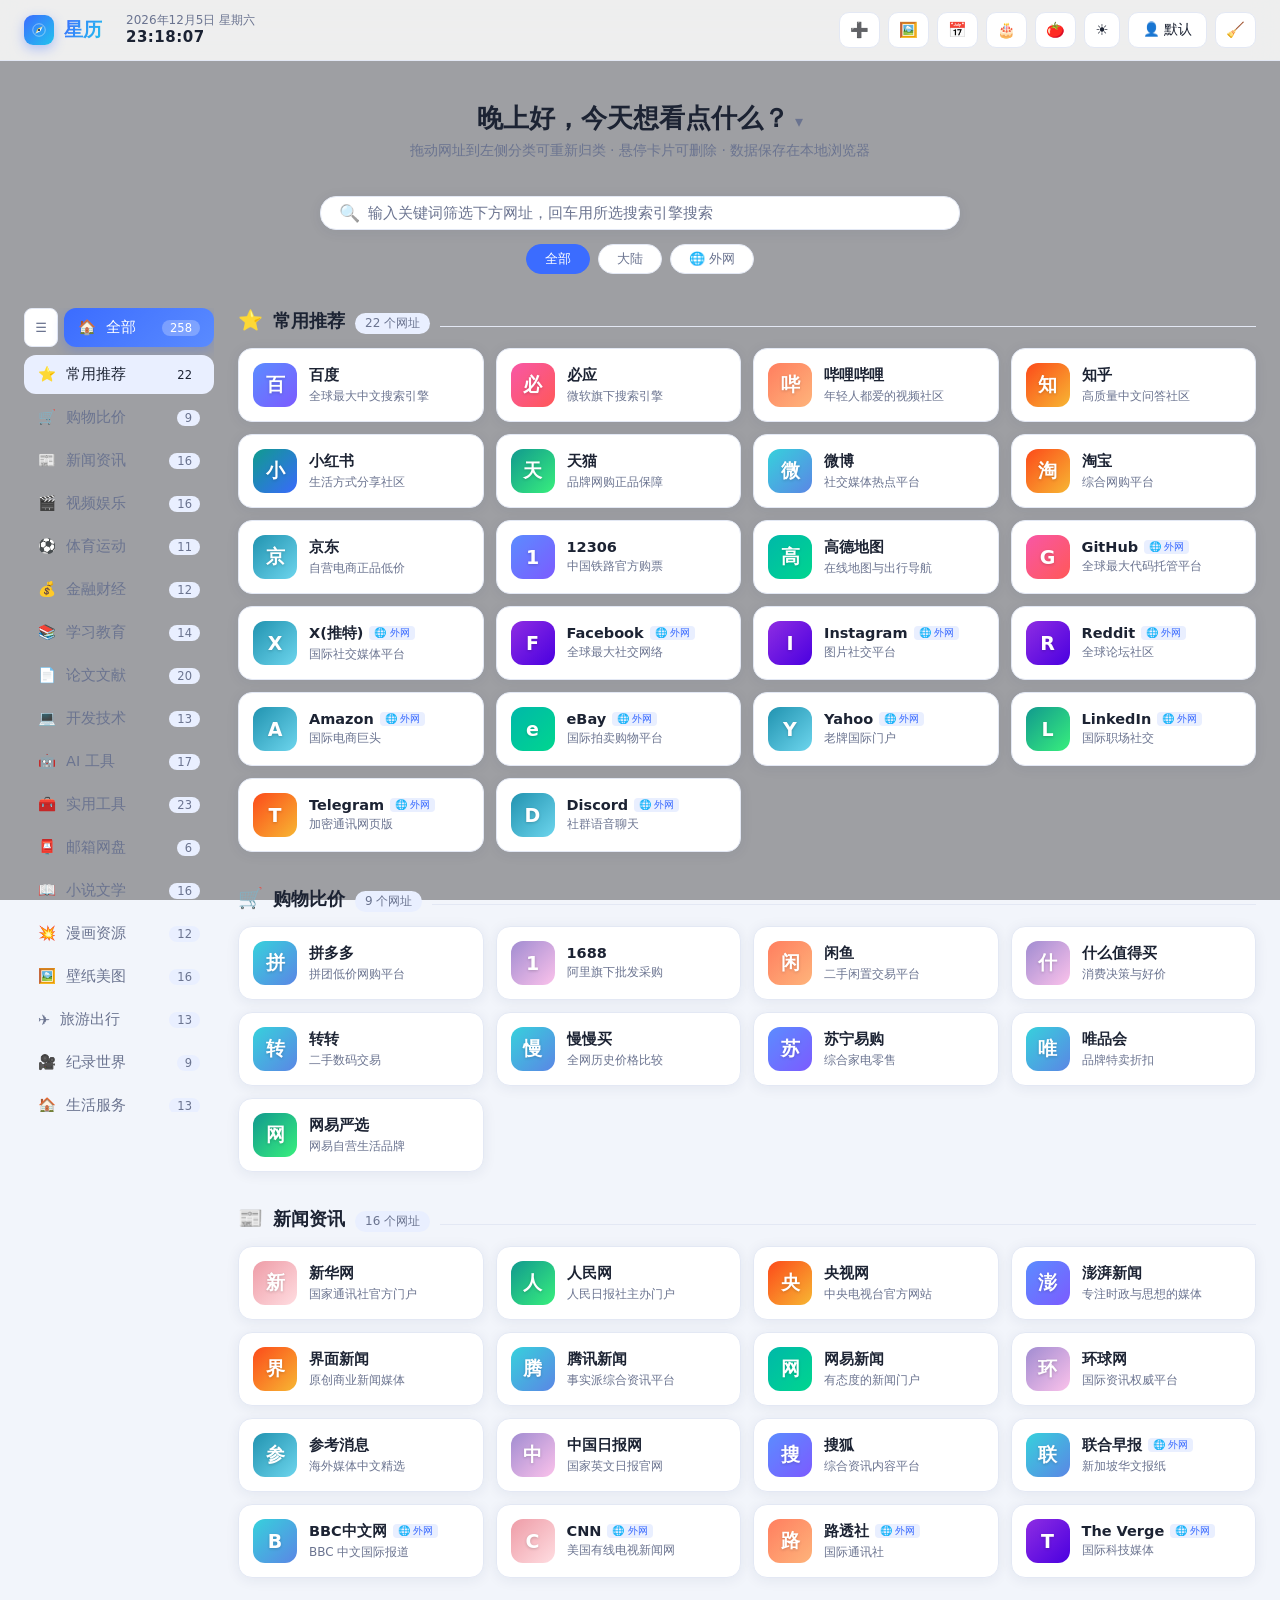
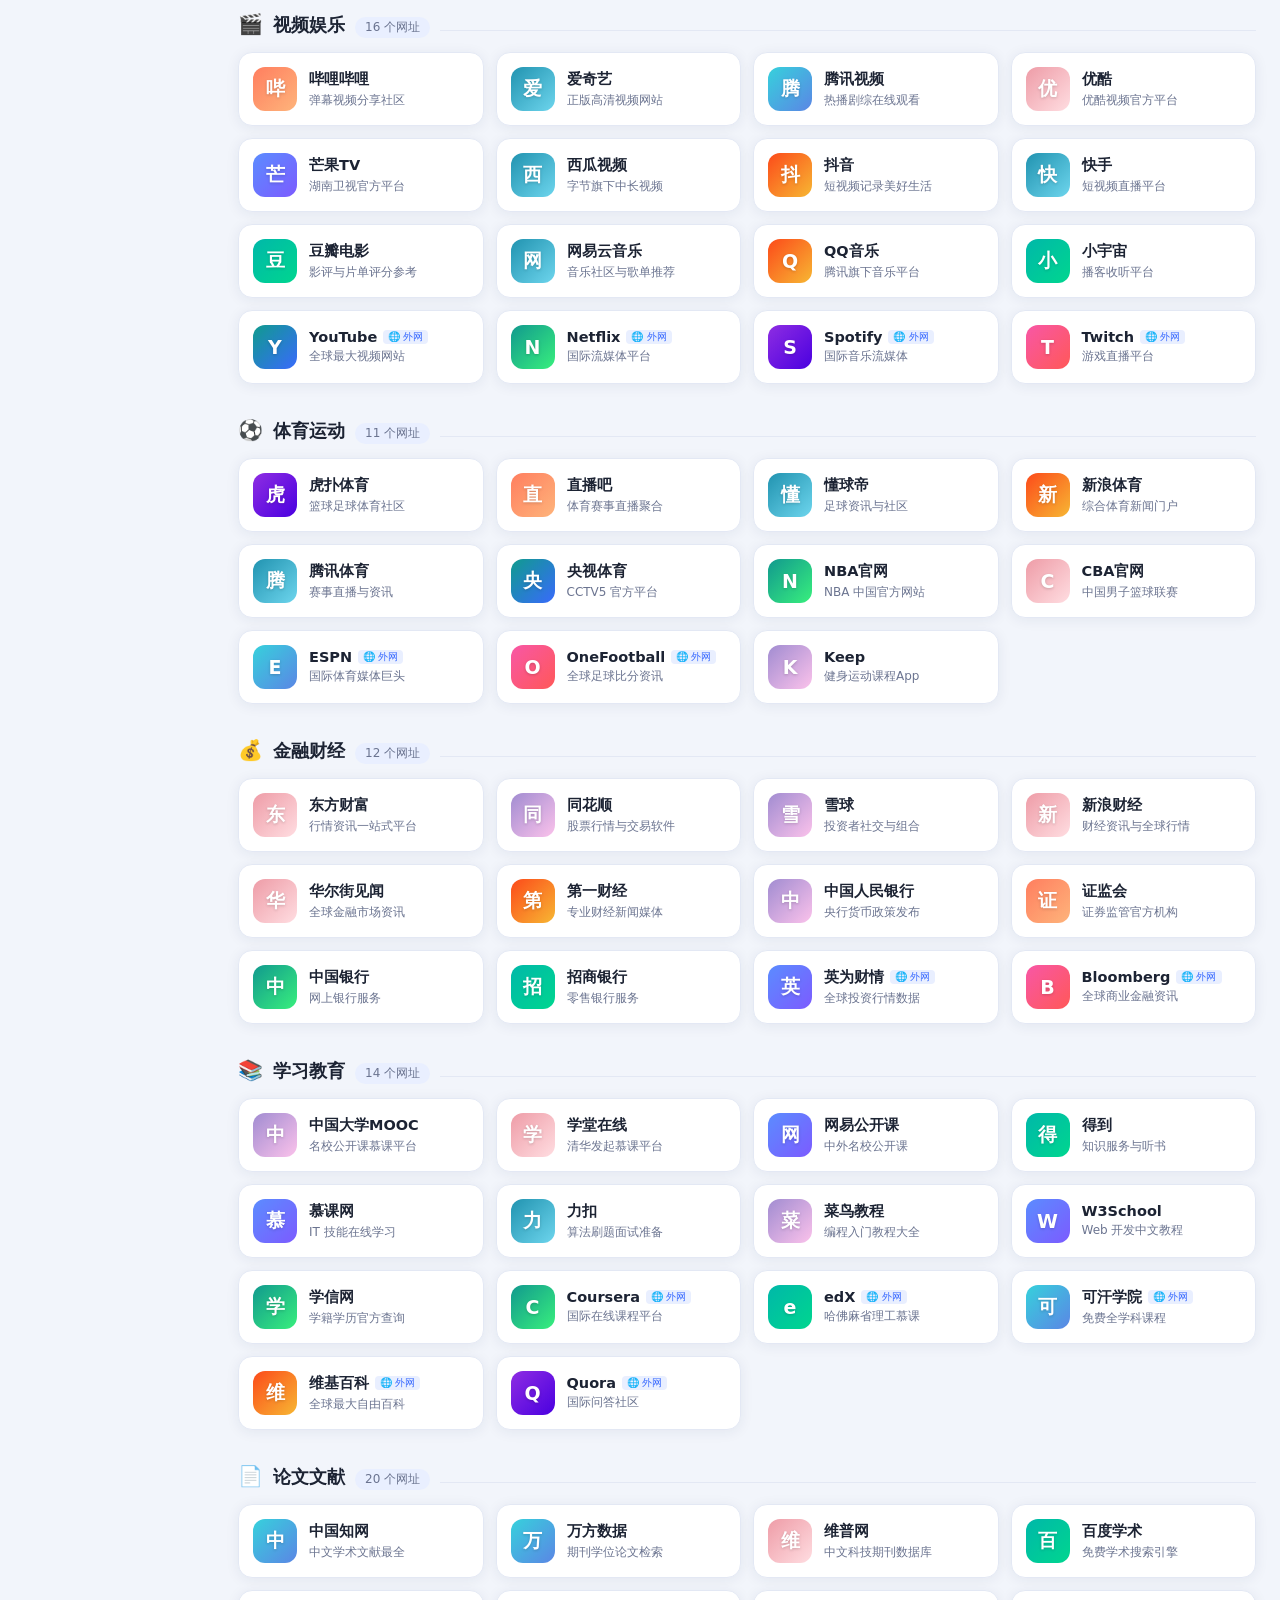
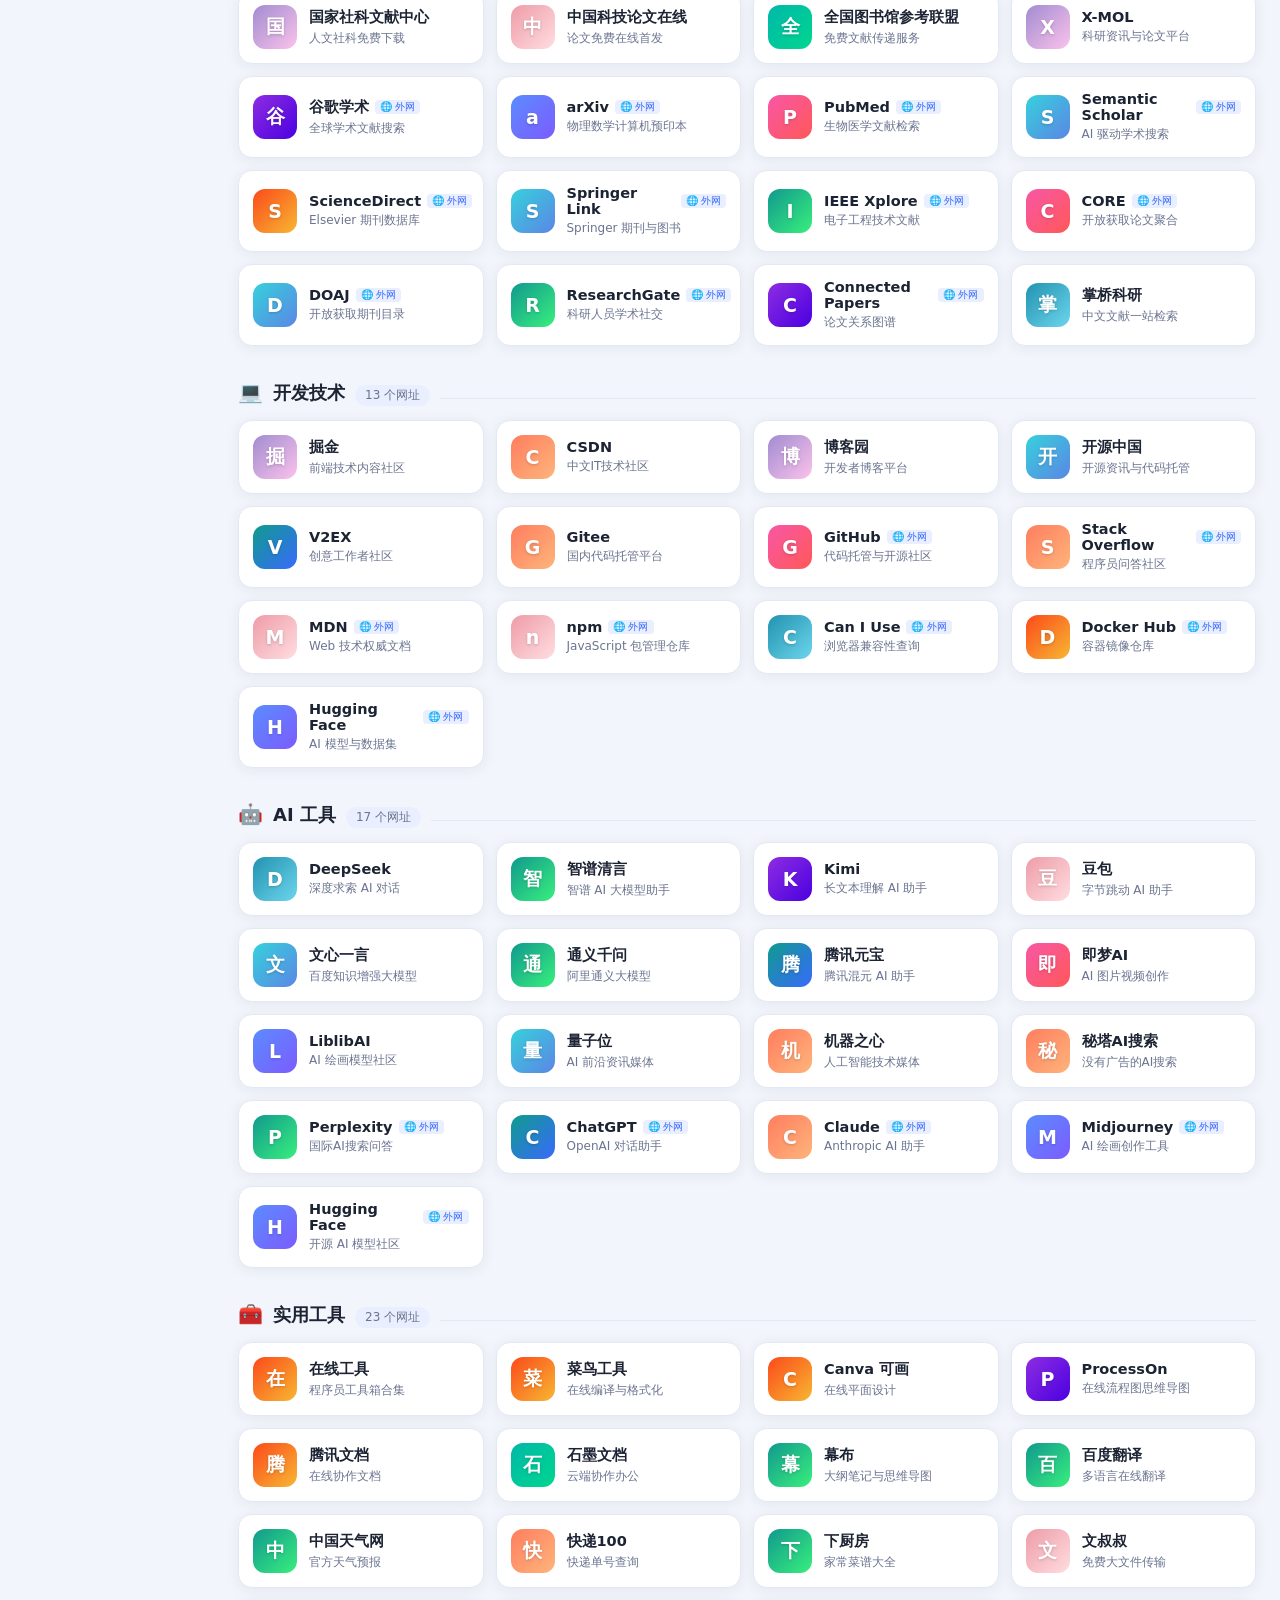
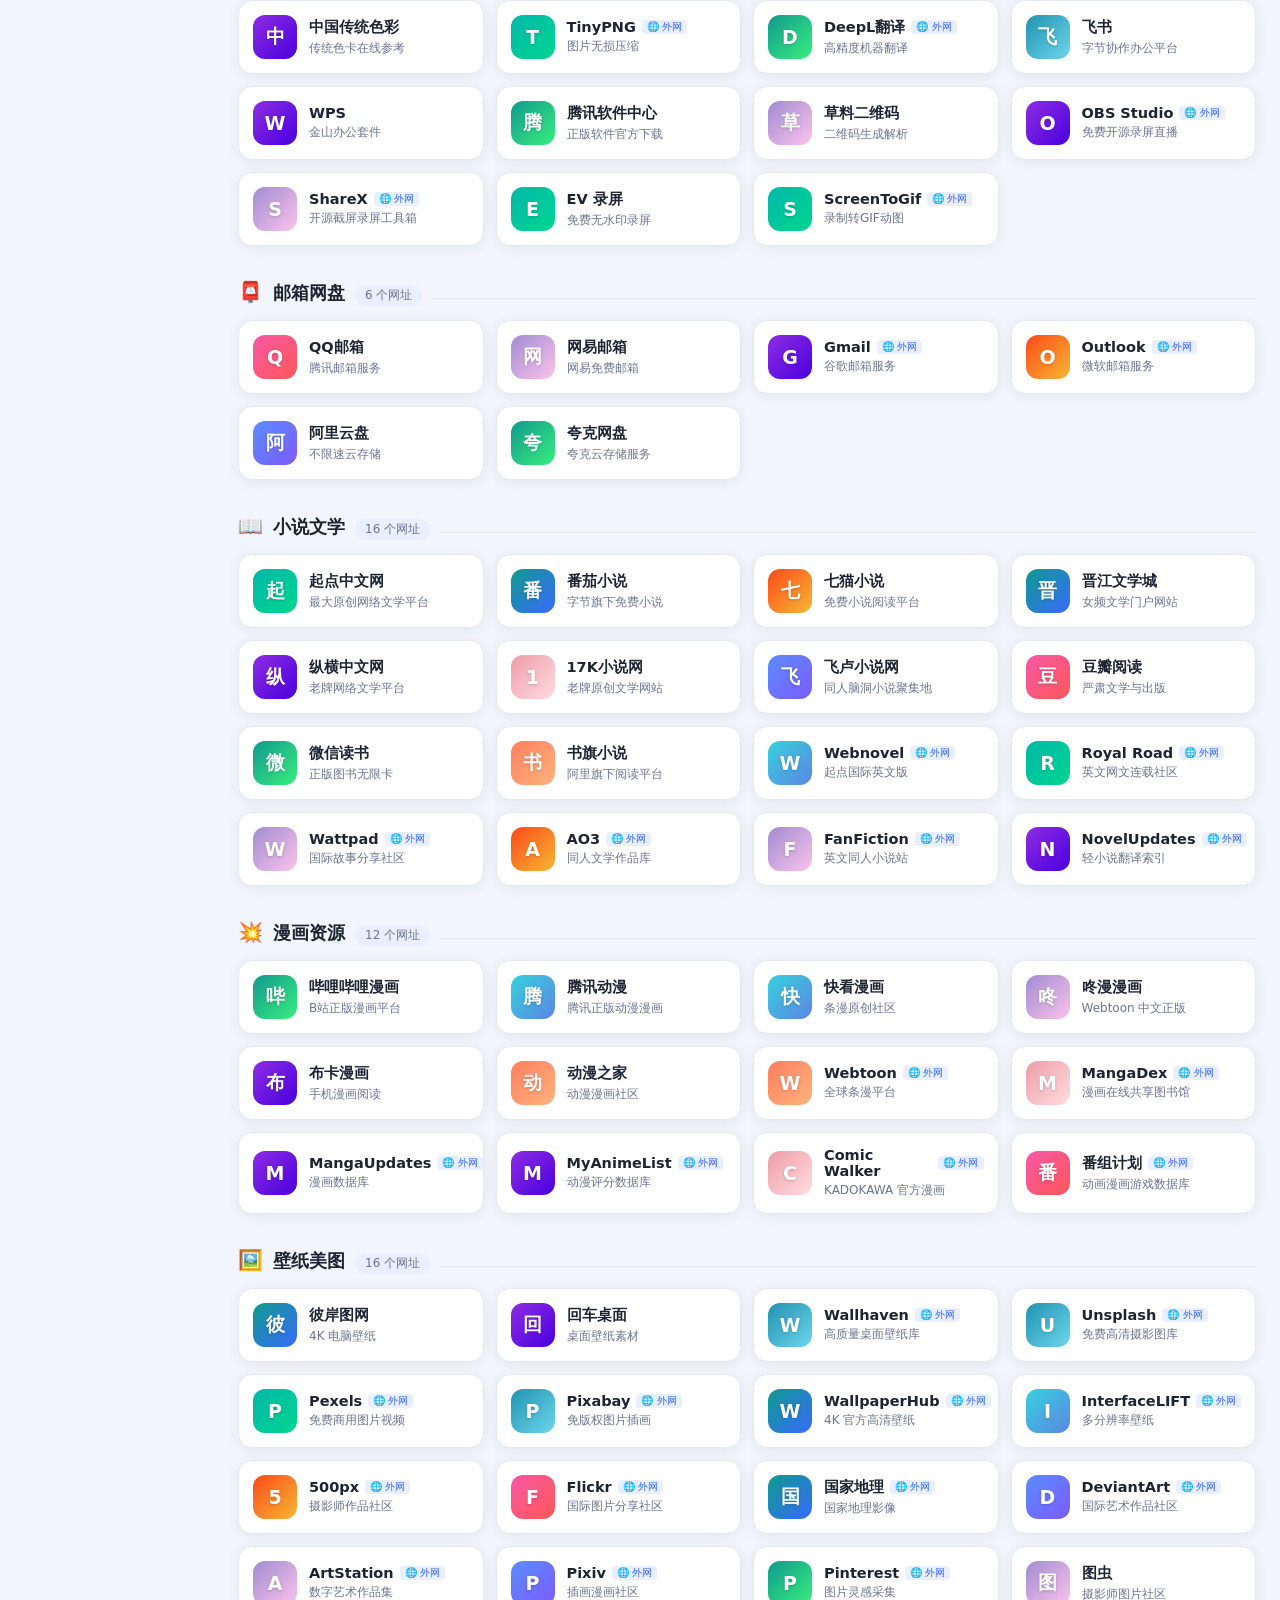
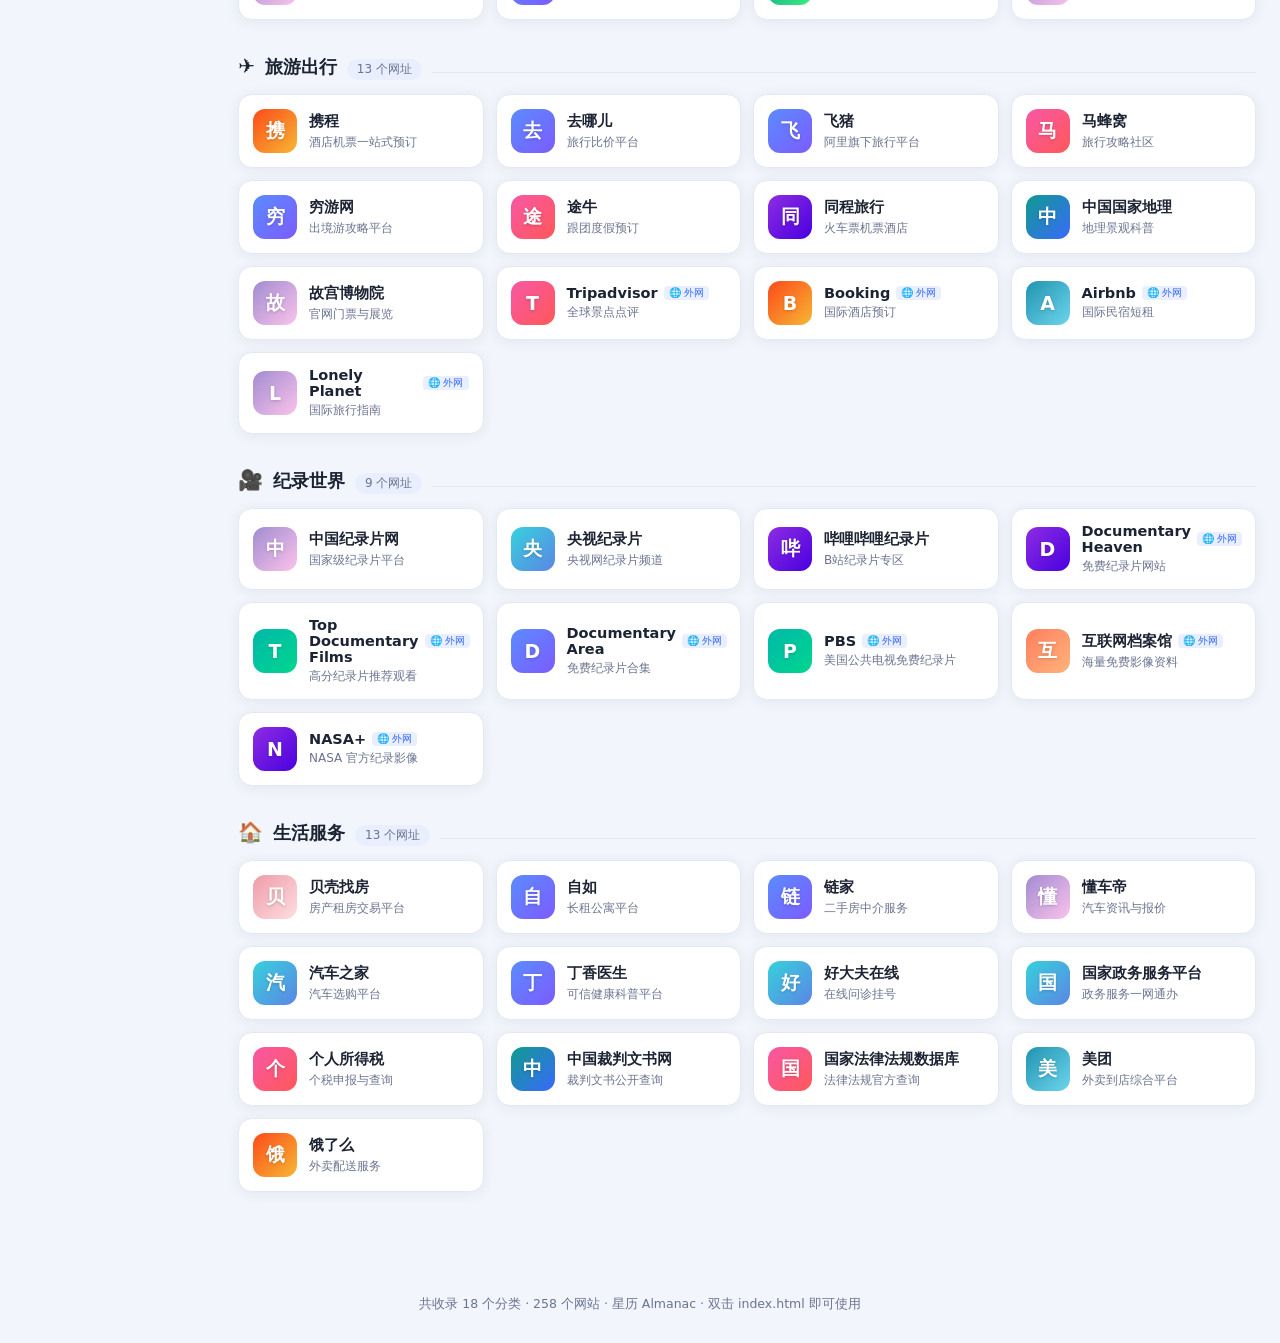
==== commit 90170f8b: "版本号统一为单一常量" ====
--- a/index.html
+++ b/index.html
@@ -5,6 +5,8 @@
   <meta name="viewport" content="width=device-width, initial-scale=1.0">
   <meta name="description" content="星历 Almanac · 个人一站页：分类网址导航、万年历生日、纪念日正计时、番茄钟种树，新闻视频金融学习开发 AI 一站直达">
   <title>星历 · 我的一站</title>
+  <script>/* 全站唯一版本号：发新版时改这里 + 全部 ?v= 参数 + version.json */
+  window.APP_VERSION = "1.0";</script>
   <link rel="icon" href="data:image/svg+xml,%3Csvg xmlns='http://www.w3.org/2000/svg' viewBox='0 0 64 64'%3E%3Cdefs%3E%3ClinearGradient id='g' x1='0' y1='0' x2='1' y2='1'%3E%3Cstop offset='0' stop-color='%234f7cff'/%3E%3Cstop offset='1' stop-color='%2322c3ee'/%3E%3C/linearGradient%3E%3C/defs%3E%3Crect x='2' y='2' width='60' height='60' rx='15' fill='url(%23g)'/%3E%3Ccircle cx='32' cy='32' r='20' fill='rgba(255,255,255,0.12)'/%3E%3Ccircle cx='32' cy='32' r='20' fill='none' stroke='%23fff' stroke-opacity='0.55' stroke-width='2'/%3E%3Cpath d='M44,20L27.8,27.8L20,44Z' fill='%23ffd54d'/%3E%3Cpath d='M44,20L36.2,36.2L20,44Z' fill='%23fff'/%3E%3Ccircle cx='32' cy='32' r='3.4' fill='%23173060'/%3E%3C/svg%3E">
   <link rel="stylesheet" href="css/style.css?v=1.0">
 </head>
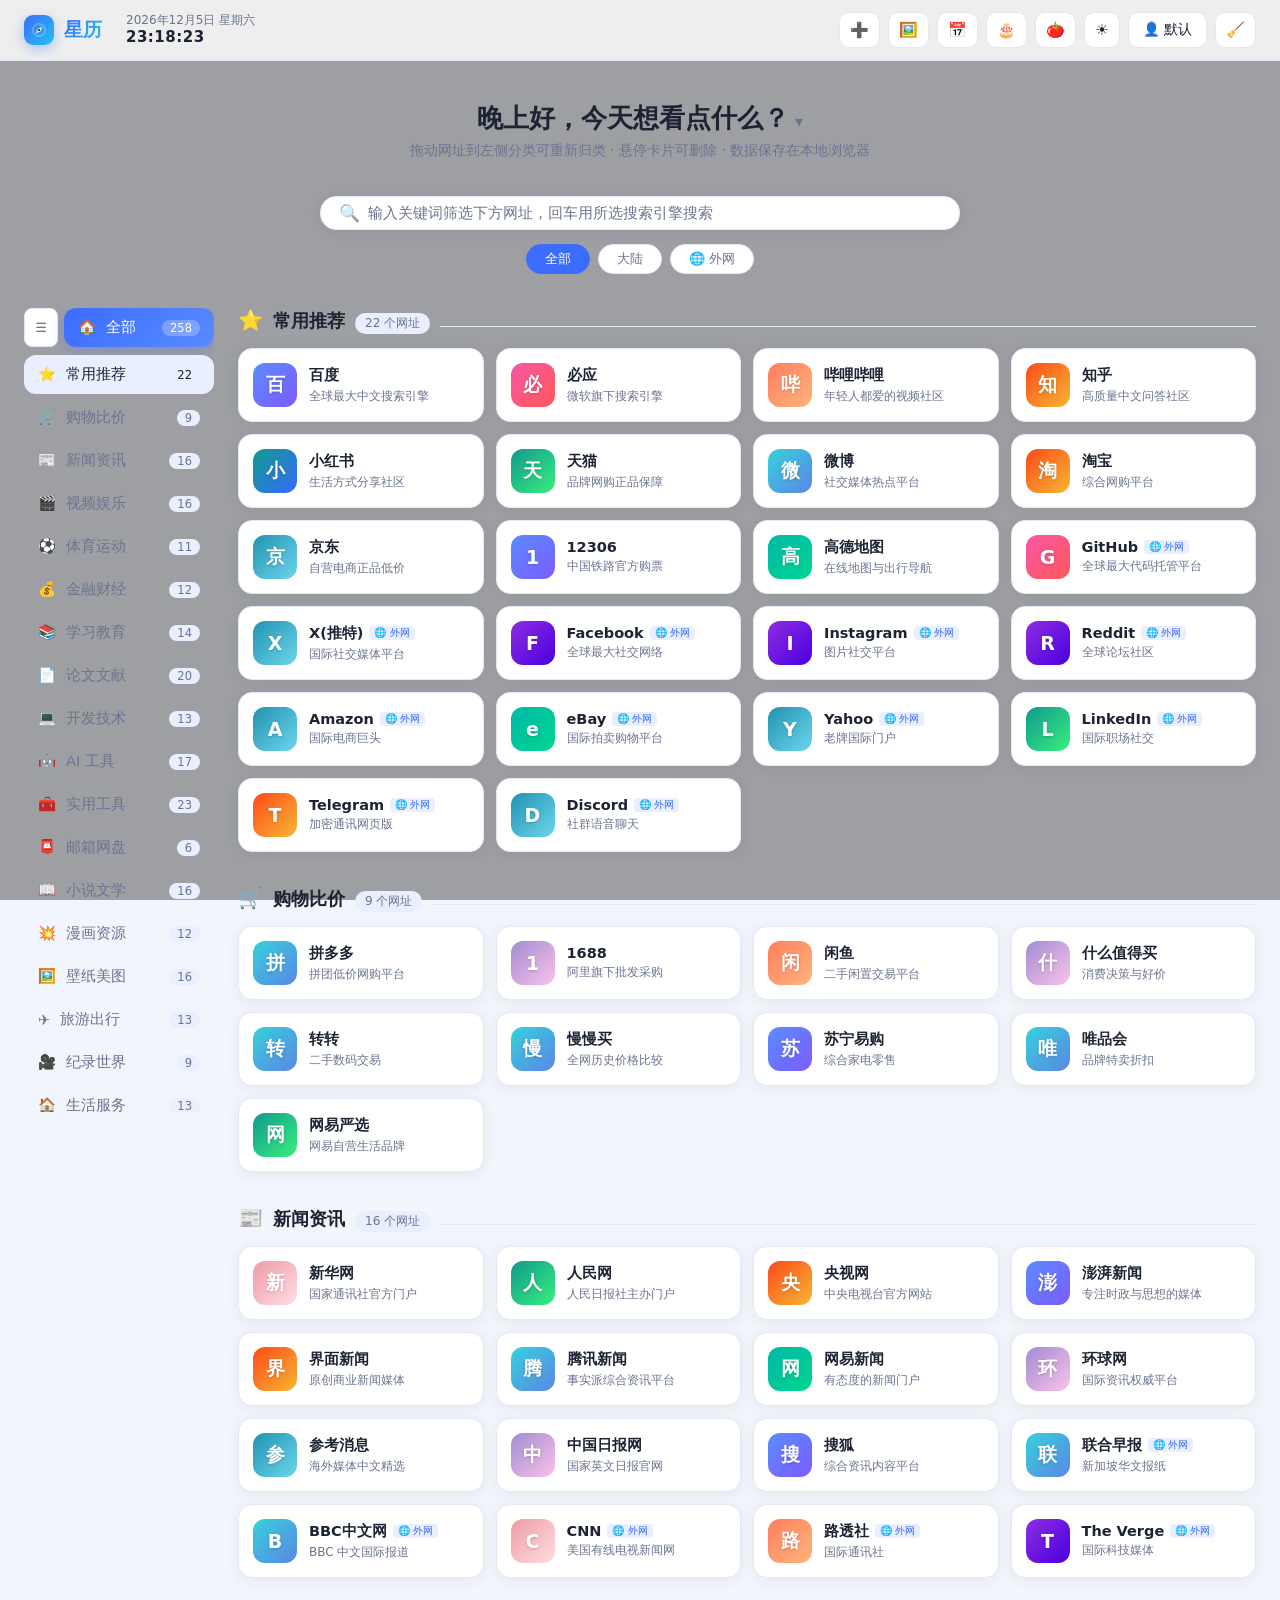
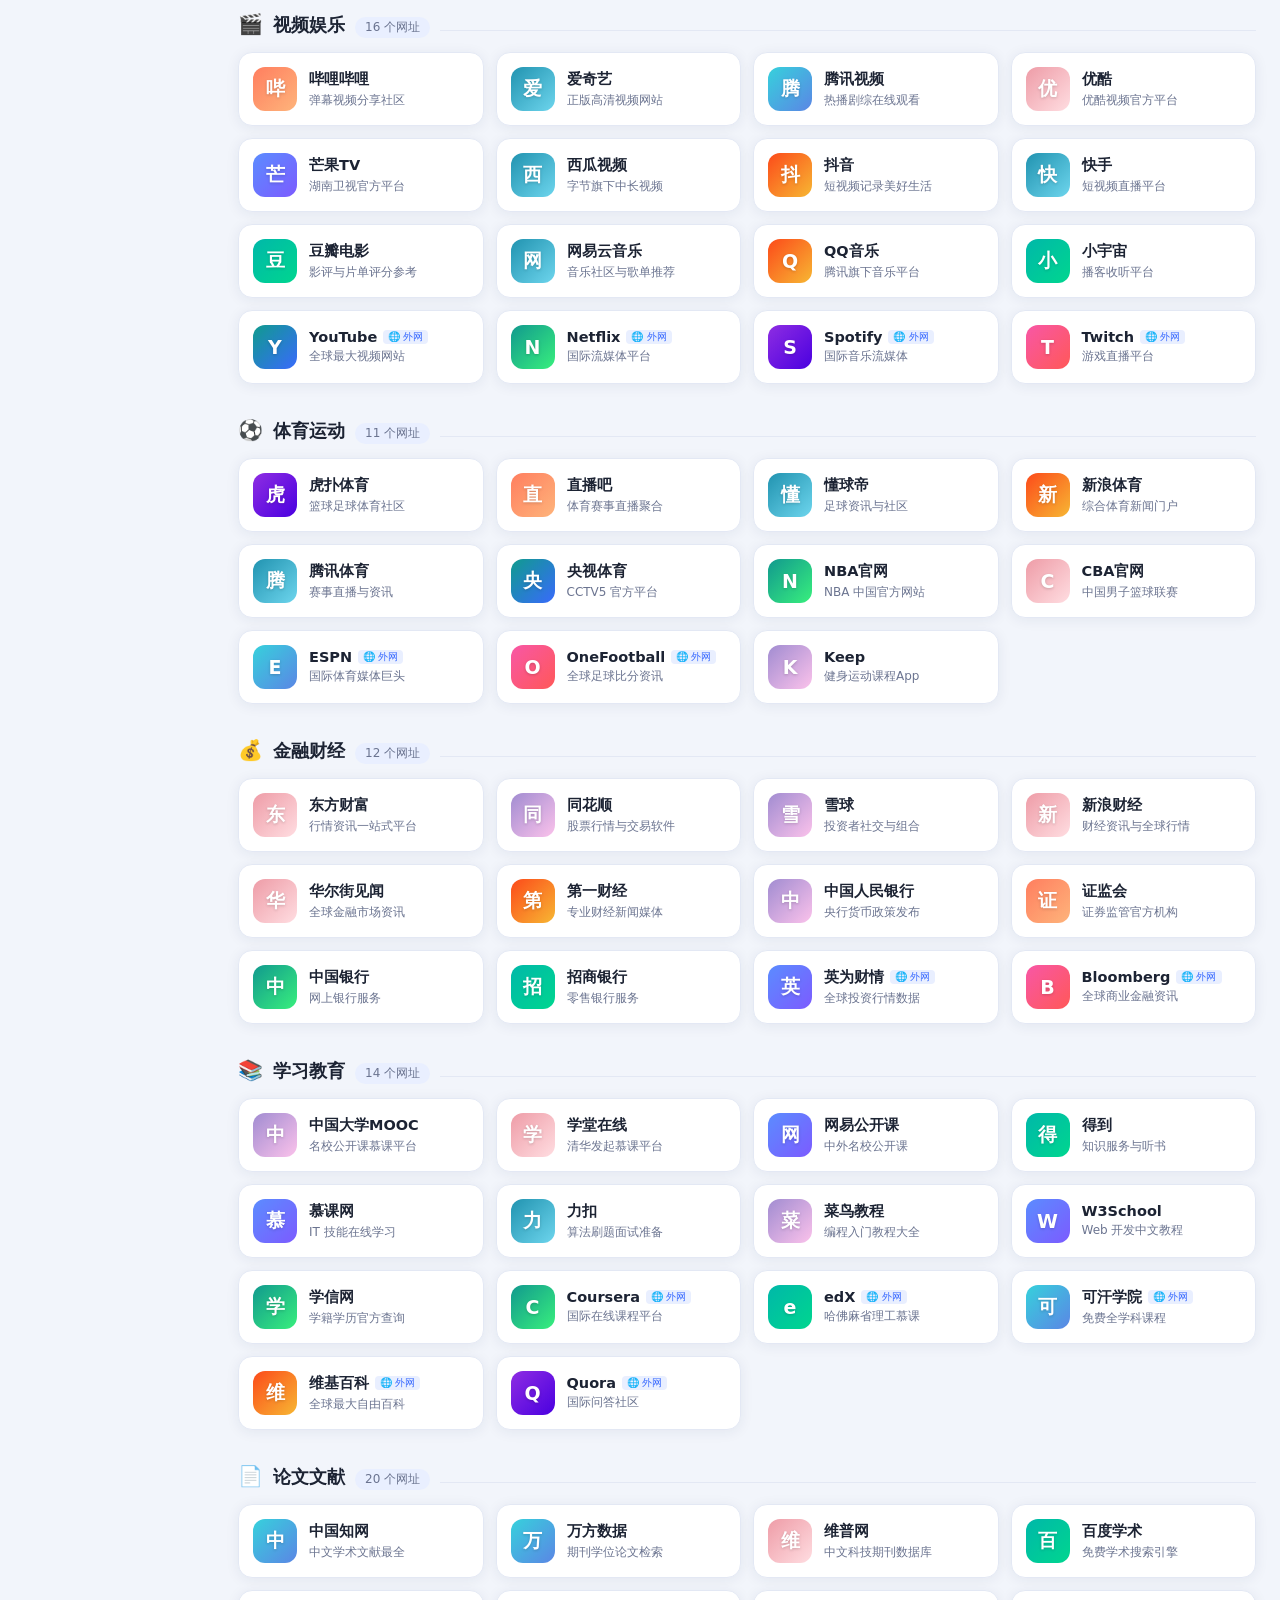
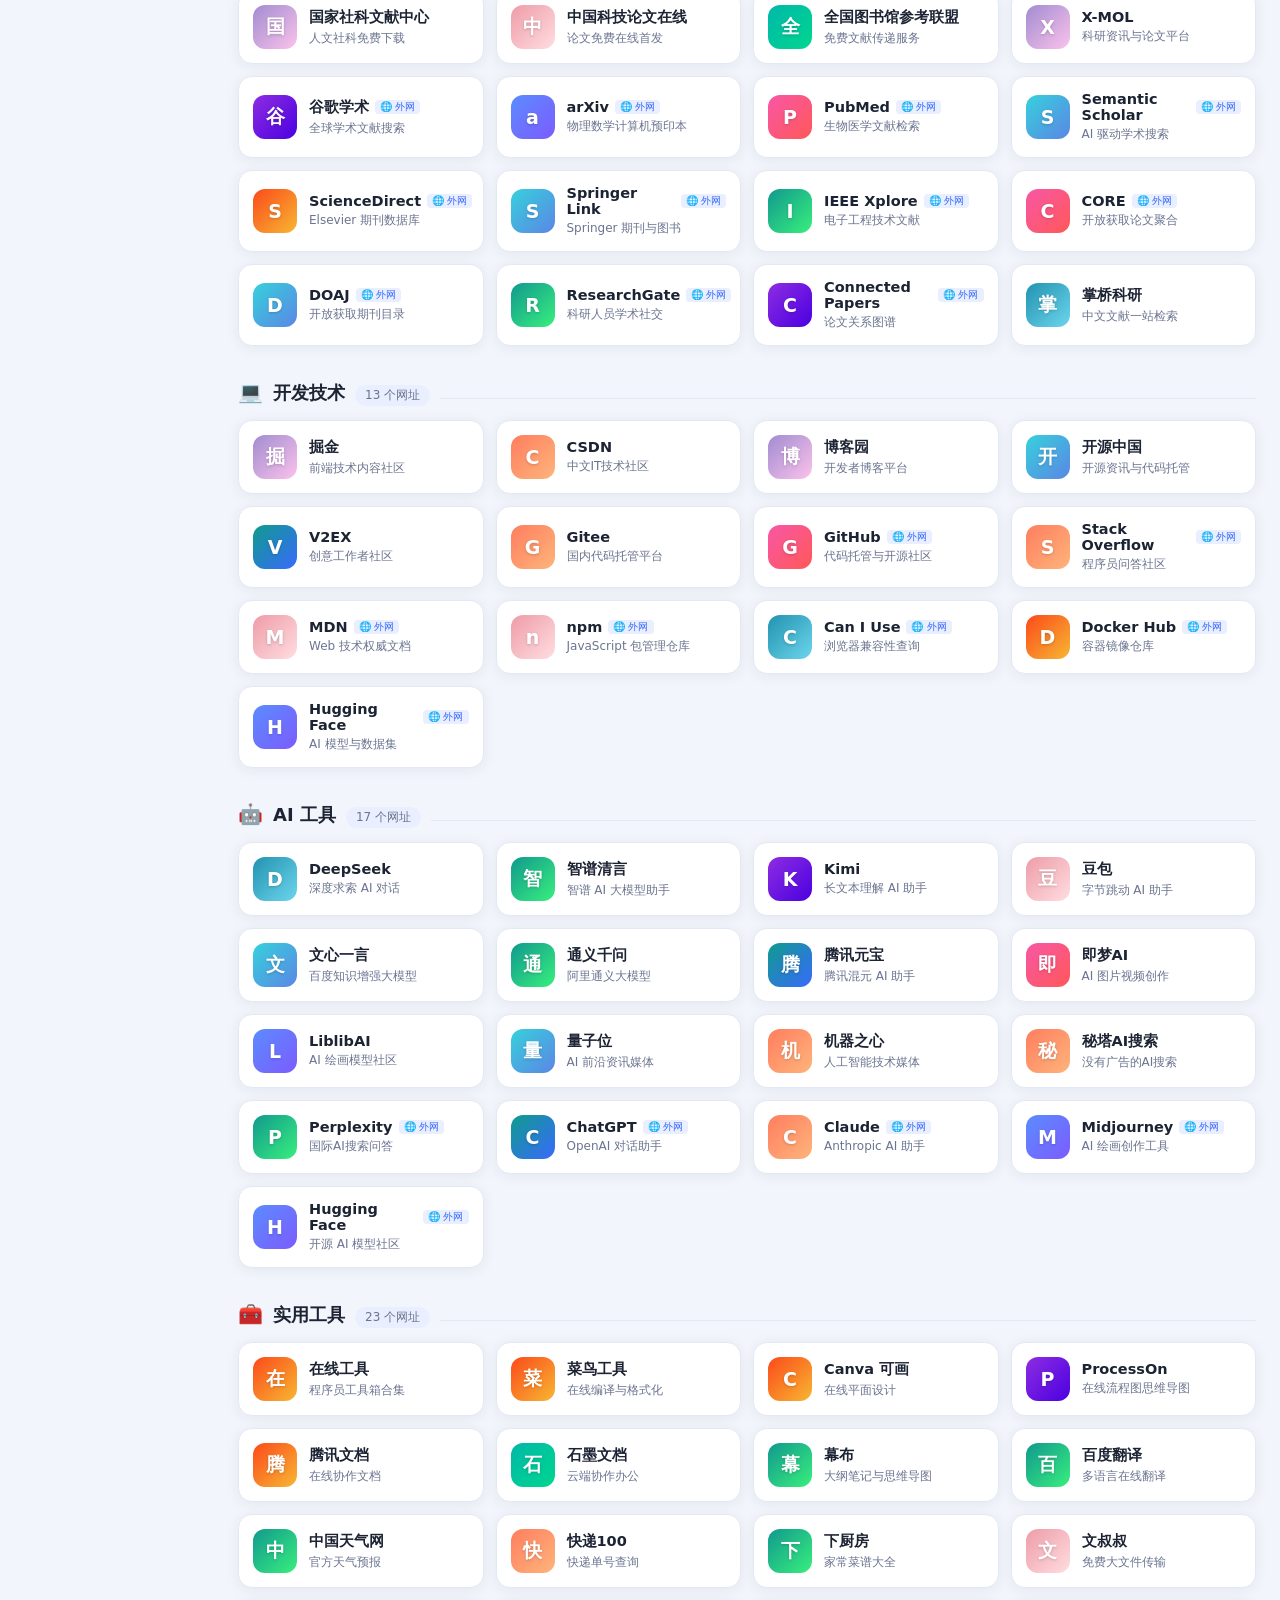
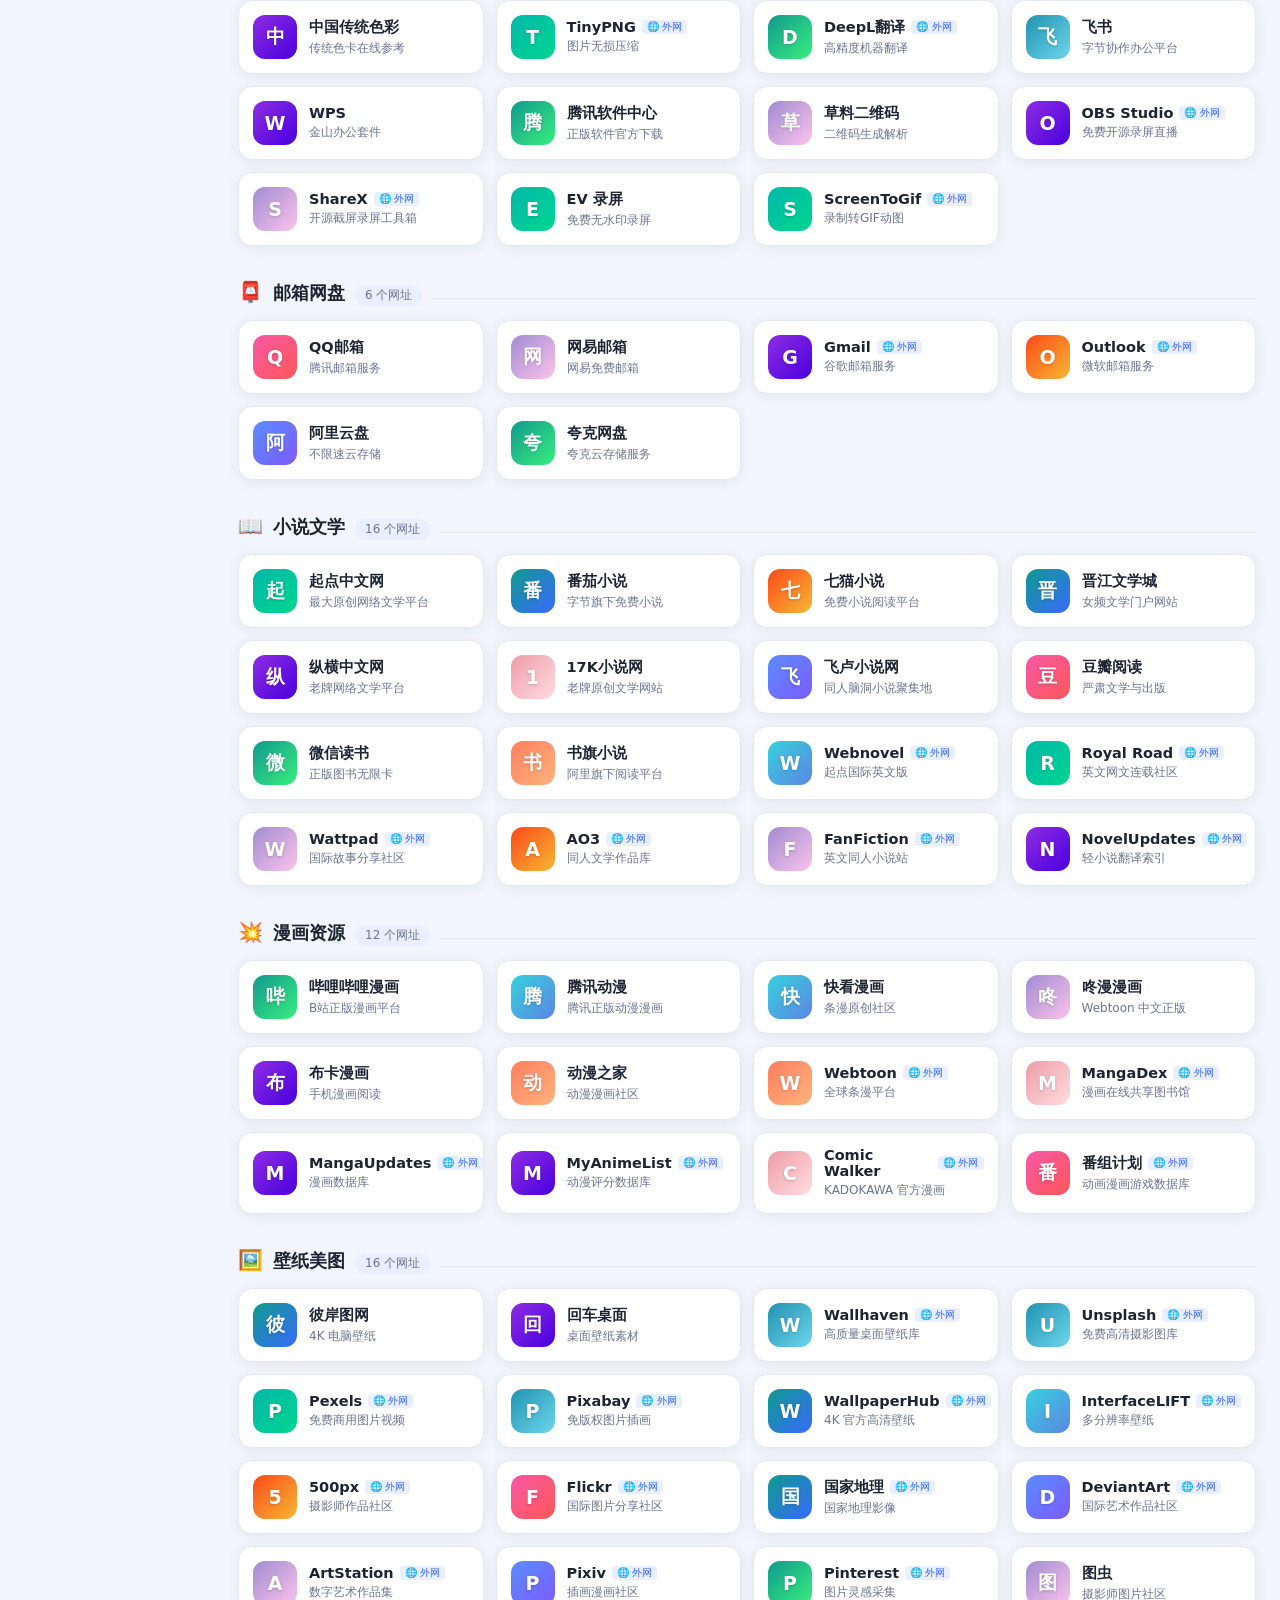
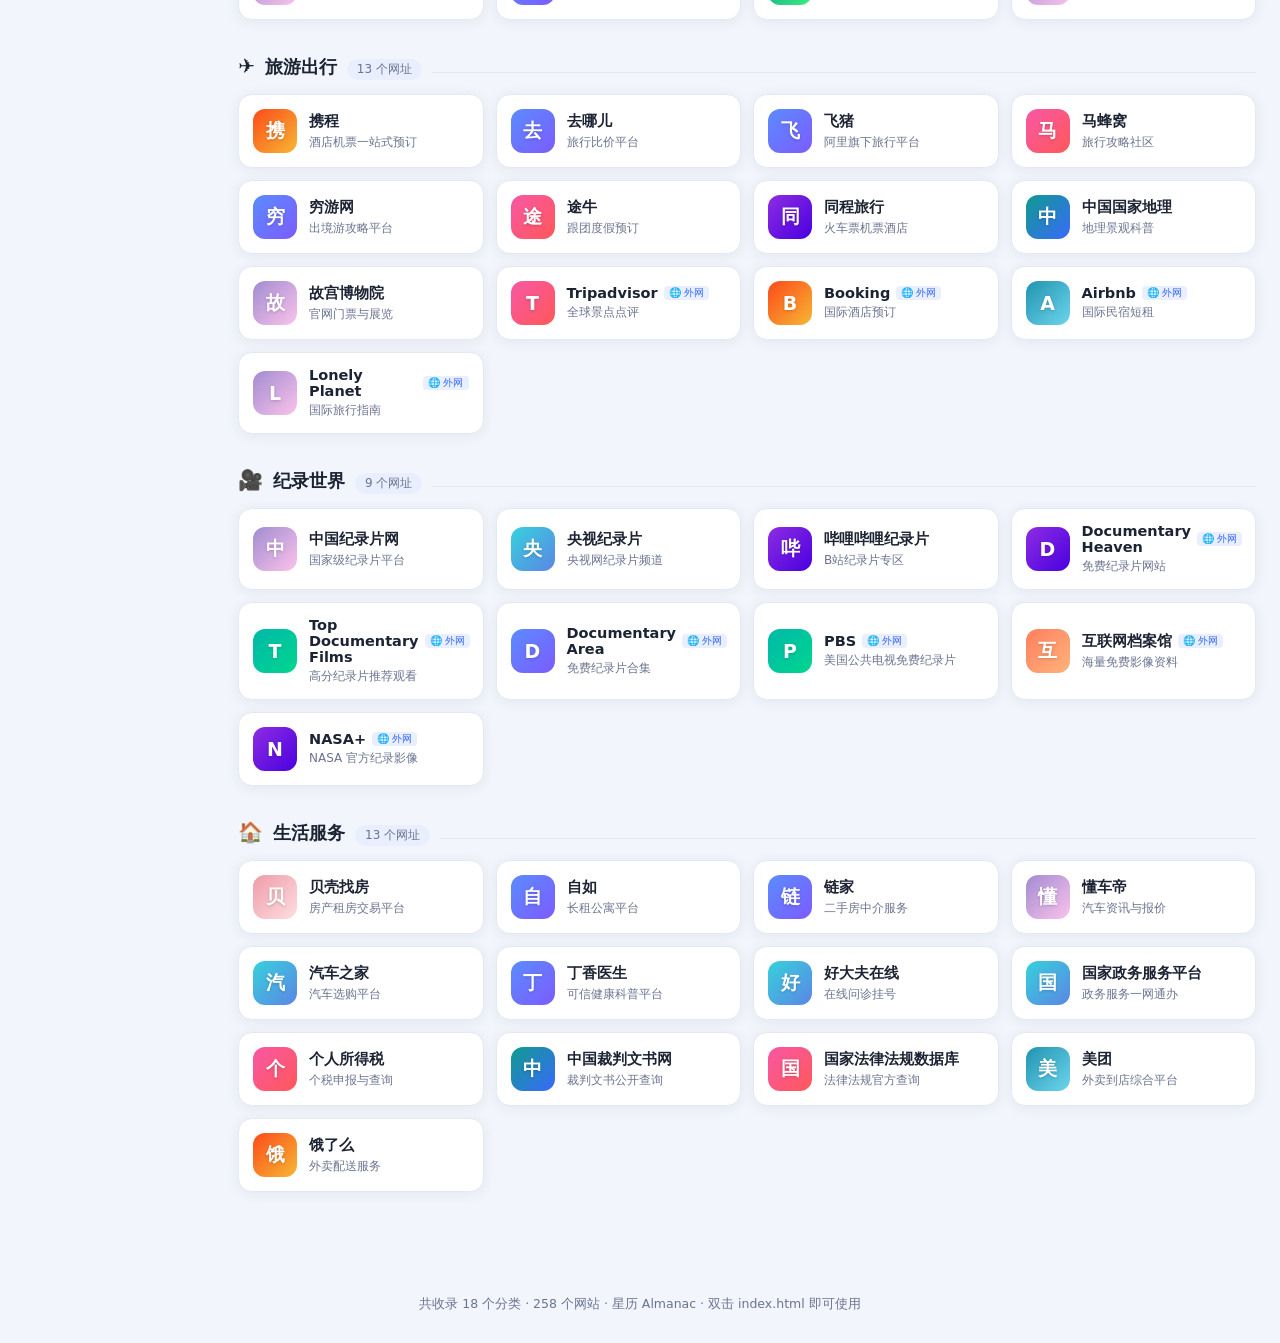
==== commit 48b145d1: "调整弹窗尺寸" ====
--- a/index.html
+++ b/index.html
@@ -73,7 +73,7 @@
 
   <!-- ======== 添加网址弹窗 ======== -->
   <div class="modal-mask" id="modalMask" hidden>
-    <div class="modal">
+    <div class="modal add-modal">
       <h3>＋ 添加常用网址</h3>
       <label>名称 *
         <input id="fName" type="text" maxlength="30" placeholder="例如：少数派">
@@ -260,7 +260,7 @@
 
   <!-- ======== 本机账号弹窗 ======== -->
   <div class="modal-mask" id="accountMask" hidden>
-    <div class="modal" style="max-width:380px">
+    <div class="modal account-modal">
       <h3>👤 本机账号</h3>
       <p class="account-tip">当前身份：<b id="accCur">默认</b> · 不同身份各自拥有一份独立数据（纪念日、生日、心情、图片、网址自定义）；主题与壁纸为本机共用。</p>
       <p class="account-tip" id="accList"></p>
--- a/css/style.css
+++ b/css/style.css
@@ -254,7 +254,6 @@
 }
 
 /* ---------- 万年历 ---------- */
-.cal-modal { max-width: 430px; }
 .cal-head { display: flex; align-items: center; justify-content: space-between; margin-bottom: 10px; }
 .cal-title { text-align: center; }
 .cal-title b { font-size: 17px; display: block; }
@@ -272,7 +271,7 @@
 .cal-grid > span { display: block; }
 .cal-cell {
   border: none; background: transparent; color: var(--text);
-  border-radius: 10px; padding: 5px 2px 4px; min-height: 50px;
+  border-radius: 10px; padding: 4px 1px 3px; min-height: 46px;
   display: flex; flex-direction: column; align-items: center; gap: 1px;
   transition: background .12s;
 }
@@ -292,8 +291,8 @@
 .cal-cell.selected .lunar.fest,
 .cal-cell.selected .lunar.term { color: rgba(255, 255, 255, .9); }
 .cal-detail {
-  margin-top: 12px; background: var(--bg); border: 1px solid var(--border);
-  border-radius: 12px; padding: 10px 14px; font-size: 13px; line-height: 1.95; min-height: 84px;
+  margin-top: 10px; background: var(--bg); border: 1px solid var(--border);
+  border-radius: 12px; padding: 8px 11px; font-size: 12.5px; line-height: 1.8; min-height: 72px;
 }
 .cal-detail b { color: var(--accent); }
 .cal-detail .fest-line { color: #e89a3c; font-weight: 600; }
@@ -350,11 +349,6 @@
 }
 /* 日历格子上的记录圆点 */
 .cal-cell { position: relative; }
-.cal-cell .rec-dot {
-  position: absolute; bottom: 3px; left: 50%; transform: translateX(-50%);
-  width: 5px; height: 5px; border-radius: 50%;
-}
-.cal-cell.selected .rec-dot { background: #fff !important; }
 .cal-rec-line { color: var(--text); }
 .cal-timer-line { color: #8b5cf6; }
 /* 格内多色标记（生日按类型色，纪念日紫罗兰） */
@@ -444,7 +438,7 @@
 
 /* ---------- 纪念日 · 正计时 ---------- */
 .timer-modal {
-  width: 540px; min-width: 500px; min-height: 300px;
+  width: 540px; min-height: 300px;
   max-width: 96vw; max-height: 94vh; overflow: auto;
   resize: both;                  /* 右下角拖拽调整大小 */
   display: flex; flex-direction: column;
@@ -599,8 +593,6 @@
 .side-item.active.drag-above { box-shadow: inset 0 2.5px 0 #fff; }
 .side-item.active.drag-below { box-shadow: inset 0 -2.5px 0 #fff; }
 .card.drag-over { border-color: var(--accent); box-shadow: 0 0 0 2.5px rgba(59, 108, 255, .4); }
-@media (max-width: 900px) {
-}
 
 /* ---------- 侧栏内部滚动（修复超高滑不到底） ---------- */
 .sidebar {
@@ -614,11 +606,6 @@
 /* ---------- 滚动联动高亮 ---------- */
 .side-item.spy { background: var(--chip); color: var(--text); }
 .side-item.active.spy { color: #fff; }
-
-
-/* 移动端保持原有横向布局，不启用网格缩略图 */
-@media (max-width: 900px) {
-}
 
 /* ---------- 侧栏首行：模式按钮与全部并列 ---------- */
 .side-head { display: flex; gap: 6px; margin-bottom: 4px; align-items: stretch; }
@@ -681,15 +668,7 @@
 /* 页首 Logo 内联 SVG */
 .logo-dot svg { display: block; }
 
-/* ---------- 页面至少撑满整个浏览器窗口高度 ---------- */
-body {
-  min-height: 100vh;
-  display: flex;
-  flex-direction: column;
-}
-.layout { flex: 1; }
-
-/* ---------- 修正：撤销 body flex，改用最小高度撑满窗口 ---------- */
+/* ---------- 页面至少撑满整个浏览器窗口高度（最小高度方案） ---------- */
 body { display: block; min-height: 100vh; }
 .layout { flex: none; min-height: calc(100vh - 250px); }
 
@@ -797,8 +776,7 @@
 .tomato-modal {
   width: min(1060px, 95vw); height: min(860px, 90vh);
   max-width: 96vw; max-height: 94vh;
-  min-width: 320px; min-height: 300px;
-  padding: 0; overflow: hidden;
+  padding: 0;
   display: flex; flex-direction: column;
   resize: both;                  /* 右下角可拖拽调整大小 */
 }
@@ -810,7 +788,7 @@
 .tomato-head .tomato-tip { font-size: 12px; color: var(--muted); }
 .tomato-head .btn { margin-left: auto; }
 .tomato-modal iframe {
-  flex: 1 1 auto; width: 100%; border: 0; background: #f6f4f0;  /* 番茄钟浅色底色 */
+  flex: 1 1 auto; width: 100%; border: 0; background: var(--card);  /* 跟随主题，番茄钟自身底色加载后接管 */
 }
 @media (max-width: 900px) {
   .tomato-modal { width: 96vw; height: 88vh; resize: none; }
@@ -887,21 +865,14 @@
   overflow: hidden; text-overflow: ellipsis; white-space: nowrap;
 }
 .pack-empty { padding: 26px 0; text-align: center; color: var(--muted); font-size: 13px; }
-/* 当天森林行（万年历详情）：树用象限图标，悬停看树种与任务名 */
-.cal-forest-line {
-  display: inline-block; max-width: 100%; cursor: pointer;
-  color: #3d8f5f; font-size: 12px;
-  overflow: hidden; text-overflow: ellipsis; white-space: nowrap;
-  vertical-align: bottom;
-}
-.cal-forest-line:hover { text-decoration: underline; }
-.cal-forest-i { font-style: normal; font-size: 13px; margin-right: 2px; }
+/* （v62 的“当天森林行”样式与 v67 的 .cal-forest-i 基础规则已被 v66/v67 方案取代，清理批次删除） */
 
 /* ======== 弹窗统一可拖拽调大小 + 内容自适应（v64） ======== */
-/* 所有 .modal 弹窗右下角出现拖拽柄：缩小后内容可滚动，放大后内容铺开 */
+/* 所有 .modal 弹窗右下角出现拖拽柄：缩小后内容可滚动，放大后内容铺开；
+   初始大小按内容，仅设宽松下限（v67 起，240×140） */
 .modal {
   resize: both; overflow: auto;
-  min-width: 280px;
+  min-width: 240px; min-height: 140px;
   max-width: 96vw; max-height: 92vh;
 }
 /* 日记弹窗：放大时输入框跟着变高（替代输入框自己的拖拽柄） */
@@ -914,7 +885,8 @@
 @media (max-width: 900px) {
   .modal { resize: none; }
 }
-/* 保护已调好的两个弹窗：番茄钟内滚 iframe 不出外层滚动条；纪念日列表内部滚 */
+/* 保护已调好的两个弹窗（须在 .modal 通用规则之后）：番茄钟内滚 iframe
+   不出外层滚动条；纪念日保持较宽下限 */
 .tomato-modal { overflow: hidden; min-width: 320px; min-height: 300px; }
 .timer-modal { min-width: 500px; }
 
@@ -942,41 +914,16 @@
   transition: width .4s ease;
 }
 .cal-forest-box b { font-size: 11px; color: #3d8f5f; margin-left: 4px; white-space: nowrap; }
-/* 当天内容导出面板 */
-.daypack-modal { width: min(430px, 92vw); }
-.daypack-date { font-size: 12.5px; color: var(--muted); margin-bottom: 8px; }
-.daypack-list { border: 1.5px solid var(--border); border-radius: 10px; overflow: hidden; }
-.daypack-row {
-  display: flex; align-items: center; gap: 10px;
-  padding: 8px 10px; cursor: pointer;
-  border-bottom: 1px dashed var(--border);
-}
-.daypack-row:last-child { border-bottom: 0; }
-.daypack-row:hover { background: var(--chip); }
-.daypack-row.empty { opacity: .45; cursor: default; }
-.daypack-name { font-size: 13px; flex: none; }
-.daypack-desc {
-  flex: 1; min-width: 0; font-size: 12px; color: var(--muted);
-  overflow: hidden; text-overflow: ellipsis; white-space: nowrap; text-align: right;
-}
-.daypack-modal .pack-bar { margin-top: 10px; justify-content: flex-end; }
 /* 顶栏按钮拖拽排序 */
 #headerActions button { cursor: grab; }
 #headerActions button.dragging { opacity: .4; cursor: grabbing; }
 
-/* ======== v67：➕ 白底按钮 · 弹窗初始大小内容自适应 ======== */
+/* ======== v67：➕ 白底按钮 ======== */
 /* 添加网址：白色底纹，与彩色图标区分 */
 #addBtn.add-site-btn {
   background: var(--card); border: 1.5px solid var(--border); color: var(--accent);
 }
-#addBtn.add-site-btn:hover { border-color: var(--accent); transform: translateY(-1px); }
-/* 弹窗：初始大小按内容，仅设宽松下限；拖拽能力不变 */
-.modal { min-width: 240px; min-height: 140px; }
-
-/* ======== v67 微调 ======== */
-/* 顶栏添加图标：白色底纹 */
-#headerActions #addBtn { background: var(--card); border-color: var(--border); color: var(--accent); }
-#headerActions #addBtn:hover { border-color: var(--accent); filter: brightness(.97); }
+#addBtn.add-site-btn:hover { border-color: var(--accent); transform: translateY(-1px); filter: brightness(.97); }
 /* 当天森林图标：与心情按钮同尺寸的小圆片，并列排布 */
 .cal-forest-box { gap: 4px; }
 .cal-forest-box .cal-forest-i {
@@ -1015,19 +962,10 @@
 .wp-cs input[type="color"]::-webkit-color-swatch-wrapper { padding: 0; }
 .wp-cs input[type="color"]::-webkit-color-swatch { border: none; border-radius: 5px; }
 .wp-cs.custom input[type="color"] { border-color: var(--accent); }
-/* 自定义三色极光：颜色由 --wp-c1/2/3 注入，动画与预设共用 wpAurora */
-.wallpaper-layer.wp-grad-custom {
-  background:
-    radial-gradient(ellipse at 15% 20%, color-mix(in srgb, var(--wp-c1) 60%, transparent), transparent 55%),
-    radial-gradient(ellipse at 85% 15%, color-mix(in srgb, var(--wp-c2) 55%, transparent), transparent 55%),
-    radial-gradient(ellipse at 70% 85%, color-mix(in srgb, var(--wp-c3) 50%, transparent), transparent 55%),
-    linear-gradient(135deg, color-mix(in srgb, var(--wp-c1) 22%, #060913), color-mix(in srgb, var(--wp-c2) 18%, #060913));
-  background-size: 220% 220%, 220% 220%, 220% 220%, 100% 100%;
-  animation: wpAurora 26s ease-in-out infinite alternate;
-}
 
 /* ======== v68：更多渐变预设 + 布局修正 ======== */
-/* 预设 4~8：配色注入 --wp-c1/2/3，与自定义共用同一套极光渲染 */
+/* 预设 4~8：配色注入 --wp-c1/2/3，与自定义三色极光（wp-grad-custom，
+   颜色由 --wp-c1/2/3 注入）共用下面同一套极光渲染与 wpAurora 动画 */
 .wp-grad-4 { --wp-c1: #ff7e5f; --wp-c2: #ffb347; --wp-c3: #ff5e62; }
 .wp-grad-5 { --wp-c1: #ff9a9e; --wp-c2: #fbc2eb; --wp-c3: #ffdde1; }
 .wp-grad-6 { --wp-c1: #11998e; --wp-c2: #38ef7d; --wp-c3: #a8e063; }
@@ -1059,8 +997,8 @@
 
 /* ======== v69 ======== */
 /* 万年历弹窗更紧凑 */
-.cal-modal { max-width: 384px; padding: 14px 12px; }
-.cal-cell { padding: 4px 1px; }
+.cal-modal { padding: 12px 10px; }
+.cal-cell { padding: 3px 1px; }
 .cal-detail { margin-top: 8px; font-size: 12.5px; }
 /* 新增预设 9~12 */
 .wp-grad-9 { --wp-c1: #4facfe; --wp-c2: #00f2fe; --wp-c3: #6dd5ed; }
@@ -1088,6 +1026,23 @@
 /* 导出面板：范围行严格一行、类型复选行 */
 .pack-range { flex-wrap: nowrap; white-space: nowrap; }
 .pack-range input[type="date"] { width: 118px; flex: none; }
+
+/* ======== 弹窗尺寸微调 ======== */
+/* 宽度上限必须放在 .modal 通用规则（v64 的 max-width:96vw）之后声明才生效：
+   万年历此前被 96vw 压掉上限，弹窗实为全屏宽——"弹窗还是大"的根源；
+   日记弹窗同病，一并补上限 */
+.cal-modal { max-width: 348px; }
+.diary-modal { max-width: 440px; }
+/* 添加网址：小表单收窄收紧 */
+.add-modal { max-width: 340px; padding: 18px 20px 20px; }
+/* 账号面板：加宽到"名称+当前+四个操作按钮"一行放得下，按钮不缩不小 */
+.account-modal { max-width: 480px; }
+.account-modal .acc-folder-head { flex-wrap: nowrap; }
+.account-modal .acc-folder-head b {
+  min-width: 0; overflow: hidden; text-overflow: ellipsis; white-space: nowrap;
+}
+.account-modal .acc-ops { flex: none; }
+.account-modal .acc-ops button { font-size: 11px; padding: 2px 8px; }
 .pack-types { align-items: center; }
 .pack-type {
   display: inline-flex; align-items: center; gap: 4px;
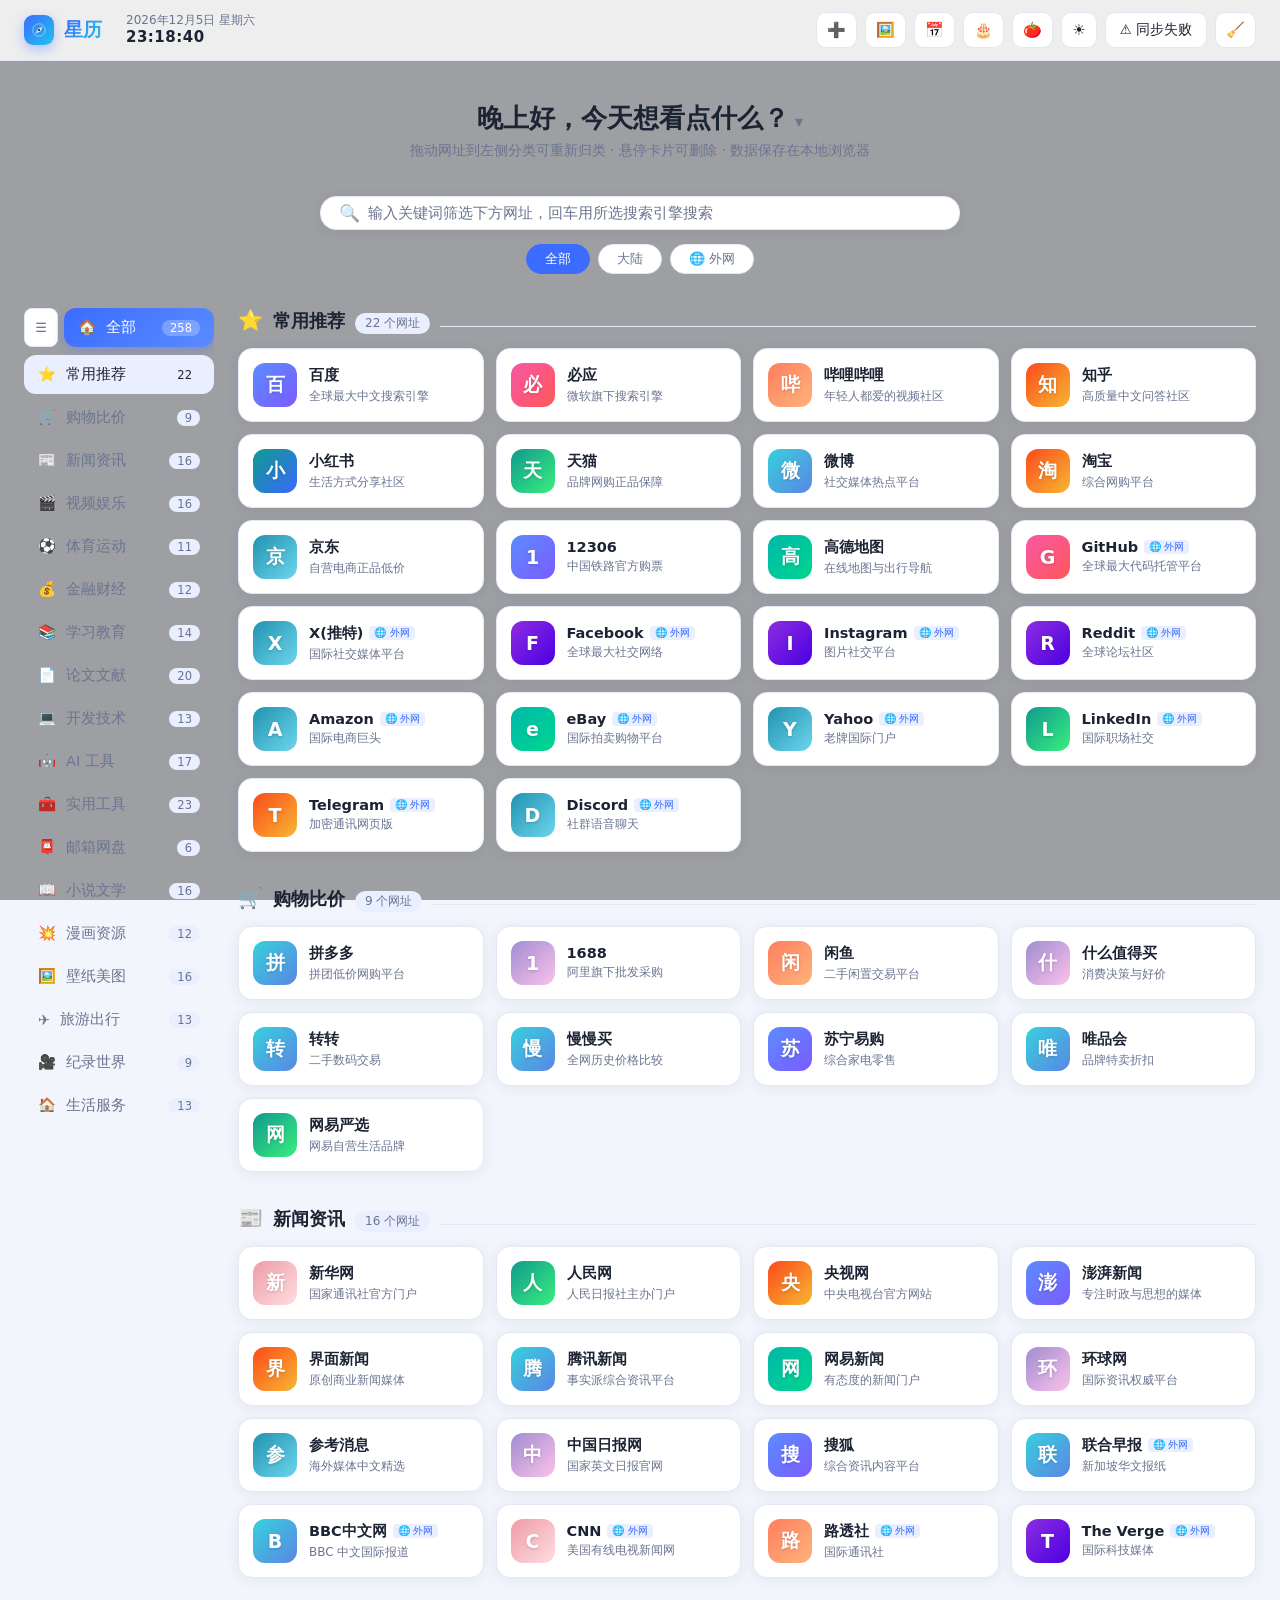
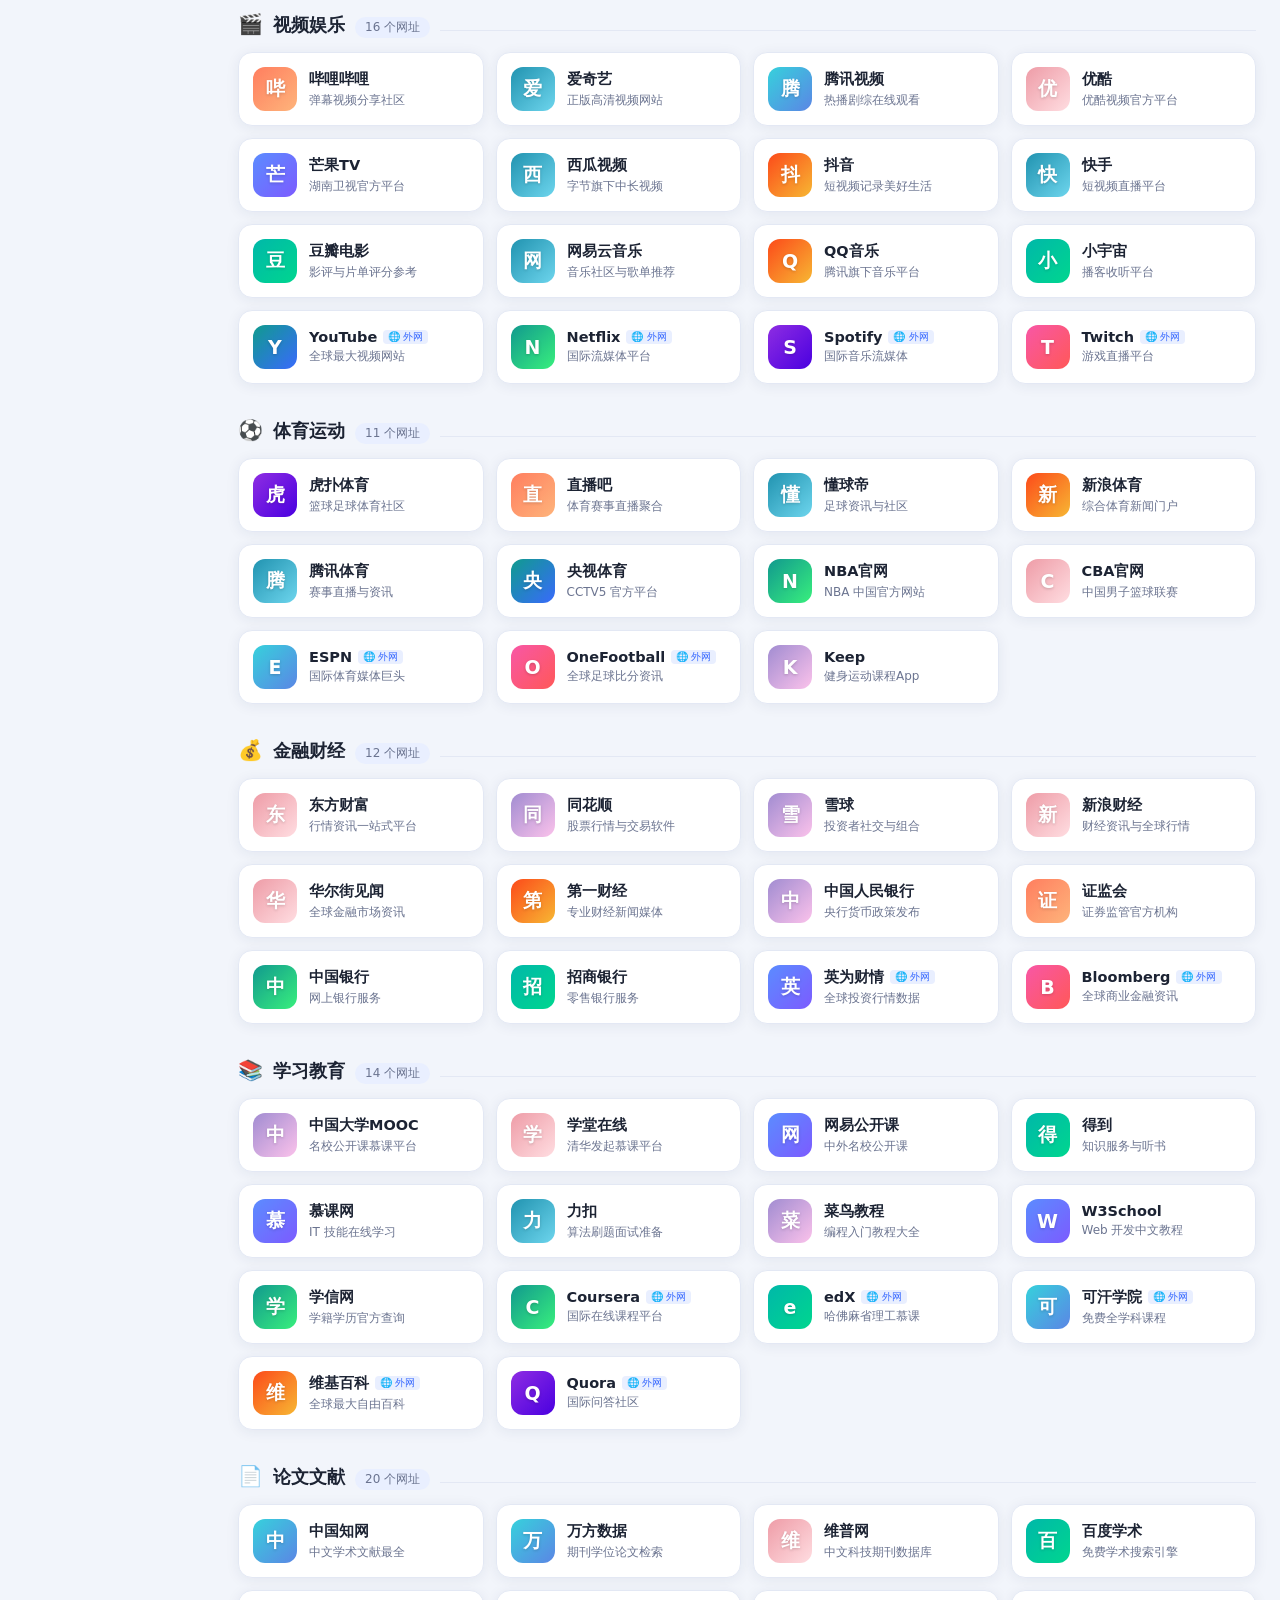
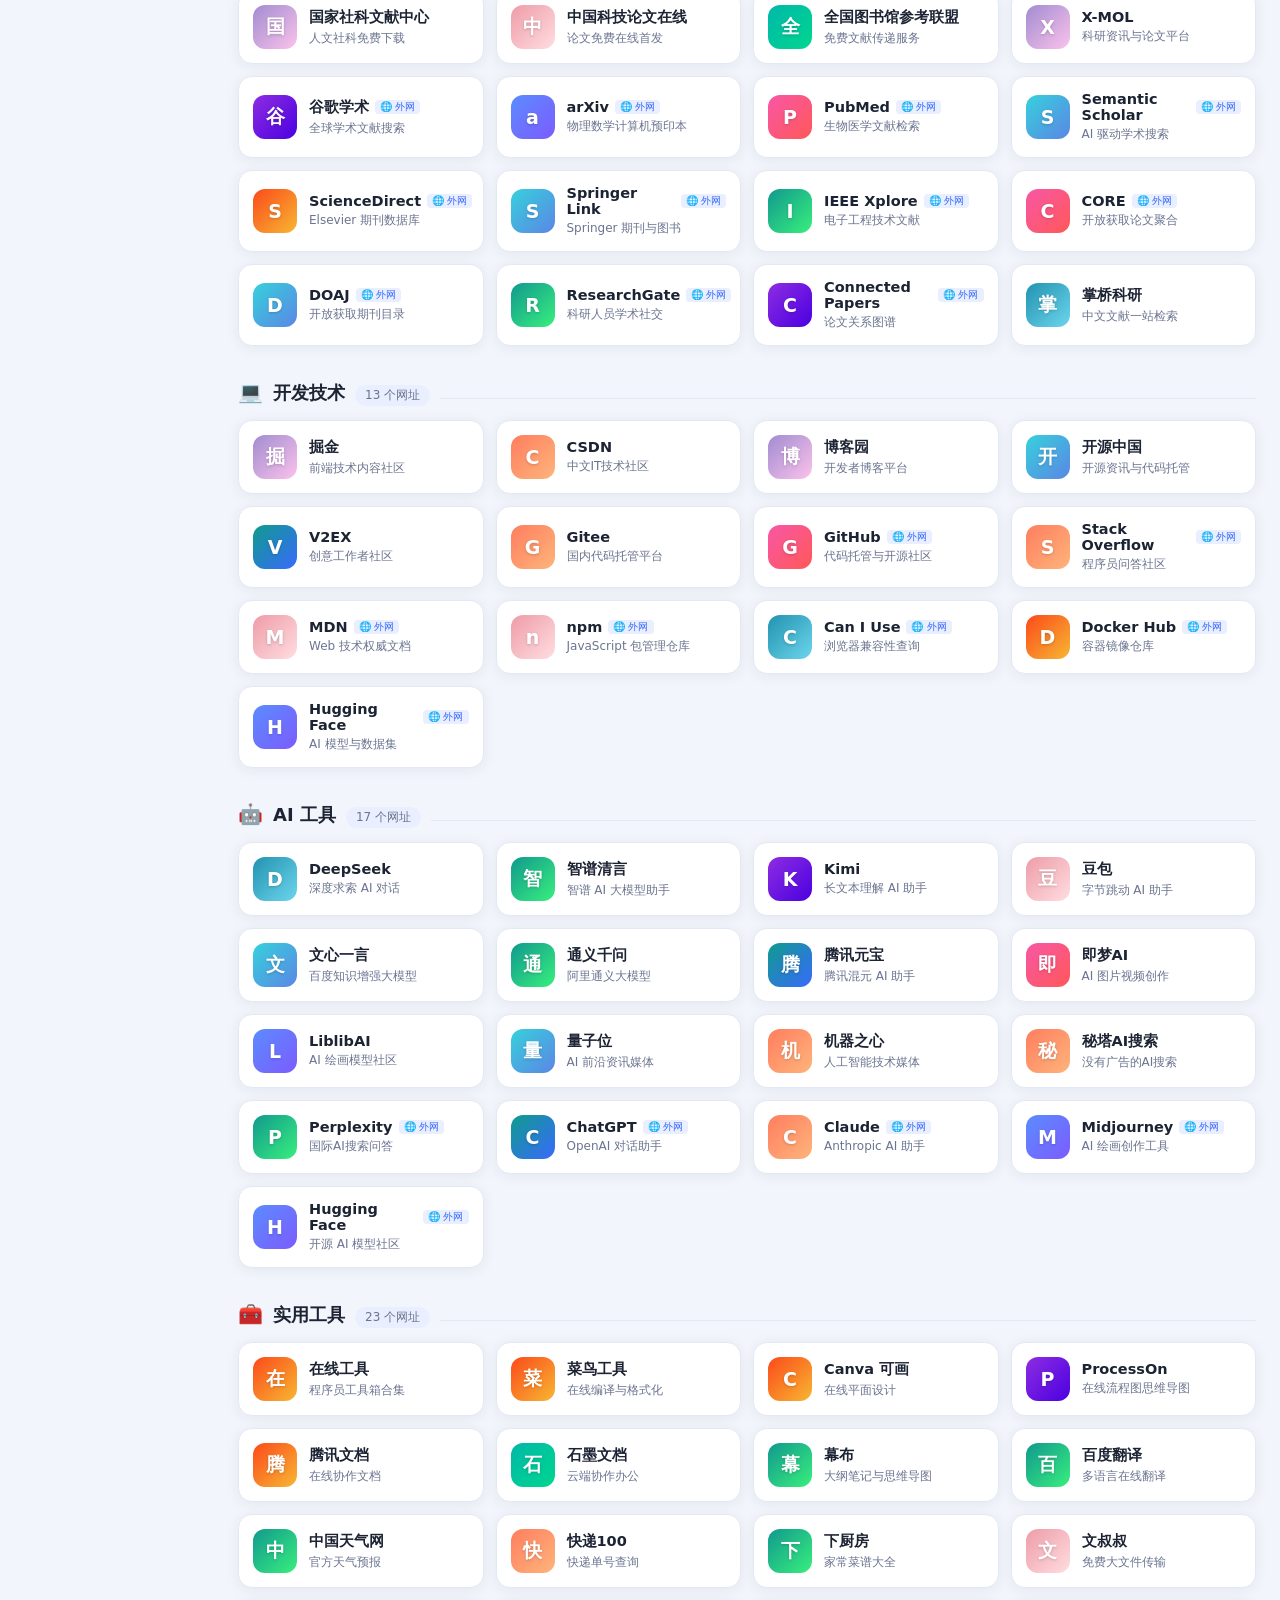
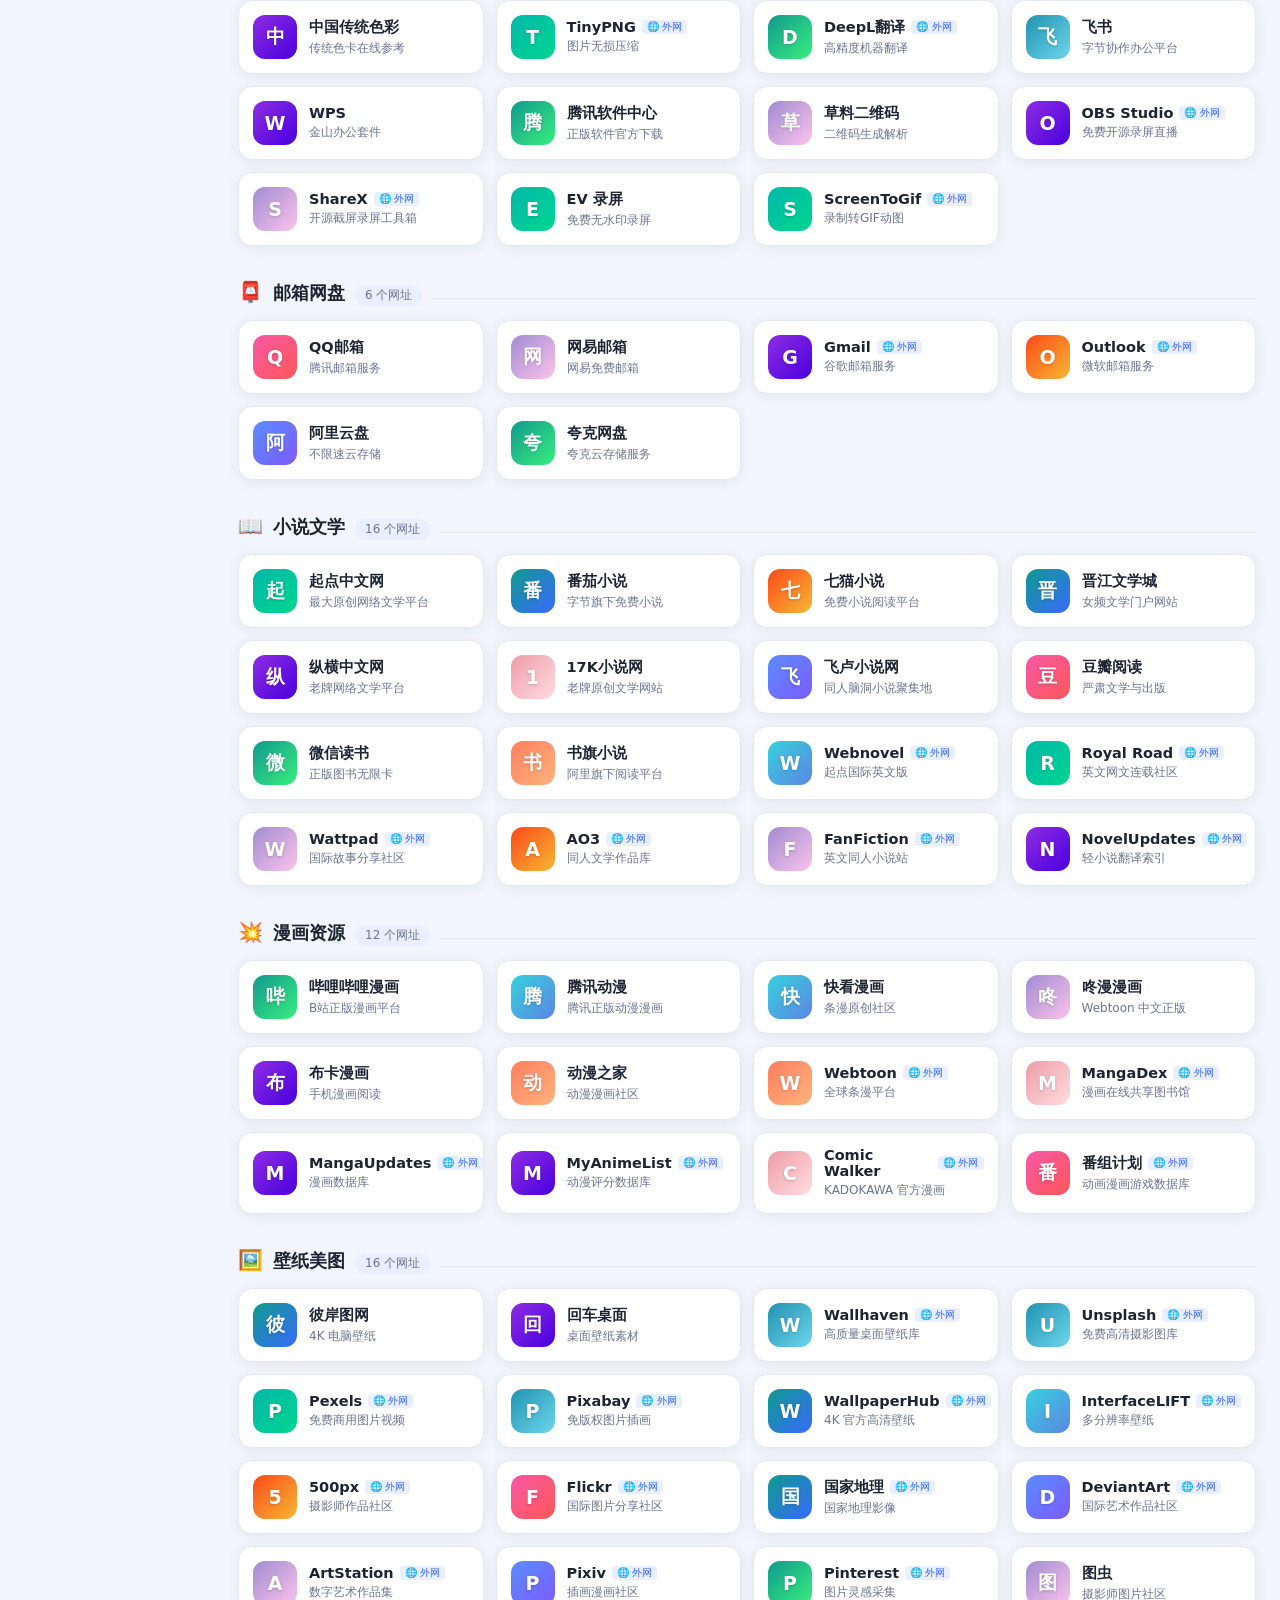
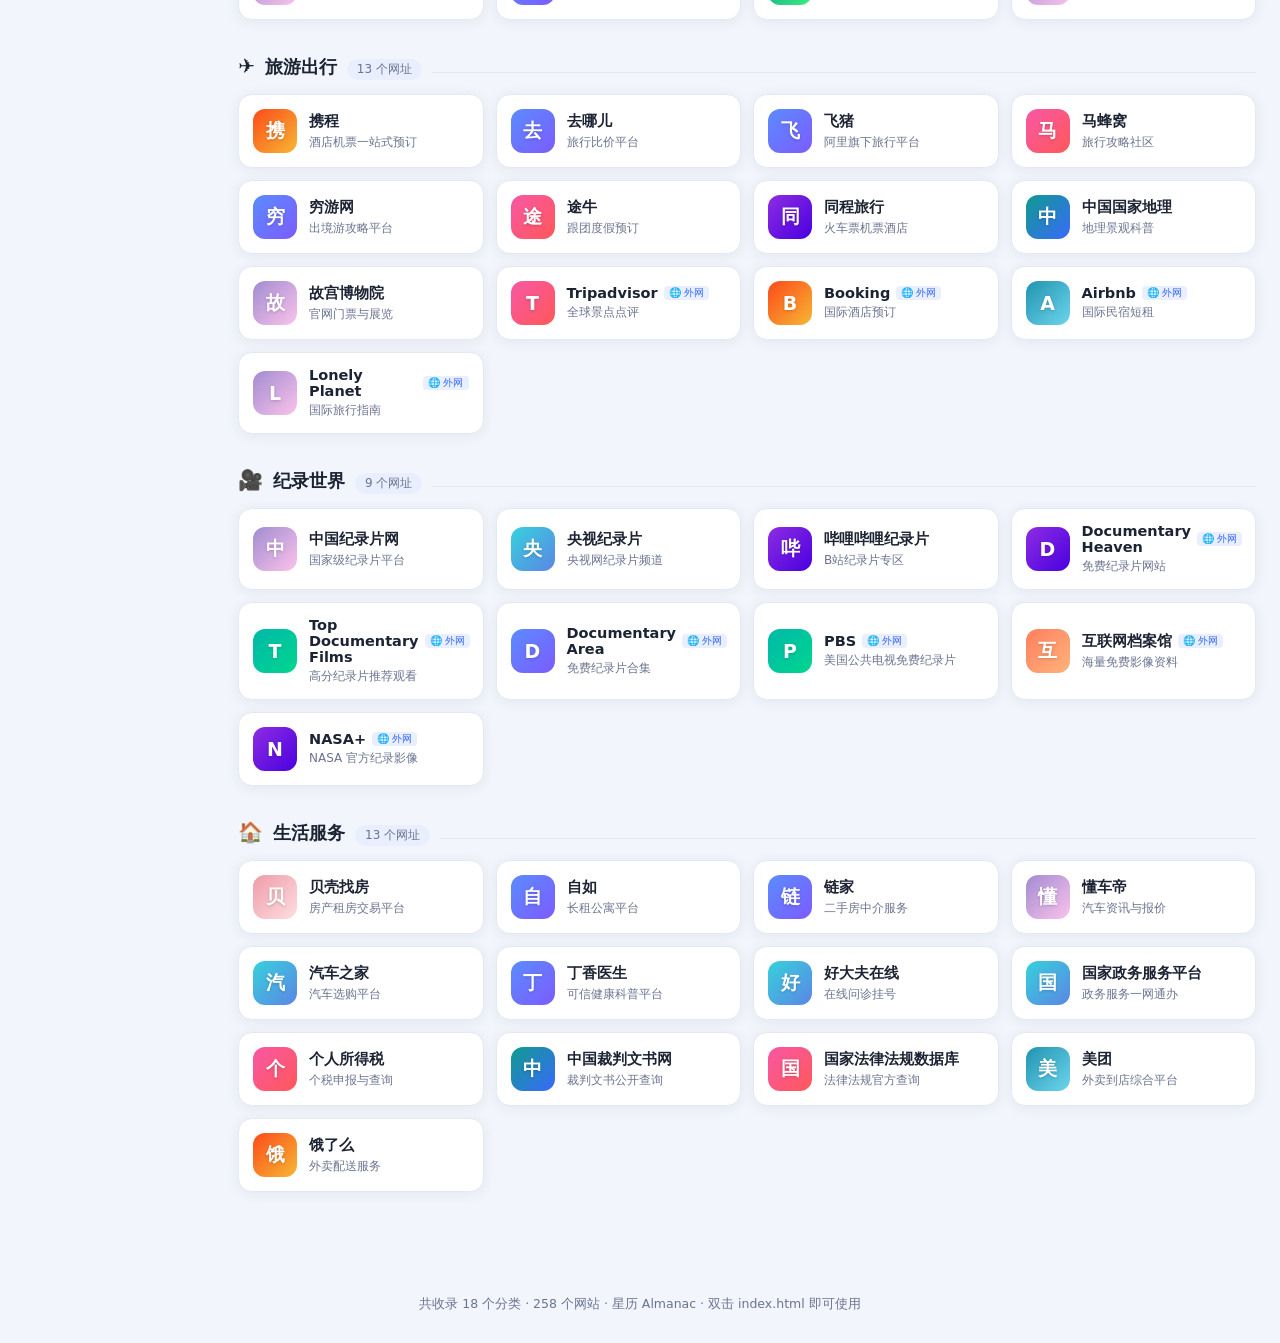
==== commit 23686dbc: "数据同步 v2.1：磁盘唯一权威、请求超时重试、多标签防覆盖、连接失败可见；用户名下拉选择账号" ====
--- a/index.html
+++ b/index.html
@@ -266,7 +266,8 @@
       <p class="account-tip" id="accList"></p>
       <div id="accManage" class="account-manage"></div>
       <label>用户名
-        <input id="accUser" maxlength="20" placeholder="已有账号，或输入新用户名创建">
+        <input id="accUser" maxlength="20" list="accUserList" placeholder="下拉选已有账号，或输入新用户名创建">
+        <datalist id="accUserList"></datalist>
       </label>
       <label>密码
         <input id="accPass" type="password" placeholder="新账号请设置密码；已有账号输入原密码">
@@ -345,8 +346,6 @@
 
   <script src="js/account.js?v=1.0"></script>
   <script src="js/data-sync.js?v=1.0"></script>
-  <script src="js/data-itab.js?v=1.0"></script>
-  <script src="js/data-bookmarks.js?v=1.0"></script>
   <script src="js/data.js?v=1.0"></script>
   <script src="js/app.js?v=1.0"></script>
   <script src="js/solarlunar.js?v=1.0"></script>
--- a/css/style.css
+++ b/css/style.css
@@ -216,6 +216,10 @@
 }
 .acc-ops button:hover { color: var(--accent); border-color: var(--accent); }
 .acc-ops .acc-rm:hover { color: var(--danger); border-color: var(--danger); }
+.acc-ops .acc-path {
+  font-size: 10.5px; color: var(--muted);
+  max-width: 260px; overflow: hidden; text-overflow: ellipsis; white-space: nowrap;
+}
 .acc-folder-stat { font-size: 11px; color: var(--muted); margin-top: 4px; line-height: 1.6; }
 .acc-item { display: flex; align-items: center; gap: 6px; font-size: 12.5px; padding: 3px 0; }
 .acc-item .acc-del, .acc-item .acc-rm {
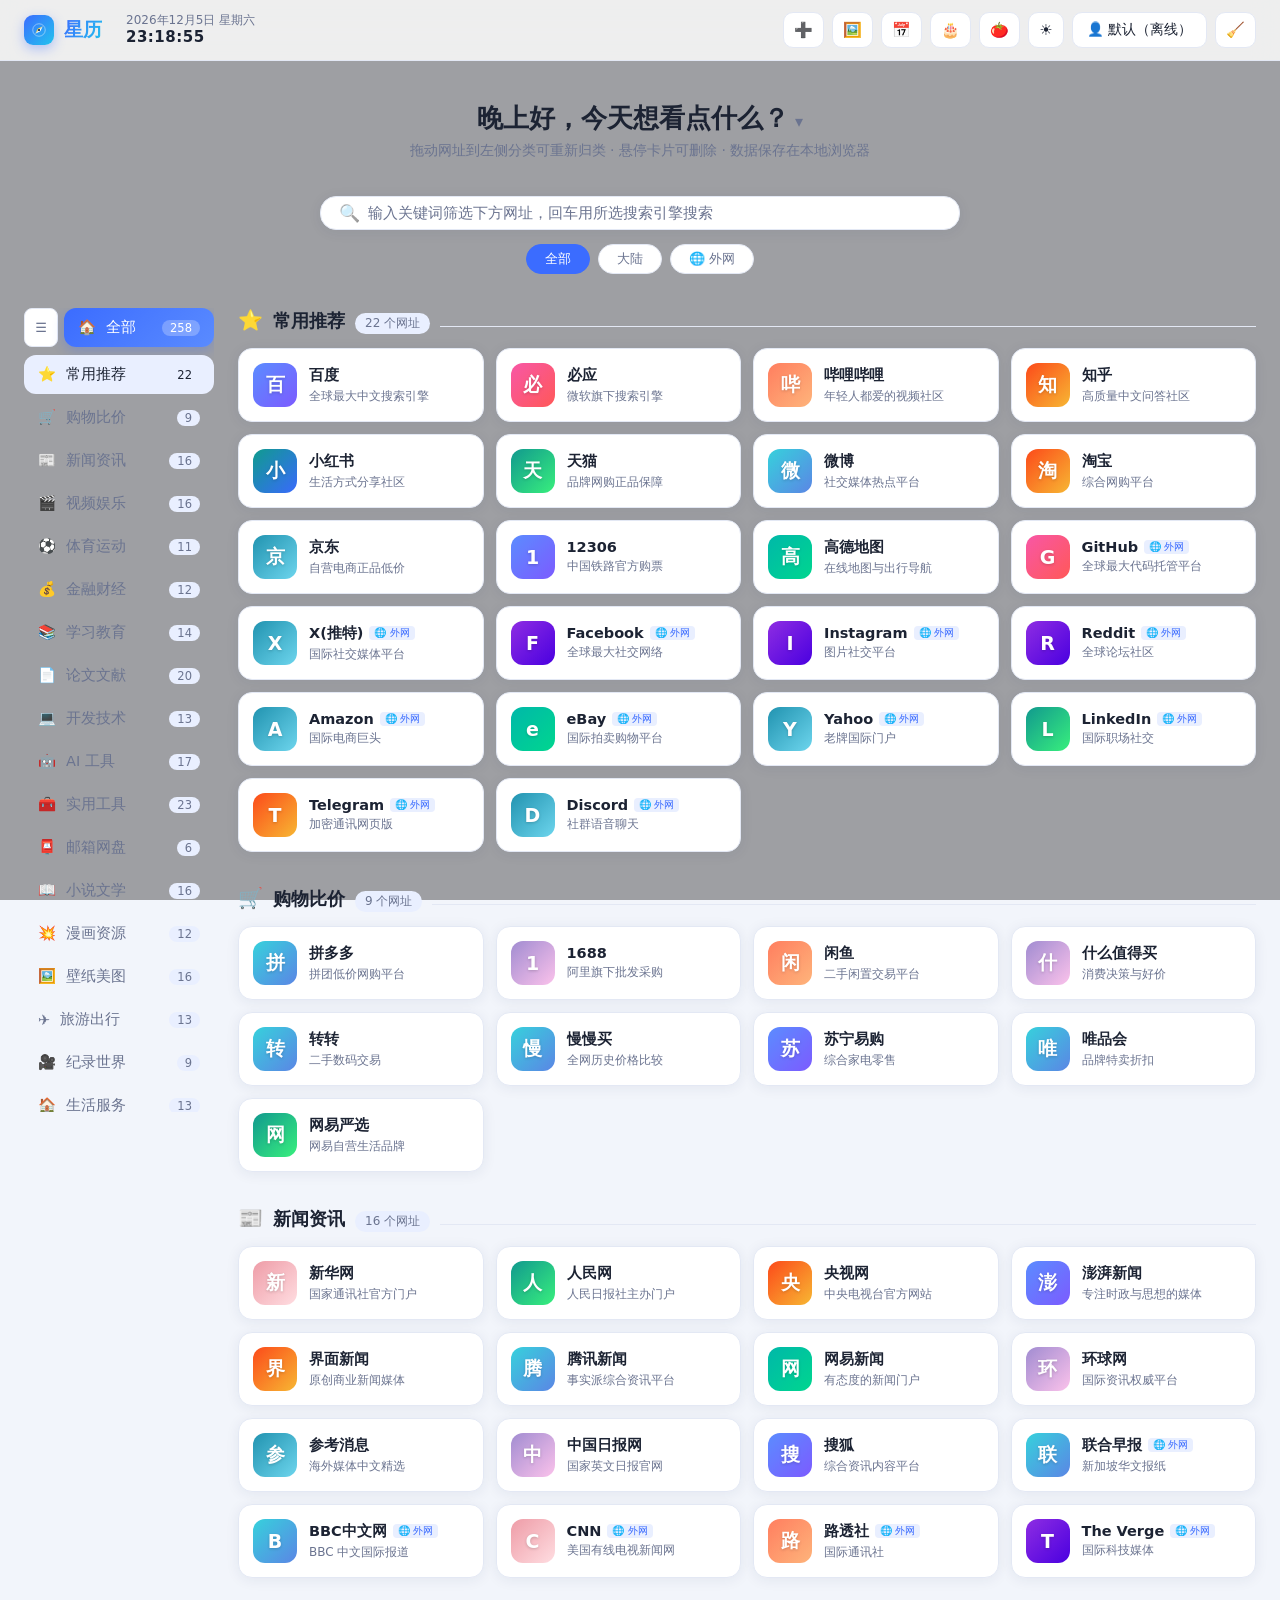
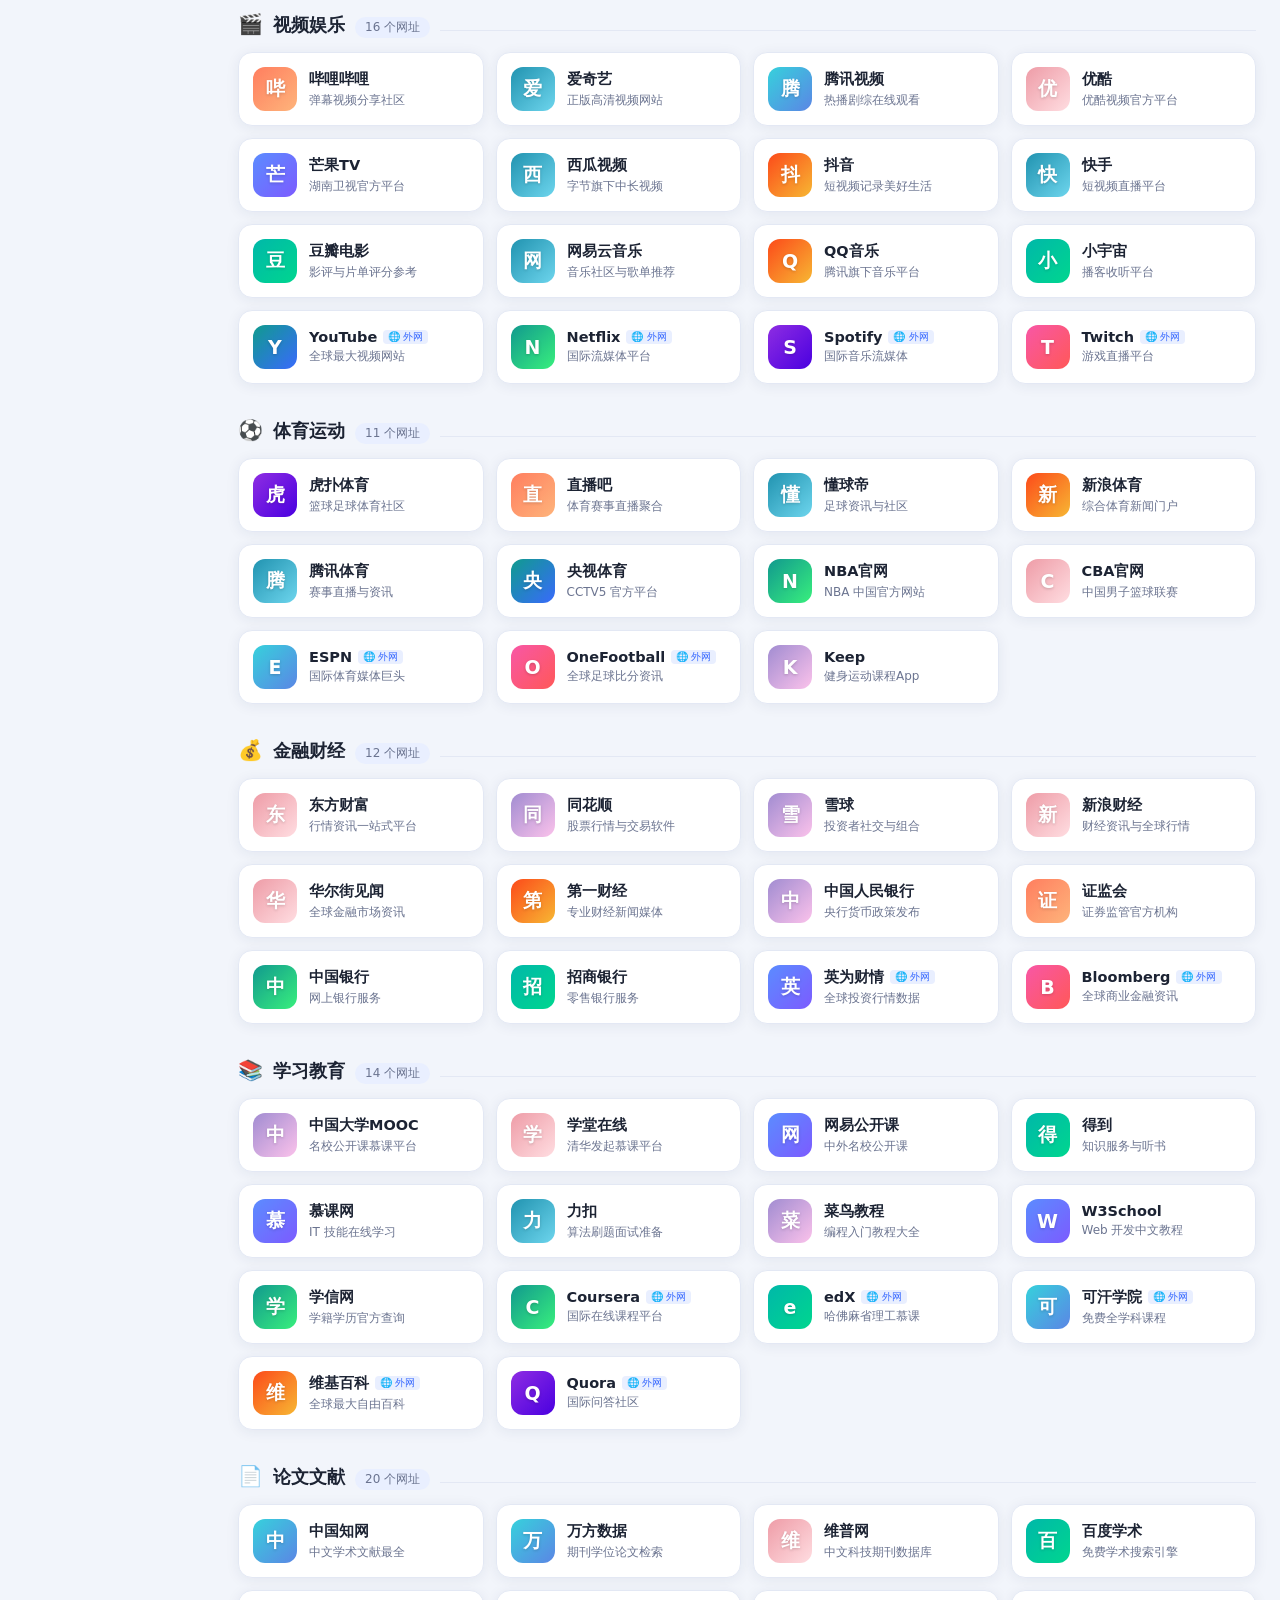
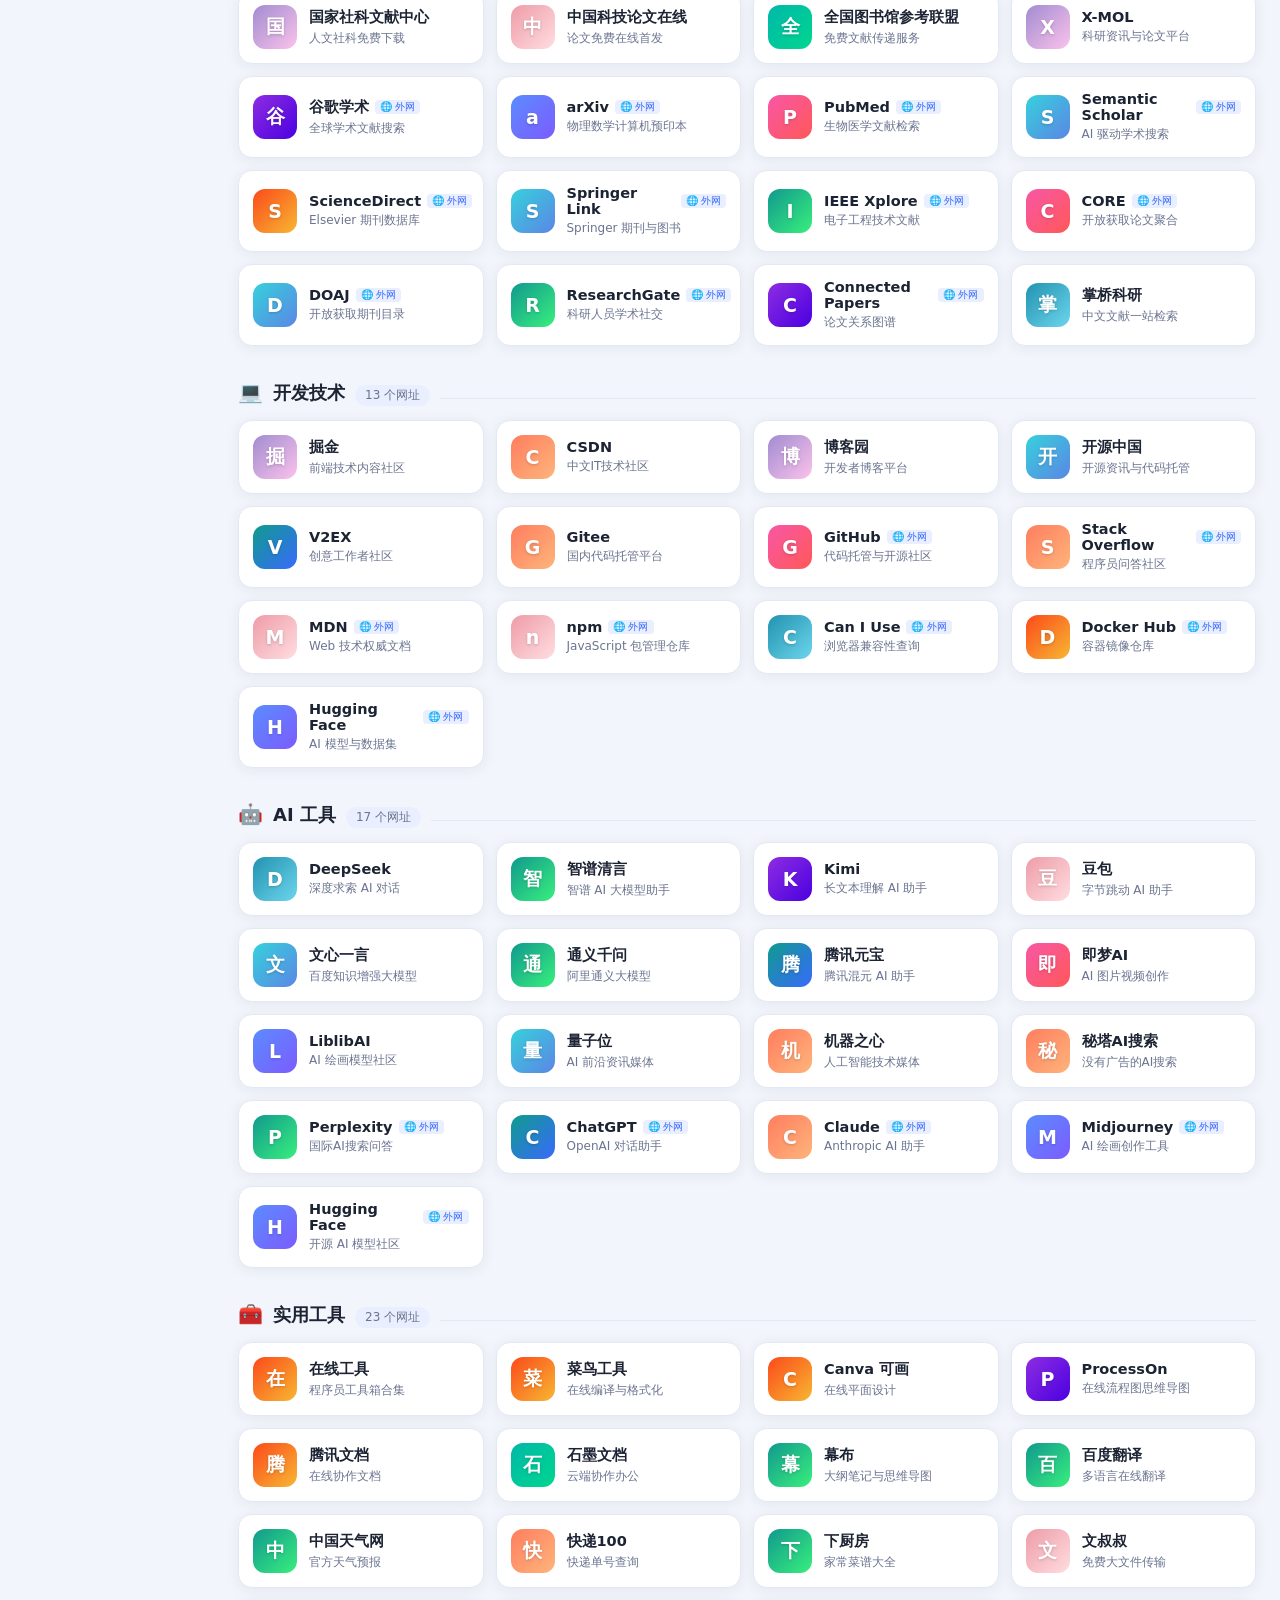
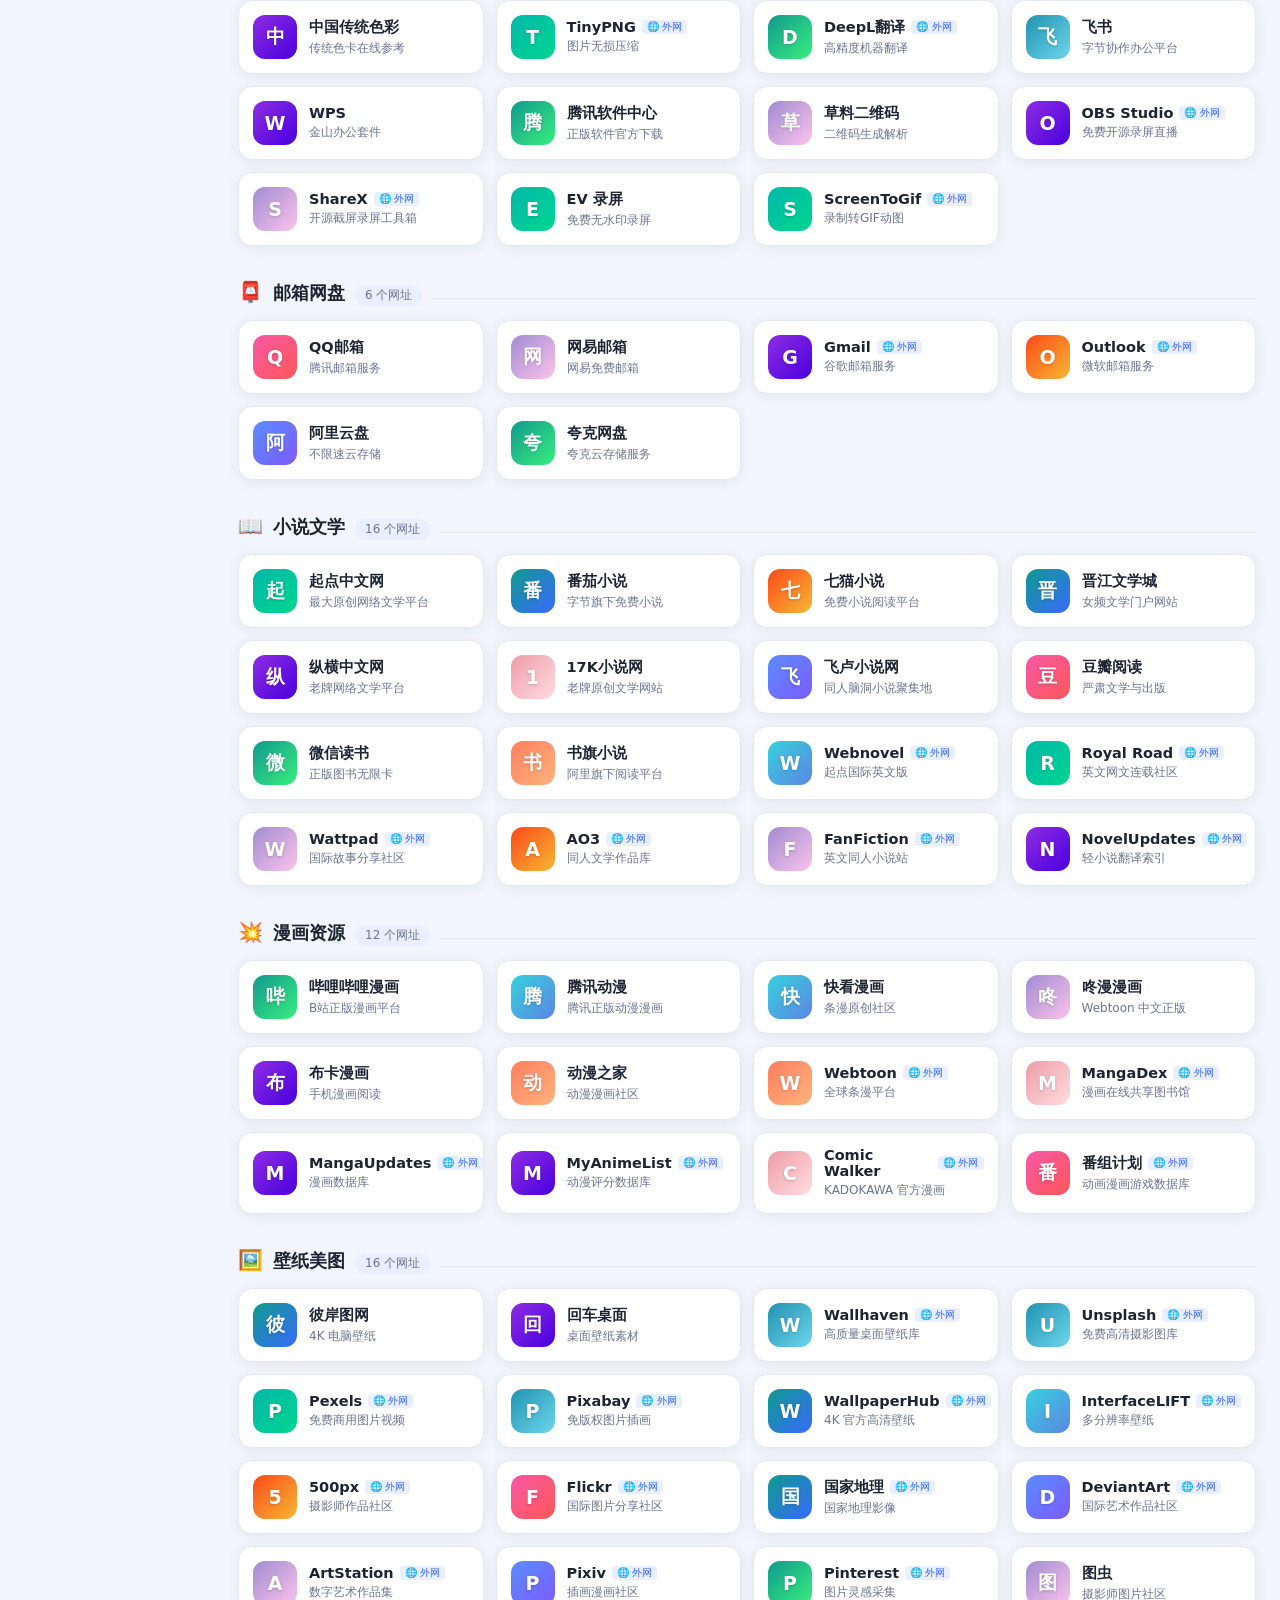
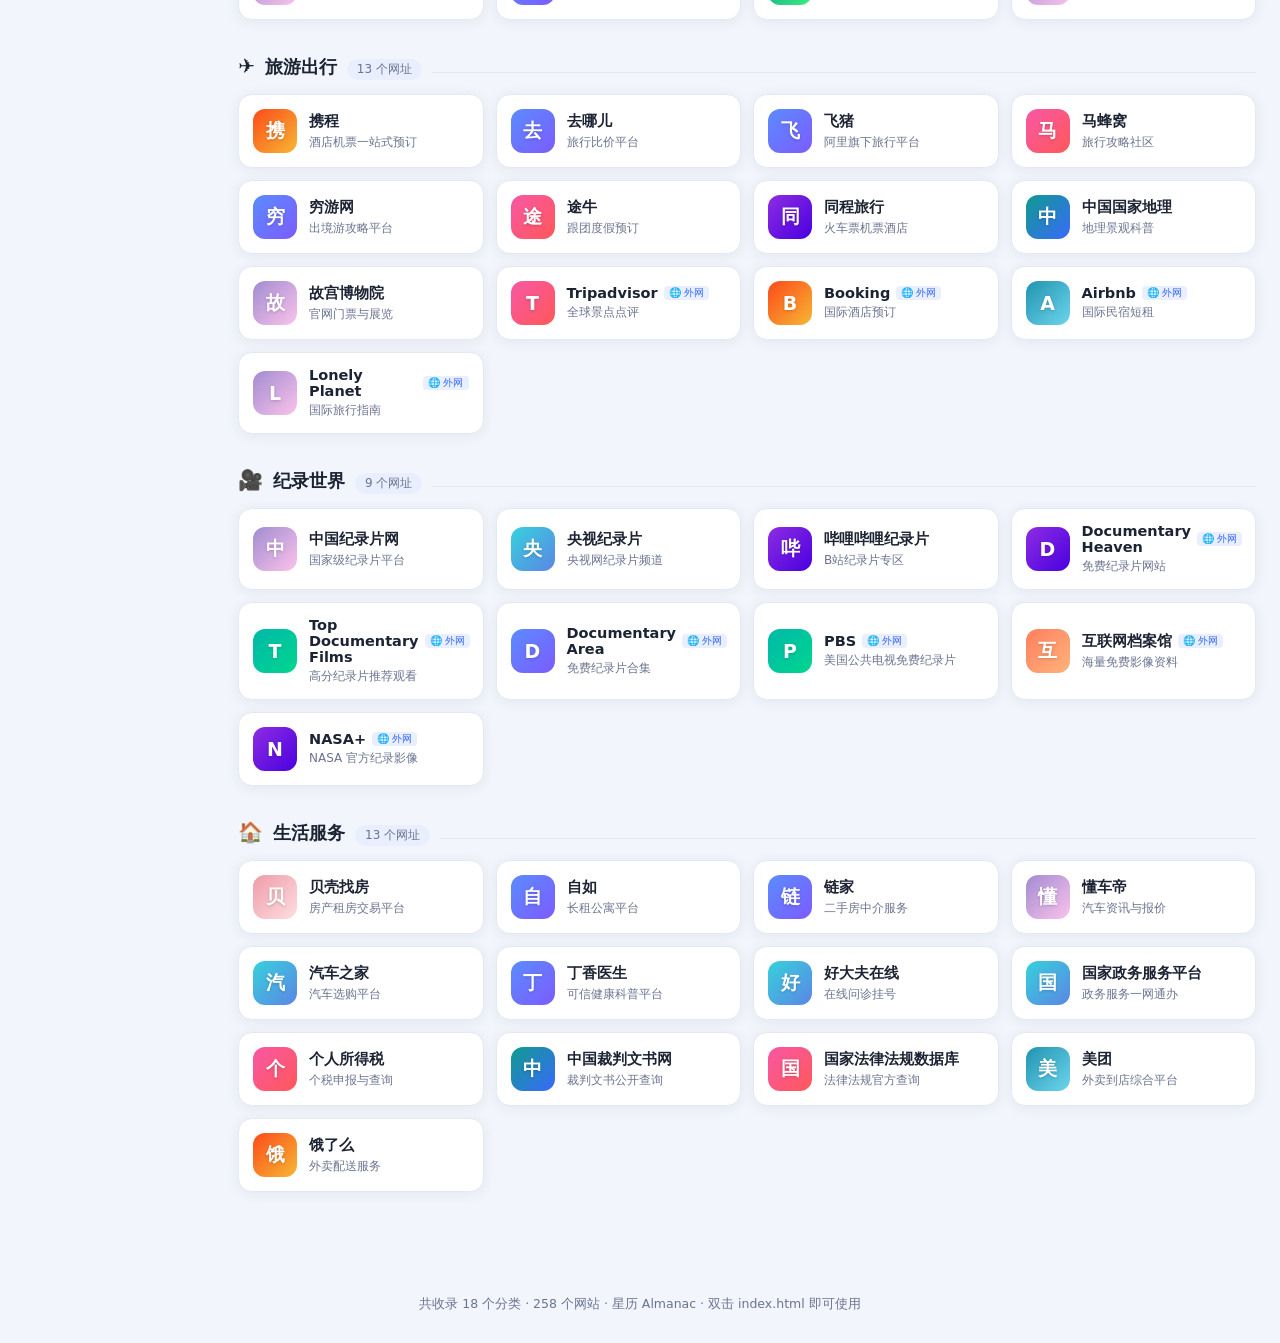
==== commit 9ecbf9f0: "在线部署无数据服务器时自动降级离线模式（GitHub Pages 可正常建号使用）；版本 1.1" ====
--- a/index.html
+++ b/index.html
@@ -6,9 +6,9 @@
   <meta name="description" content="星历 Almanac · 个人一站页：分类网址导航、万年历生日、纪念日正计时、番茄钟种树，新闻视频金融学习开发 AI 一站直达">
   <title>星历 · 我的一站</title>
   <script>/* 全站唯一版本号：发新版时改这里 + 全部 ?v= 参数 + version.json */
-  window.APP_VERSION = "1.0";</script>
+  window.APP_VERSION = "1.1";</script>
   <link rel="icon" href="data:image/svg+xml,%3Csvg xmlns='http://www.w3.org/2000/svg' viewBox='0 0 64 64'%3E%3Cdefs%3E%3ClinearGradient id='g' x1='0' y1='0' x2='1' y2='1'%3E%3Cstop offset='0' stop-color='%234f7cff'/%3E%3Cstop offset='1' stop-color='%2322c3ee'/%3E%3C/linearGradient%3E%3C/defs%3E%3Crect x='2' y='2' width='60' height='60' rx='15' fill='url(%23g)'/%3E%3Ccircle cx='32' cy='32' r='20' fill='rgba(255,255,255,0.12)'/%3E%3Ccircle cx='32' cy='32' r='20' fill='none' stroke='%23fff' stroke-opacity='0.55' stroke-width='2'/%3E%3Cpath d='M44,20L27.8,27.8L20,44Z' fill='%23ffd54d'/%3E%3Cpath d='M44,20L36.2,36.2L20,44Z' fill='%23fff'/%3E%3Ccircle cx='32' cy='32' r='3.4' fill='%23173060'/%3E%3C/svg%3E">
-  <link rel="stylesheet" href="css/style.css?v=1.0">
+  <link rel="stylesheet" href="css/style.css?v=1.1">
 </head>
 <body>
   <div id="wallpaperLayer" class="wallpaper-layer" aria-hidden="true"></div>
@@ -344,19 +344,19 @@
     </div>
   </div>
 
-  <script src="js/account.js?v=1.0"></script>
-  <script src="js/data-sync.js?v=1.0"></script>
-  <script src="js/data.js?v=1.0"></script>
-  <script src="js/app.js?v=1.0"></script>
-  <script src="js/solarlunar.js?v=1.0"></script>
-  <script src="js/records.js?v=1.0"></script>
-  <script src="js/records-ui.js?v=1.0"></script>
-  <script src="js/timers.js?v=1.0"></script>
-  <script src="js/tomato.js?v=1.0"></script>
-  <script src="js/version-check.js?v=1.0"></script>
-  <script src="js/wallpaper.js?v=1.0"></script>
-  <script src="js/header-order.js?v=1.0"></script>
-  <script src="js/diary.js?v=1.0"></script>
-  <script src="js/calendar.js?v=1.0"></script>
+  <script src="js/account.js?v=1.1"></script>
+  <script src="js/data-sync.js?v=1.1"></script>
+  <script src="js/data.js?v=1.1"></script>
+  <script src="js/app.js?v=1.1"></script>
+  <script src="js/solarlunar.js?v=1.1"></script>
+  <script src="js/records.js?v=1.1"></script>
+  <script src="js/records-ui.js?v=1.1"></script>
+  <script src="js/timers.js?v=1.1"></script>
+  <script src="js/tomato.js?v=1.1"></script>
+  <script src="js/version-check.js?v=1.1"></script>
+  <script src="js/wallpaper.js?v=1.1"></script>
+  <script src="js/header-order.js?v=1.1"></script>
+  <script src="js/diary.js?v=1.1"></script>
+  <script src="js/calendar.js?v=1.1"></script>
 </body>
 </html>
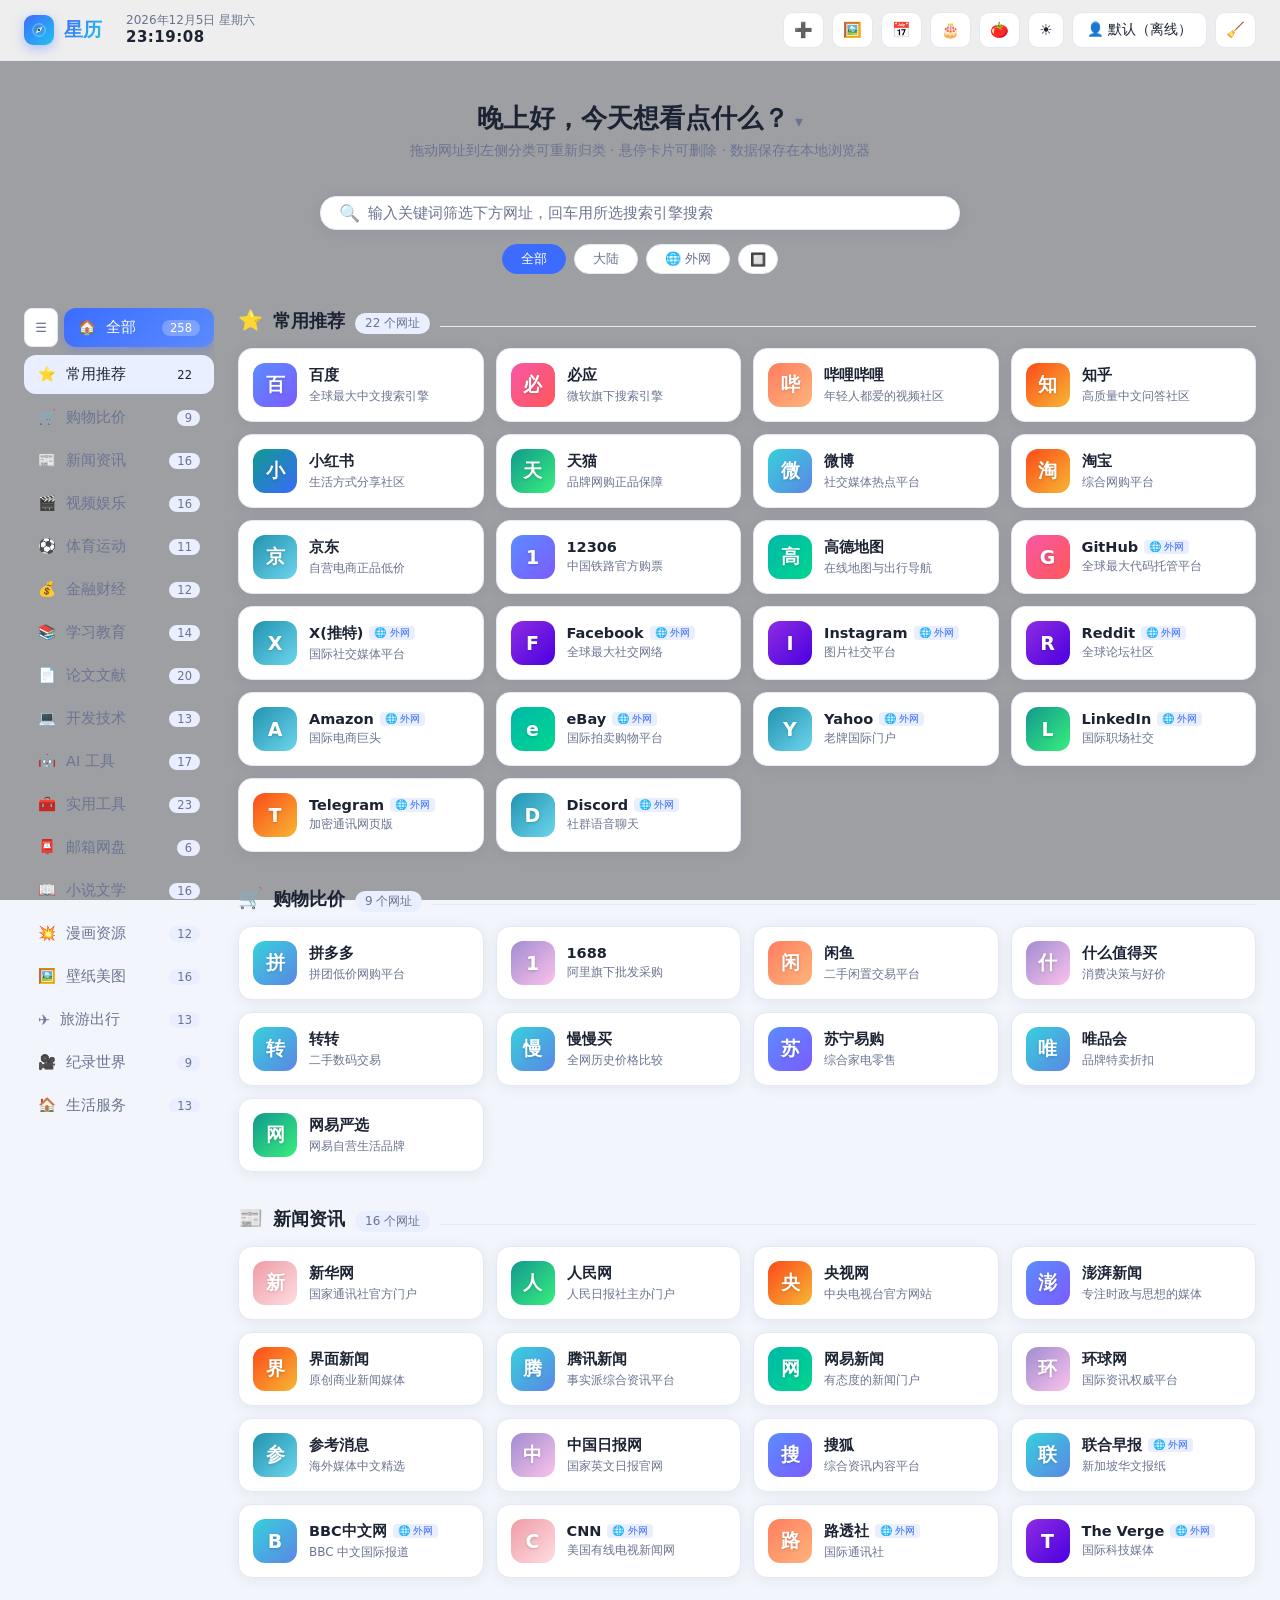
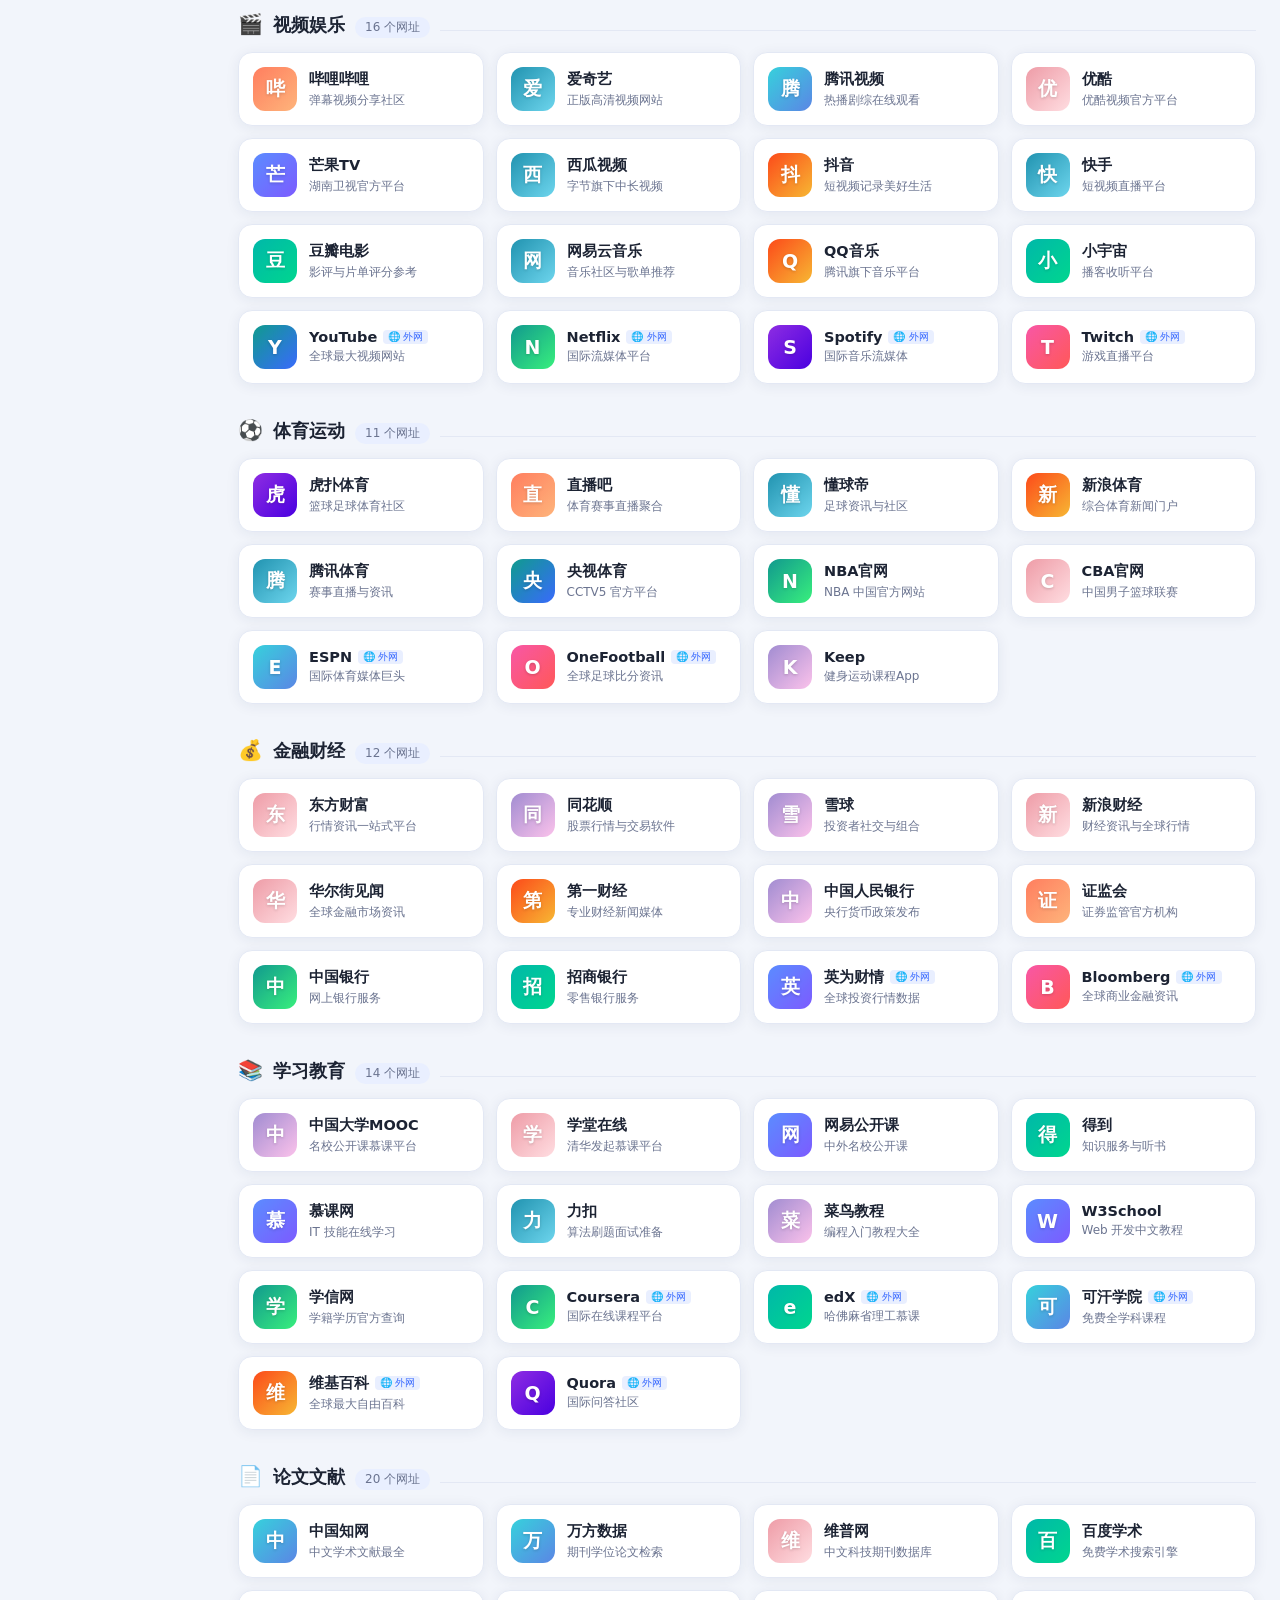
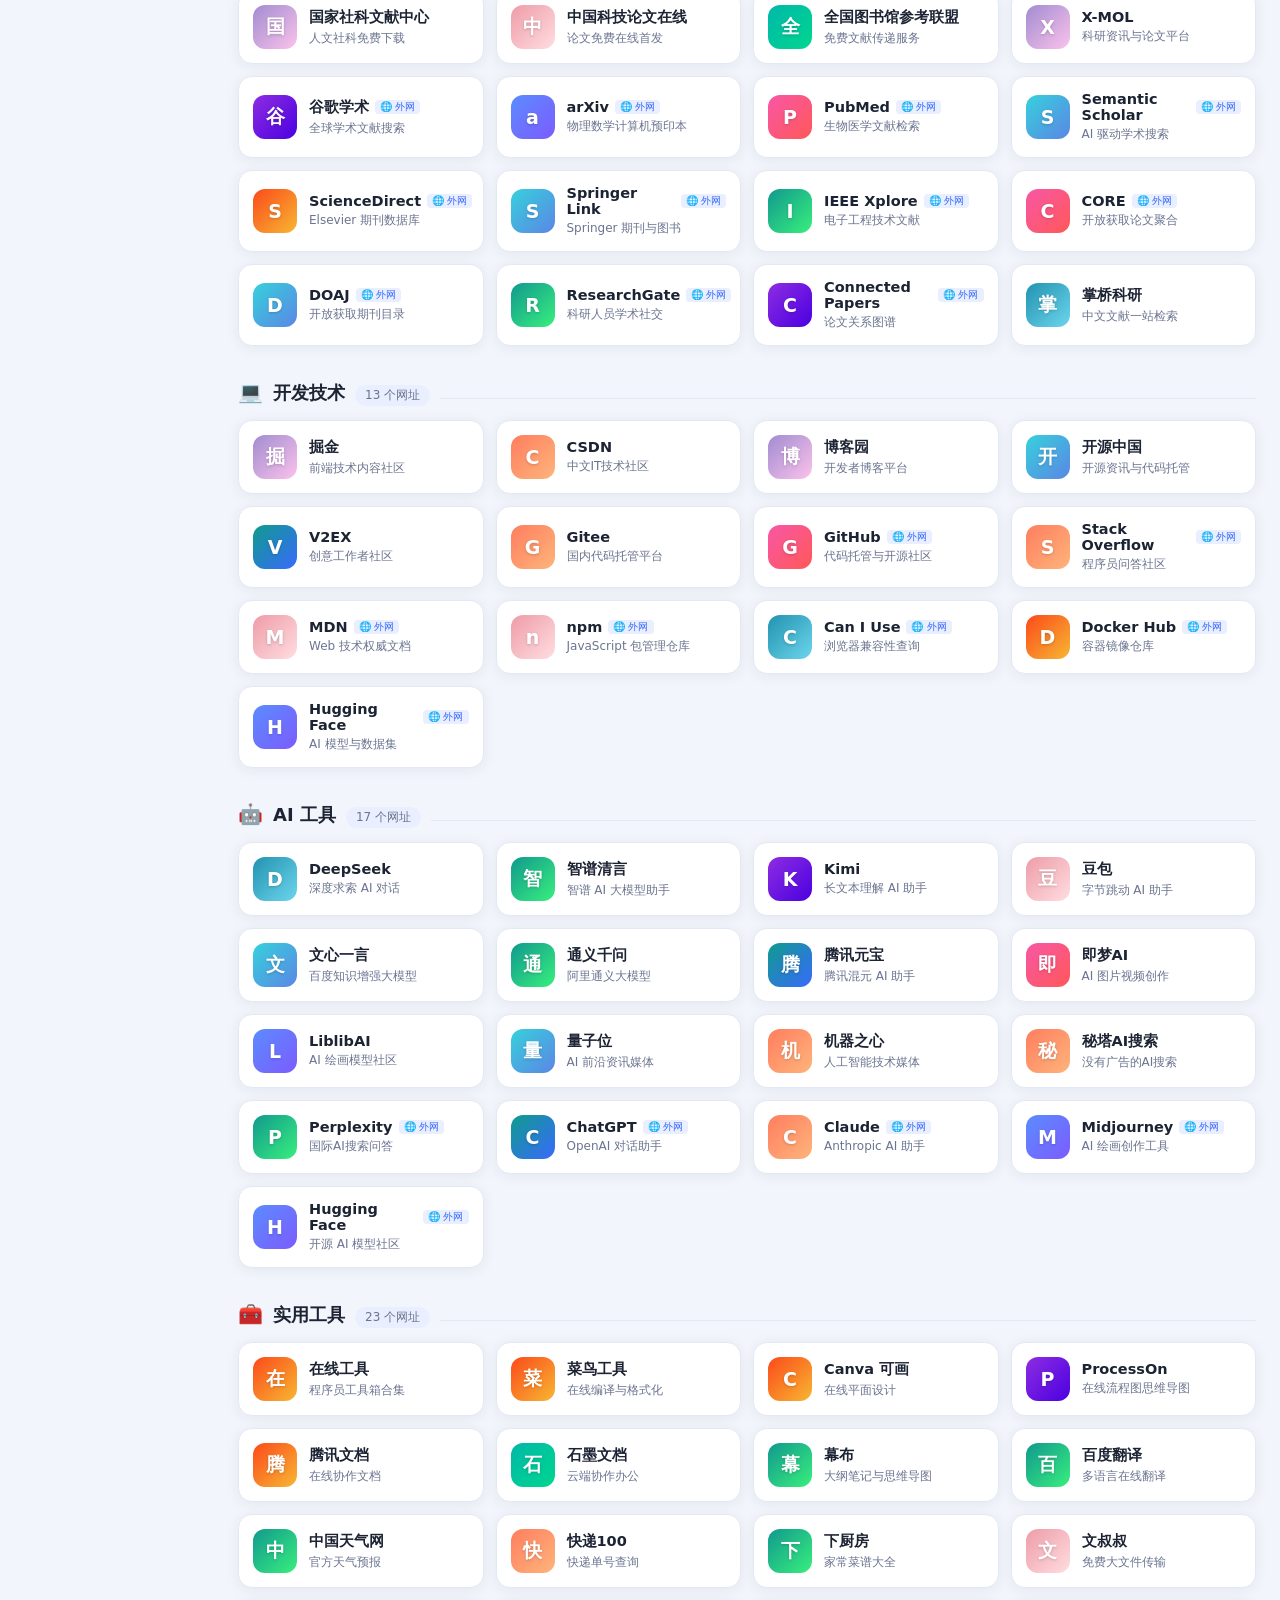
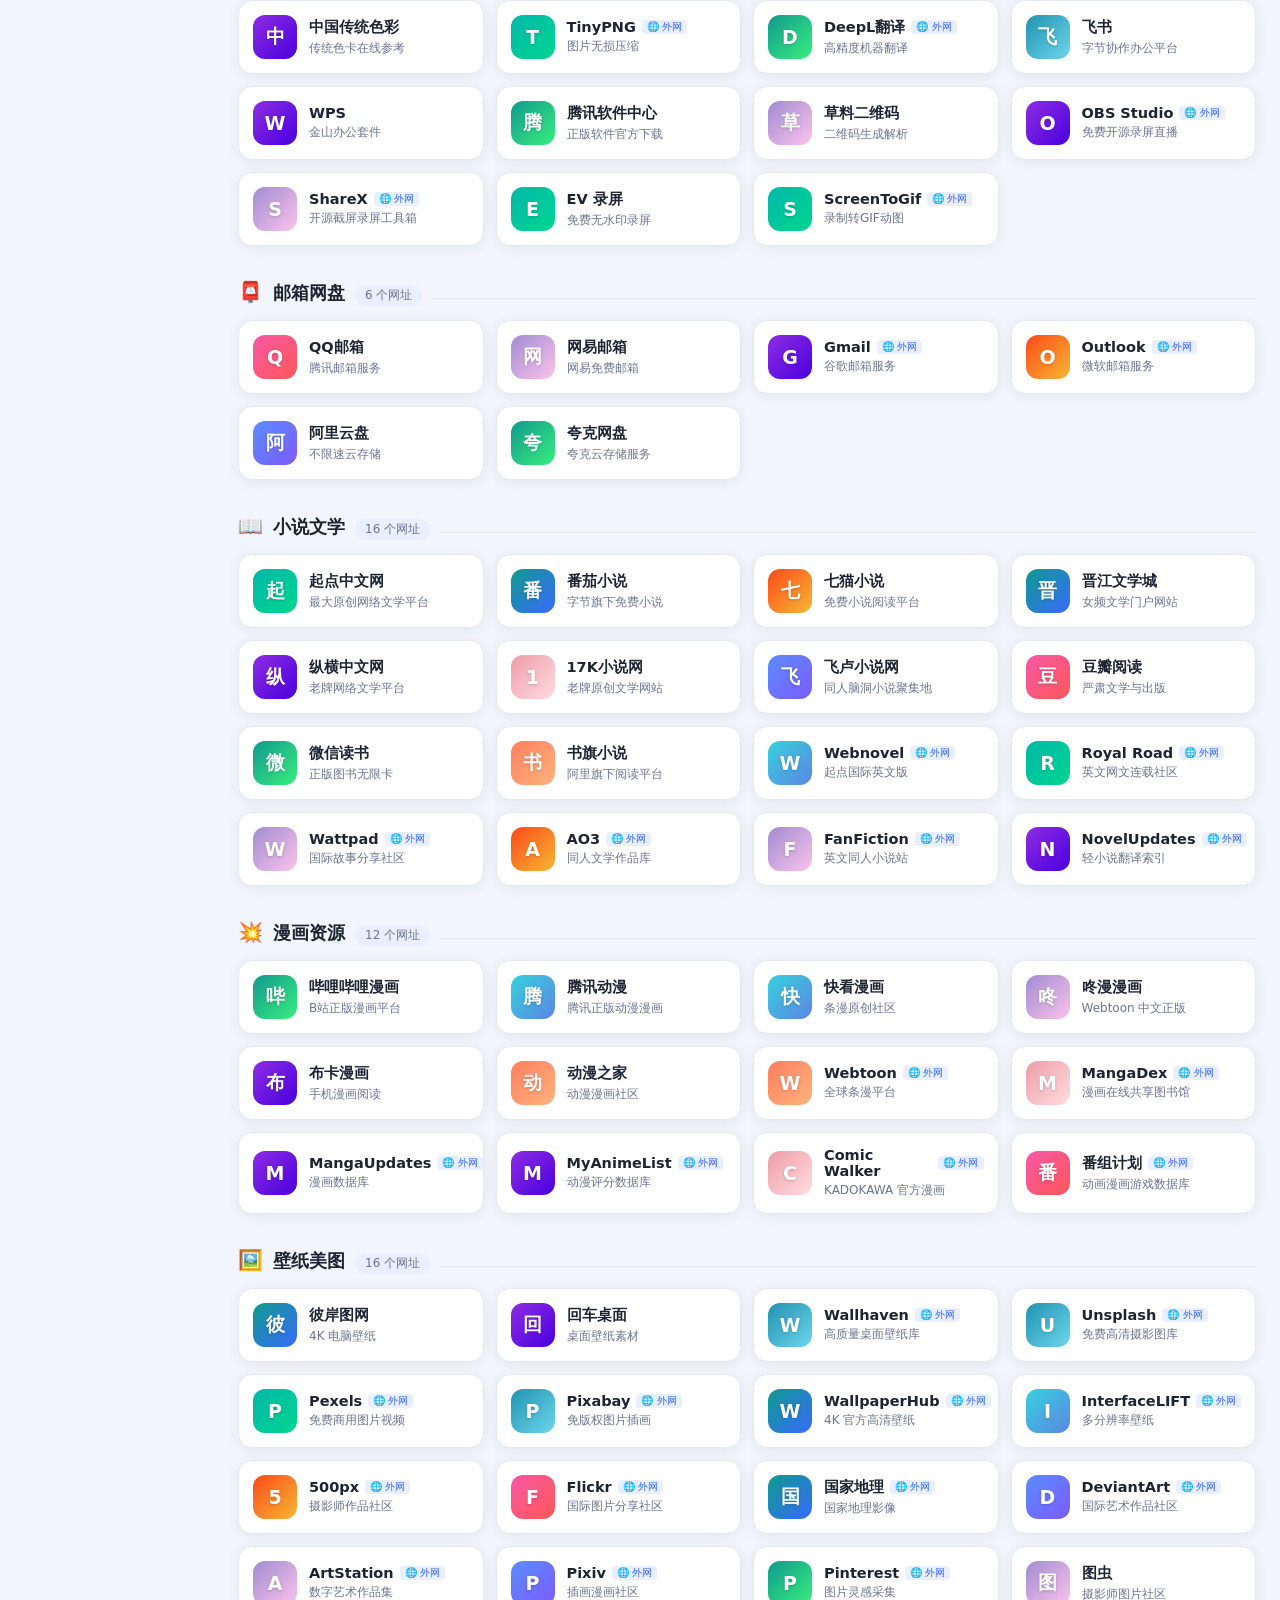
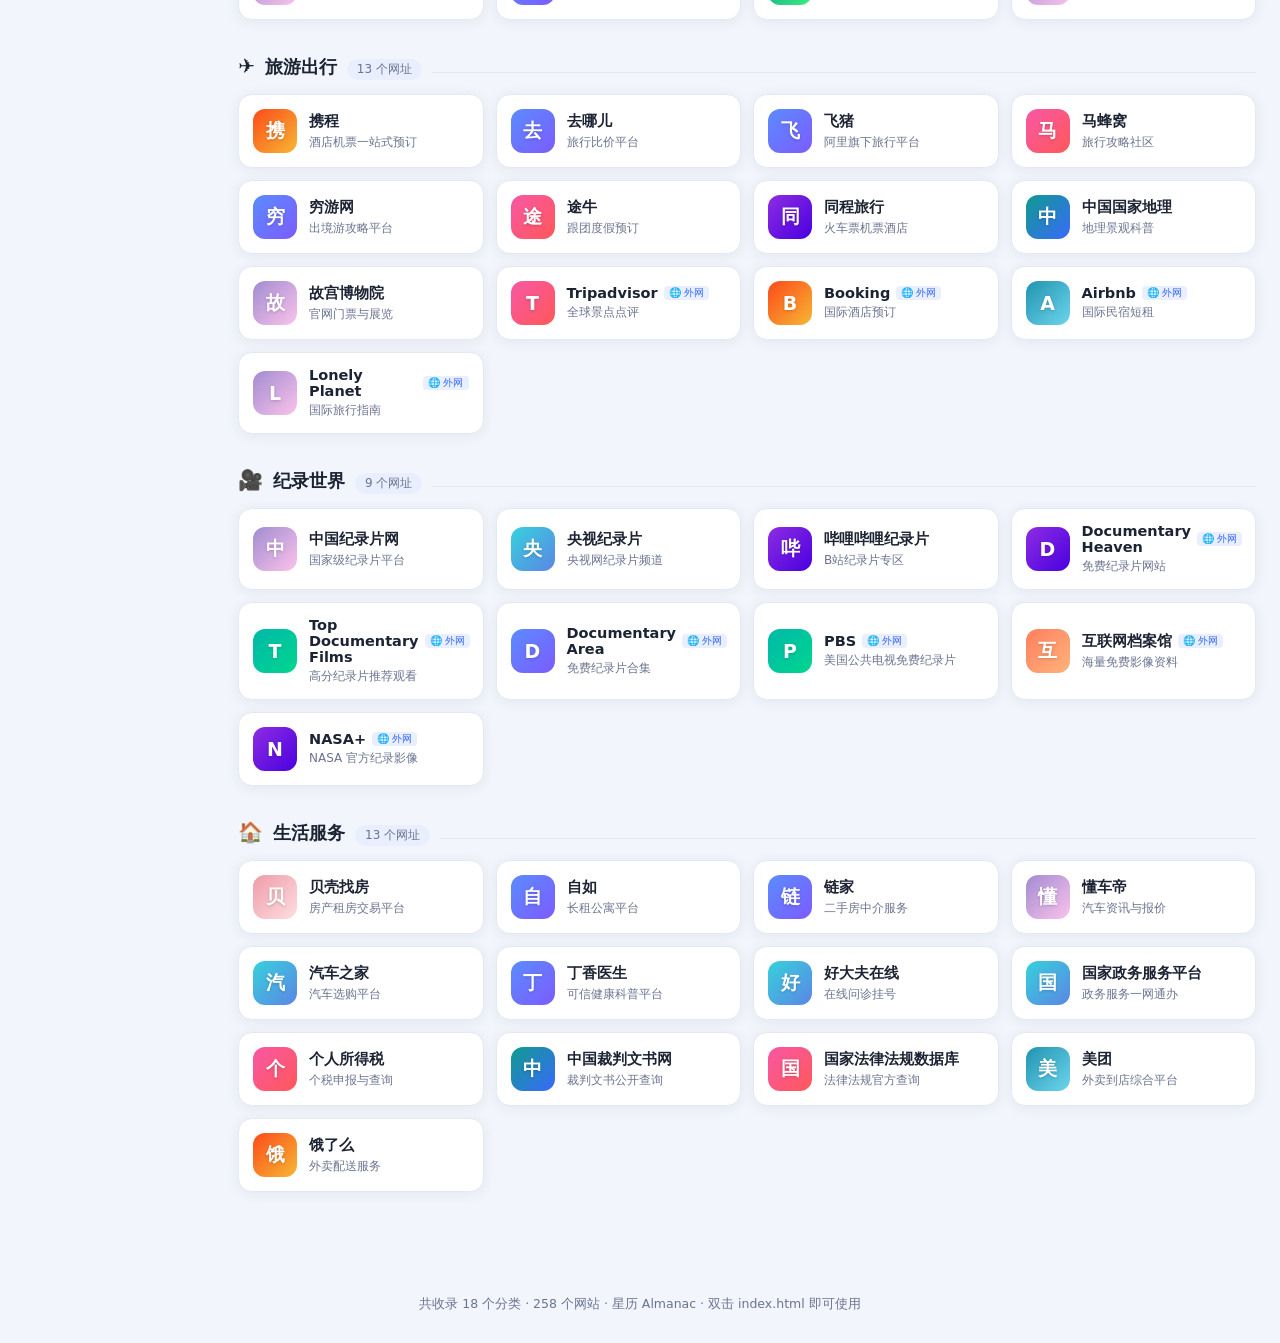
==== commit e29bd7bb: "新增网址小图标模式：「外网」右侧 🔲 一键切换方块网格（图标+名称，隐藏简介标签，状态记忆）；版本 1.2" ====
--- a/index.html
+++ b/index.html
@@ -6,9 +6,9 @@
   <meta name="description" content="星历 Almanac · 个人一站页：分类网址导航、万年历生日、纪念日正计时、番茄钟种树，新闻视频金融学习开发 AI 一站直达">
   <title>星历 · 我的一站</title>
   <script>/* 全站唯一版本号：发新版时改这里 + 全部 ?v= 参数 + version.json */
-  window.APP_VERSION = "1.1";</script>
+  window.APP_VERSION = "1.2";</script>
   <link rel="icon" href="data:image/svg+xml,%3Csvg xmlns='http://www.w3.org/2000/svg' viewBox='0 0 64 64'%3E%3Cdefs%3E%3ClinearGradient id='g' x1='0' y1='0' x2='1' y2='1'%3E%3Cstop offset='0' stop-color='%234f7cff'/%3E%3Cstop offset='1' stop-color='%2322c3ee'/%3E%3C/linearGradient%3E%3C/defs%3E%3Crect x='2' y='2' width='60' height='60' rx='15' fill='url(%23g)'/%3E%3Ccircle cx='32' cy='32' r='20' fill='rgba(255,255,255,0.12)'/%3E%3Ccircle cx='32' cy='32' r='20' fill='none' stroke='%23fff' stroke-opacity='0.55' stroke-width='2'/%3E%3Cpath d='M44,20L27.8,27.8L20,44Z' fill='%23ffd54d'/%3E%3Cpath d='M44,20L36.2,36.2L20,44Z' fill='%23fff'/%3E%3Ccircle cx='32' cy='32' r='3.4' fill='%23173060'/%3E%3C/svg%3E">
-  <link rel="stylesheet" href="css/style.css?v=1.1">
+  <link rel="stylesheet" href="css/style.css?v=1.2">
 </head>
 <body>
   <div id="wallpaperLayer" class="wallpaper-layer" aria-hidden="true"></div>
@@ -52,6 +52,7 @@
             <button data-r="all" class="active" type="button">全部</button>
             <button data-r="cn" type="button">大陆</button>
             <button data-r="global" type="button">🌐 外网</button>
+            <button id="iconModeBtn" class="mode" type="button" title="切换为小图标（方块）模式">🔲</button>
           </div>
         </div>
       </div>
@@ -344,19 +345,19 @@
     </div>
   </div>
 
-  <script src="js/account.js?v=1.1"></script>
-  <script src="js/data-sync.js?v=1.1"></script>
-  <script src="js/data.js?v=1.1"></script>
-  <script src="js/app.js?v=1.1"></script>
-  <script src="js/solarlunar.js?v=1.1"></script>
-  <script src="js/records.js?v=1.1"></script>
-  <script src="js/records-ui.js?v=1.1"></script>
-  <script src="js/timers.js?v=1.1"></script>
-  <script src="js/tomato.js?v=1.1"></script>
-  <script src="js/version-check.js?v=1.1"></script>
-  <script src="js/wallpaper.js?v=1.1"></script>
-  <script src="js/header-order.js?v=1.1"></script>
-  <script src="js/diary.js?v=1.1"></script>
-  <script src="js/calendar.js?v=1.1"></script>
+  <script src="js/account.js?v=1.2"></script>
+  <script src="js/data-sync.js?v=1.2"></script>
+  <script src="js/data.js?v=1.2"></script>
+  <script src="js/app.js?v=1.2"></script>
+  <script src="js/solarlunar.js?v=1.2"></script>
+  <script src="js/records.js?v=1.2"></script>
+  <script src="js/records-ui.js?v=1.2"></script>
+  <script src="js/timers.js?v=1.2"></script>
+  <script src="js/tomato.js?v=1.2"></script>
+  <script src="js/version-check.js?v=1.2"></script>
+  <script src="js/wallpaper.js?v=1.2"></script>
+  <script src="js/header-order.js?v=1.2"></script>
+  <script src="js/diary.js?v=1.2"></script>
+  <script src="js/calendar.js?v=1.2"></script>
 </body>
 </html>
--- a/css/style.css
+++ b/css/style.css
@@ -1056,3 +1056,23 @@
 }
 .pack-type:hover { border-color: var(--accent); }
 .pack-type input { accent-color: var(--accent); }
+
+/* ======== 网址小图标模式（方块网格）：外网右侧 🔲 按钮切换 ======== */
+/* 模式按钮与地区筛选同一排，图标款收窄内边距 */
+.region-filter button.mode { padding: 5px 11px; }
+/* 方块网格：图标居上、名称居下，隐藏简介与标签 */
+body.icon-mode .grid {
+  grid-template-columns: repeat(auto-fill, minmax(88px, 1fr));
+  gap: 10px;
+}
+body.icon-mode .card {
+  flex-direction: column; justify-content: center; gap: 8px;
+  padding: 14px 8px 11px; text-align: center;
+}
+body.icon-mode .card .info { width: 100%; }
+body.icon-mode .card .name {
+  display: block; font-size: 12.5px; line-height: 1.35;
+  overflow: hidden; text-overflow: ellipsis; white-space: nowrap;
+}
+body.icon-mode .card .name .tag { display: none; }
+body.icon-mode .card .desc { display: none; }
